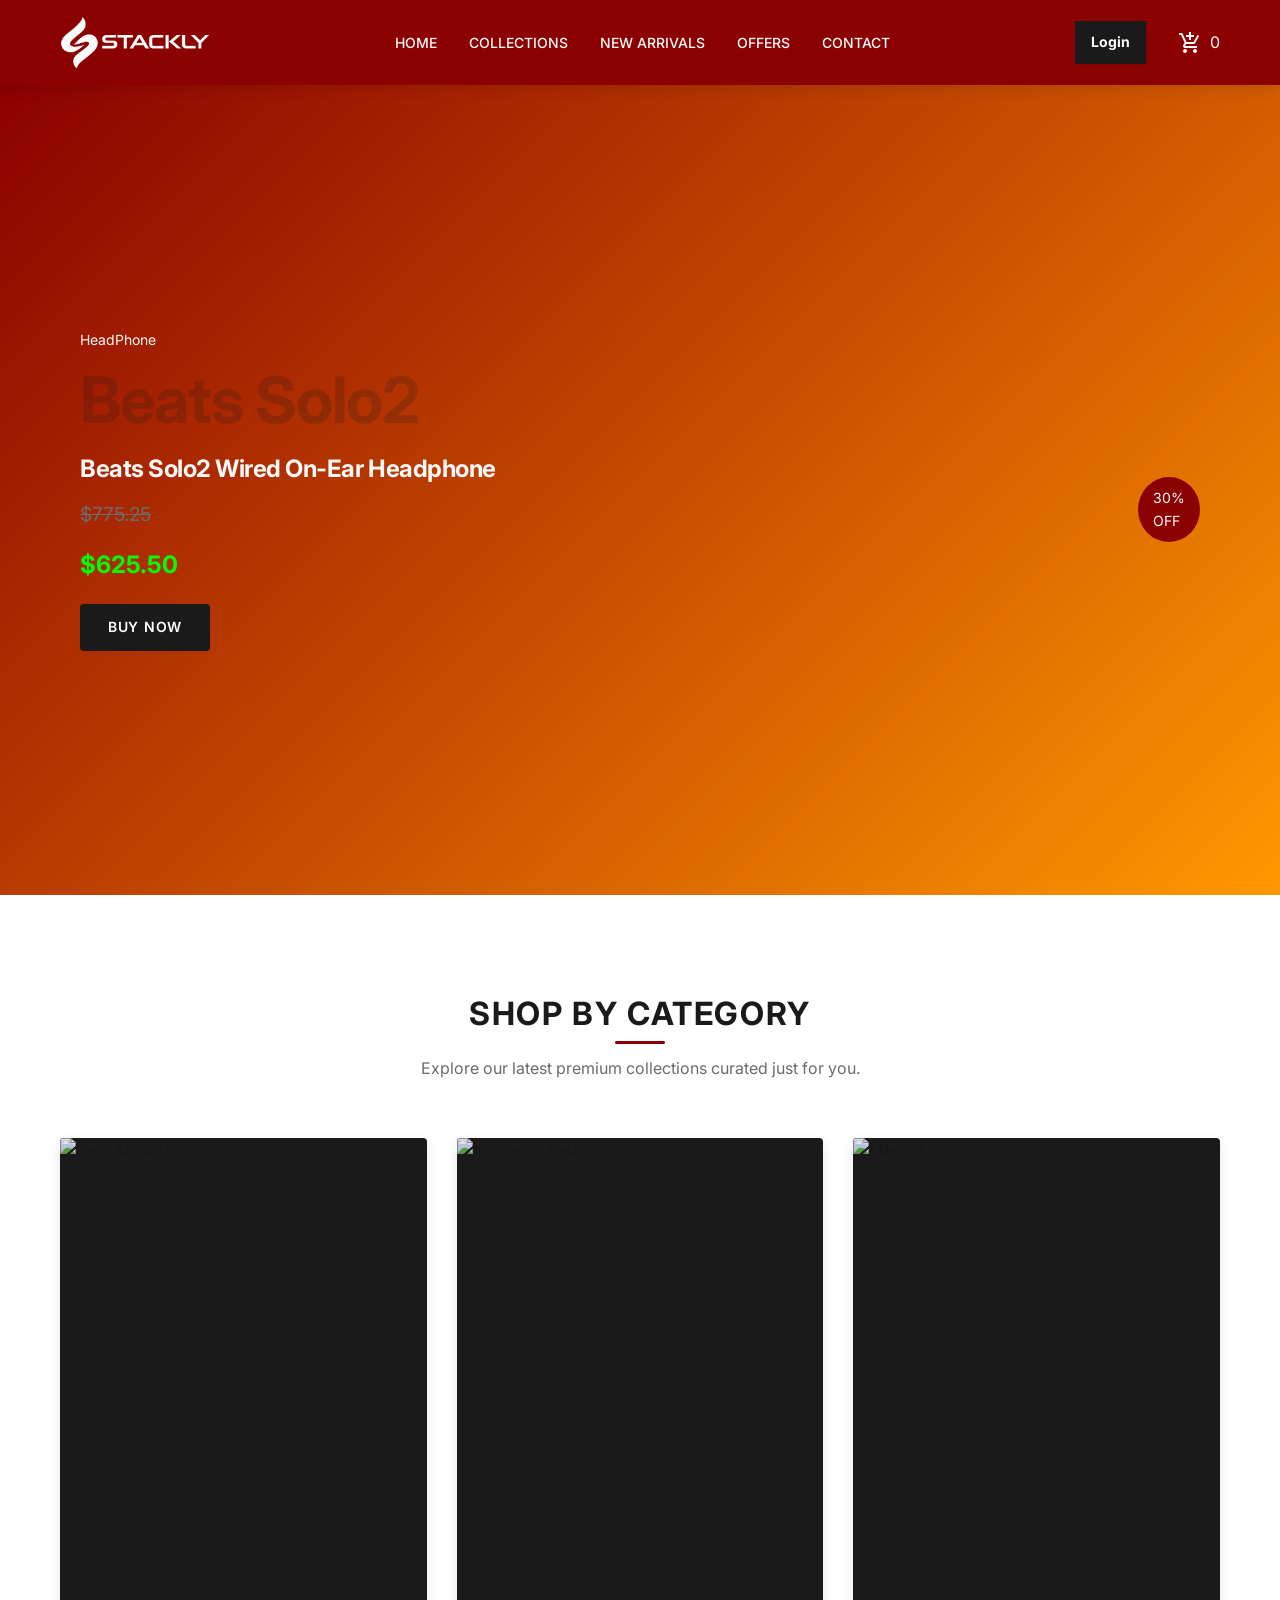
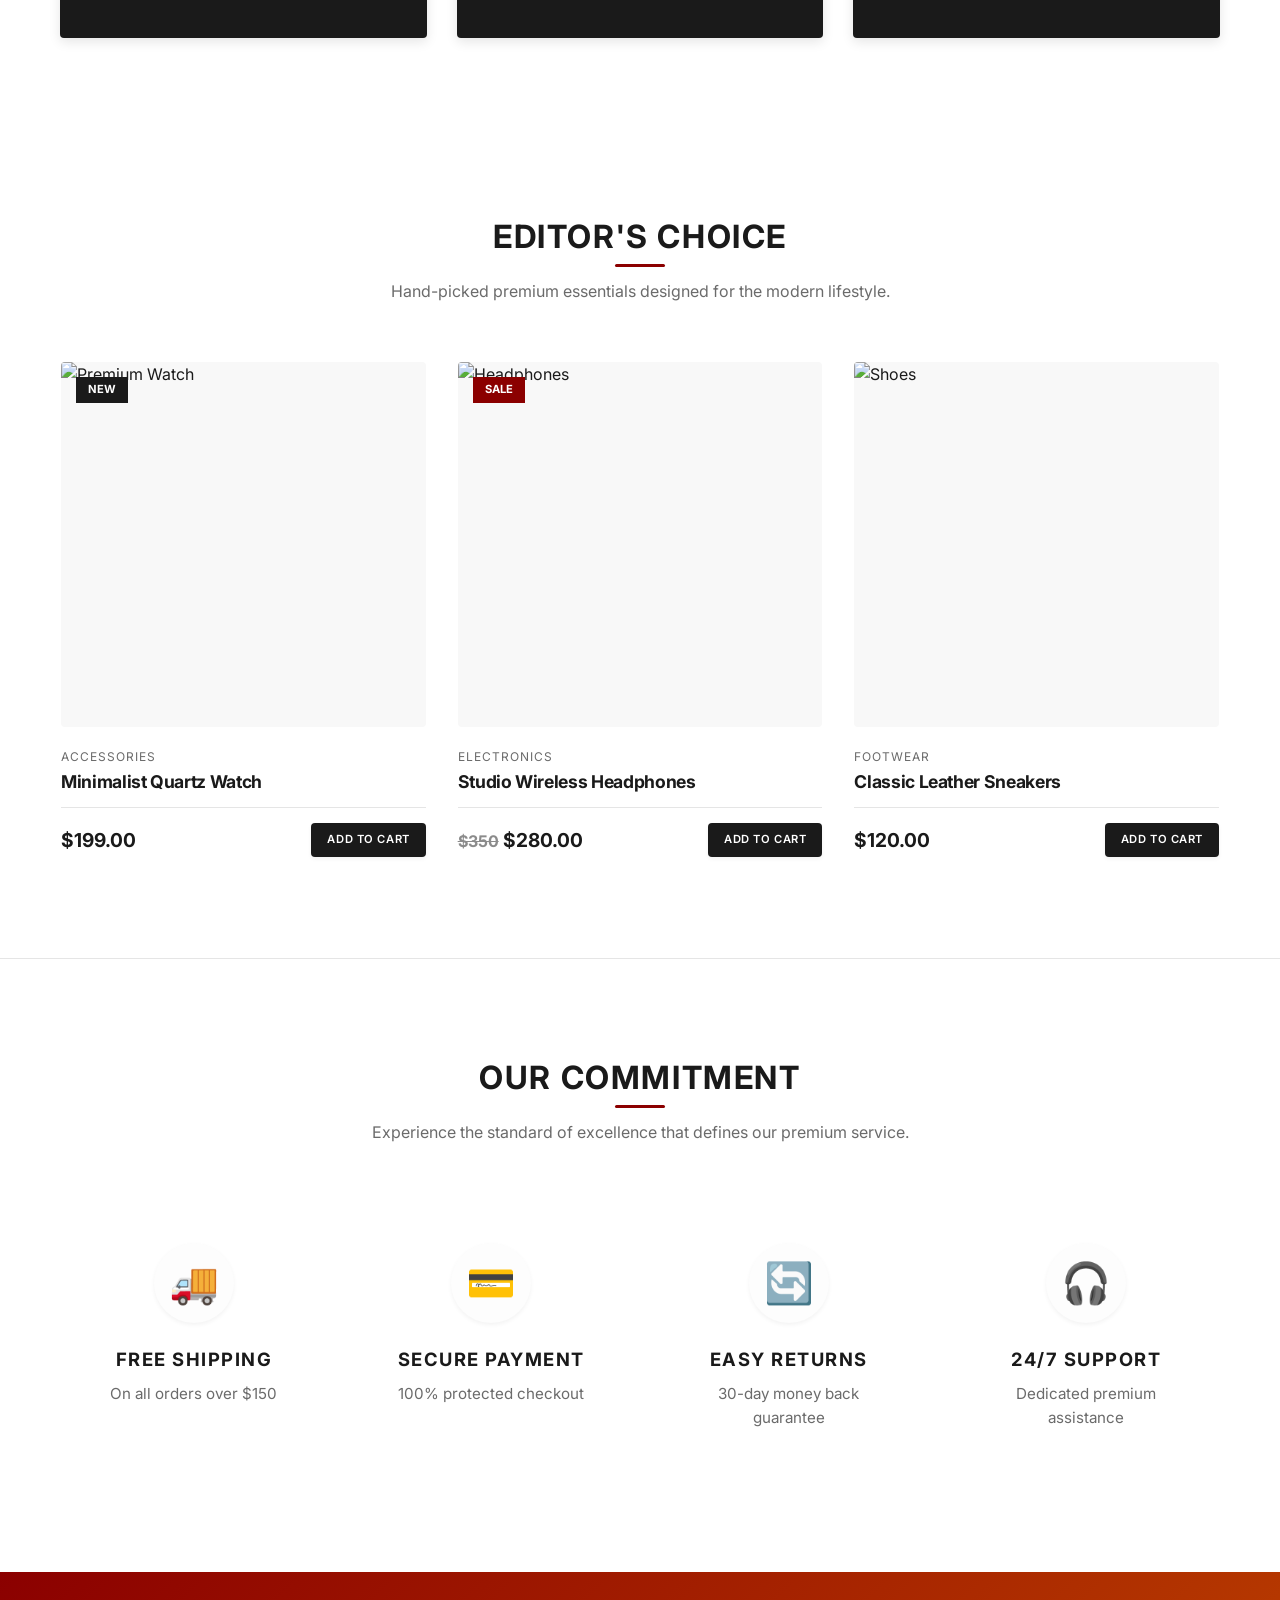
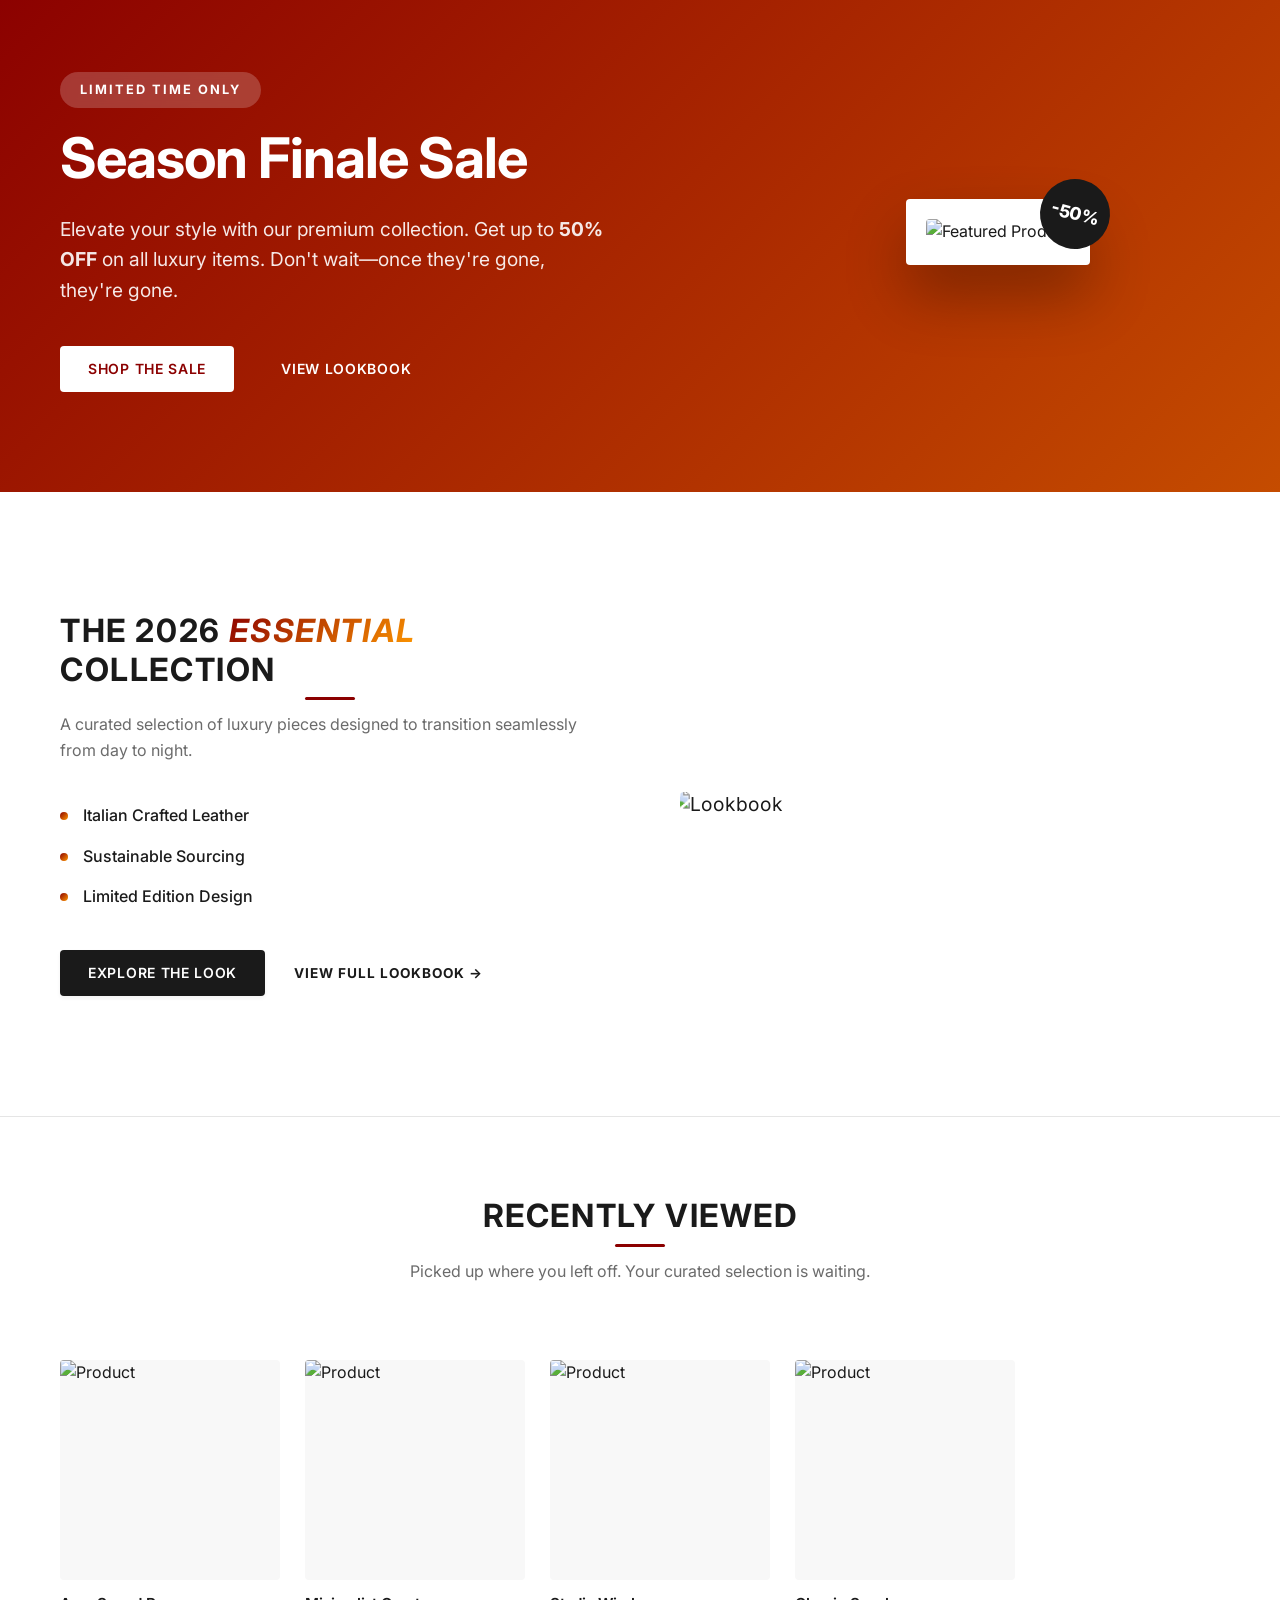
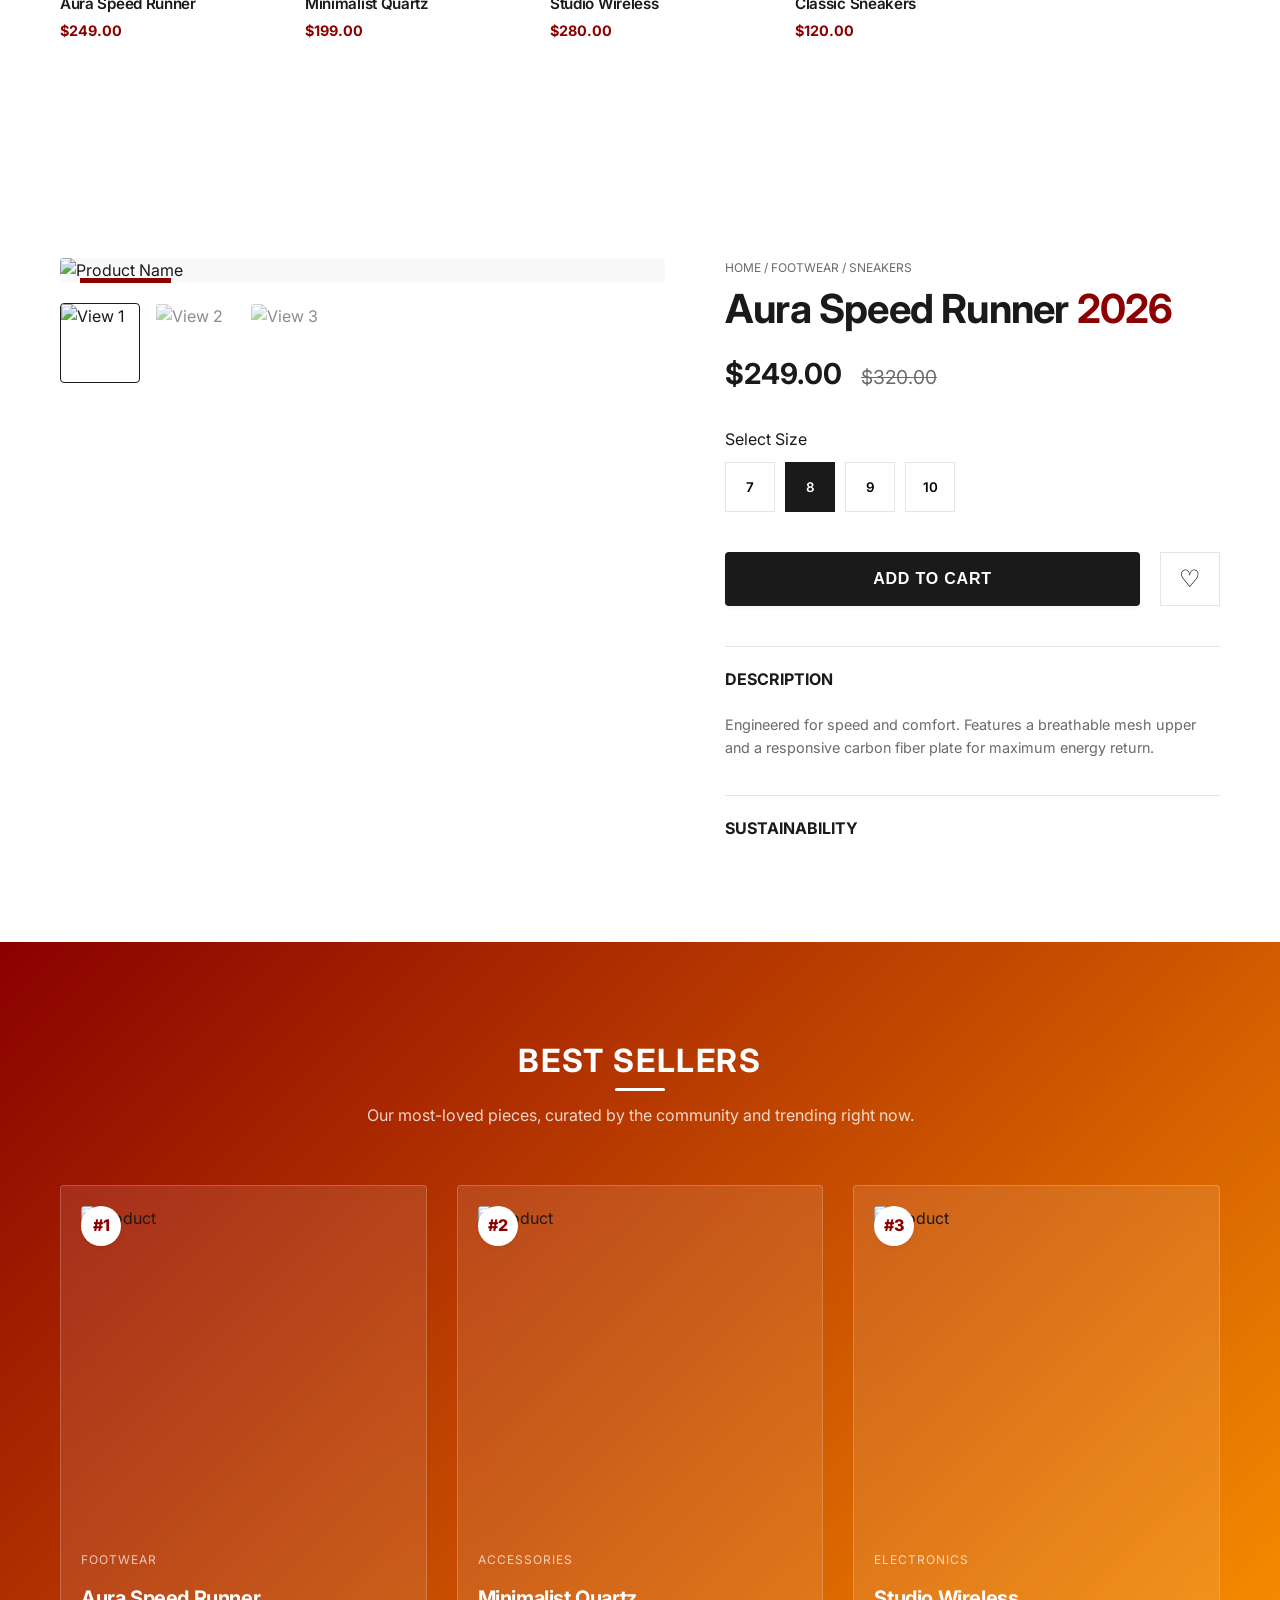
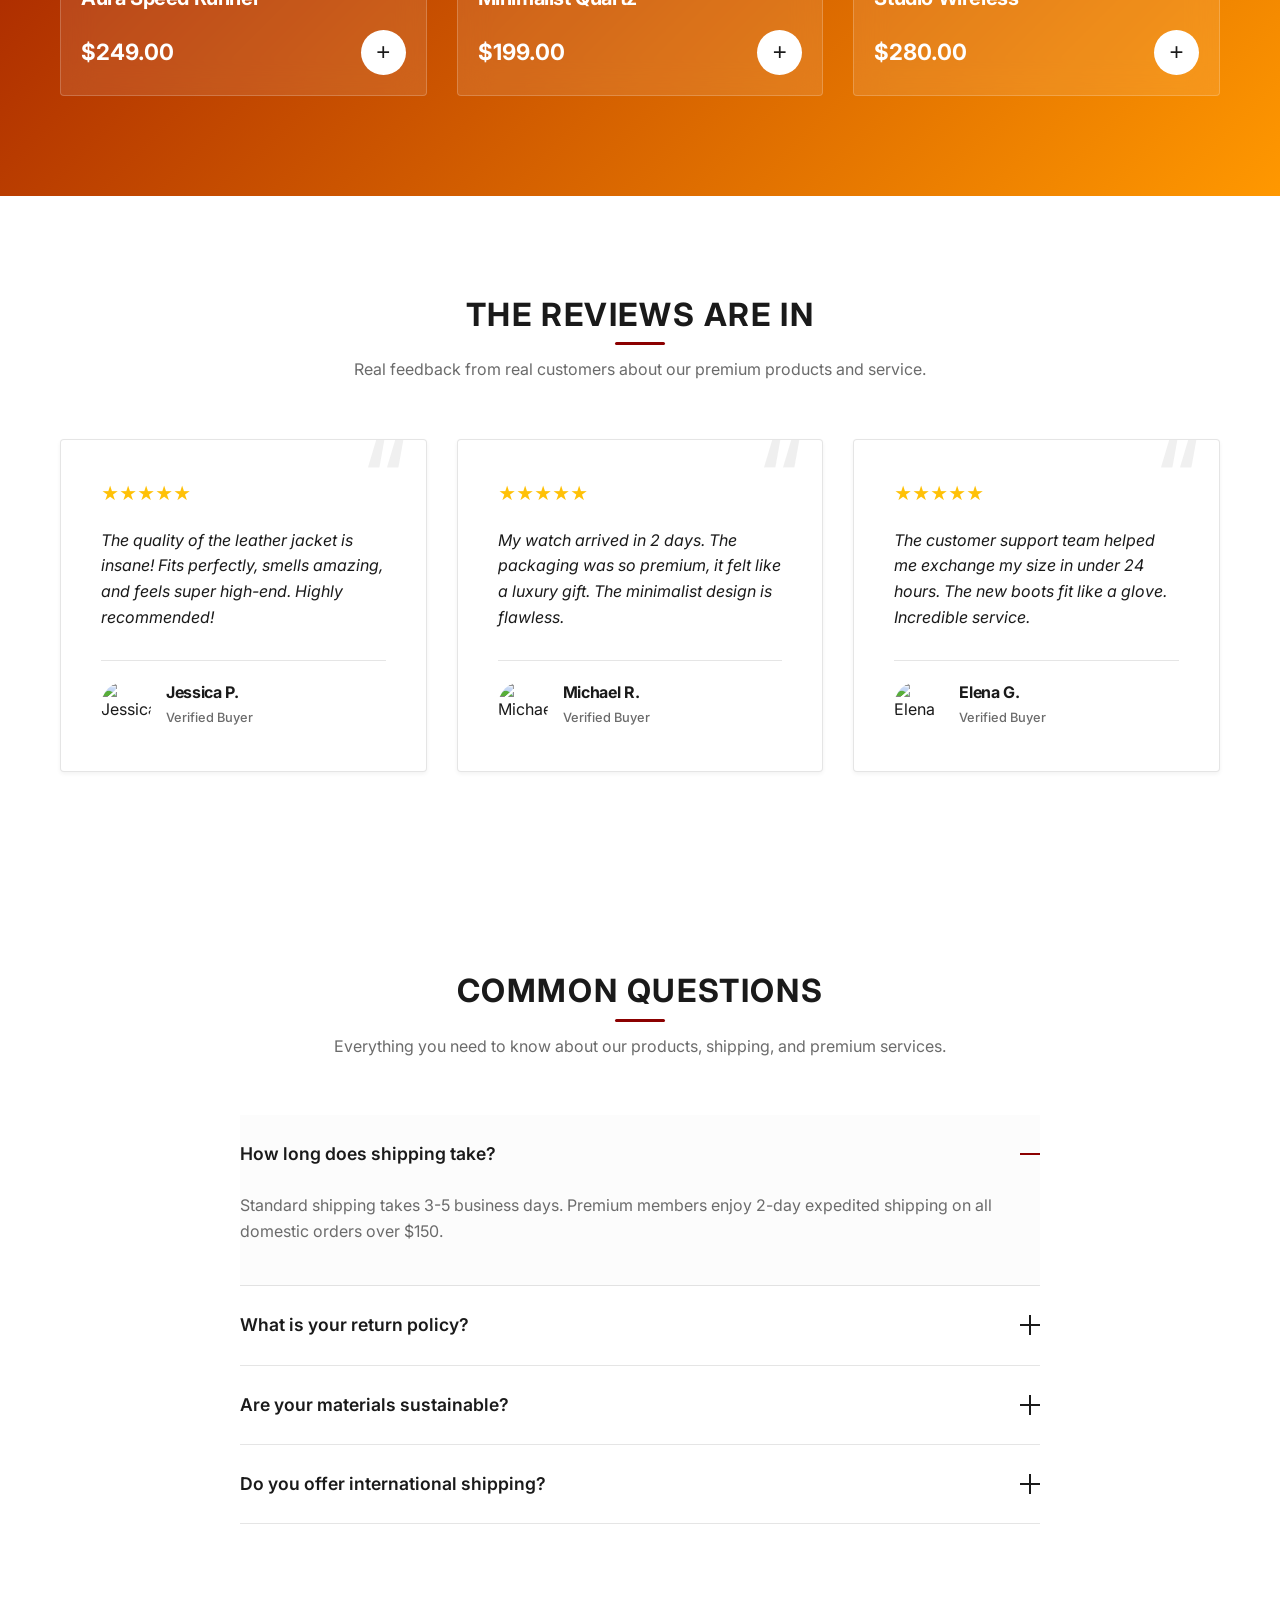
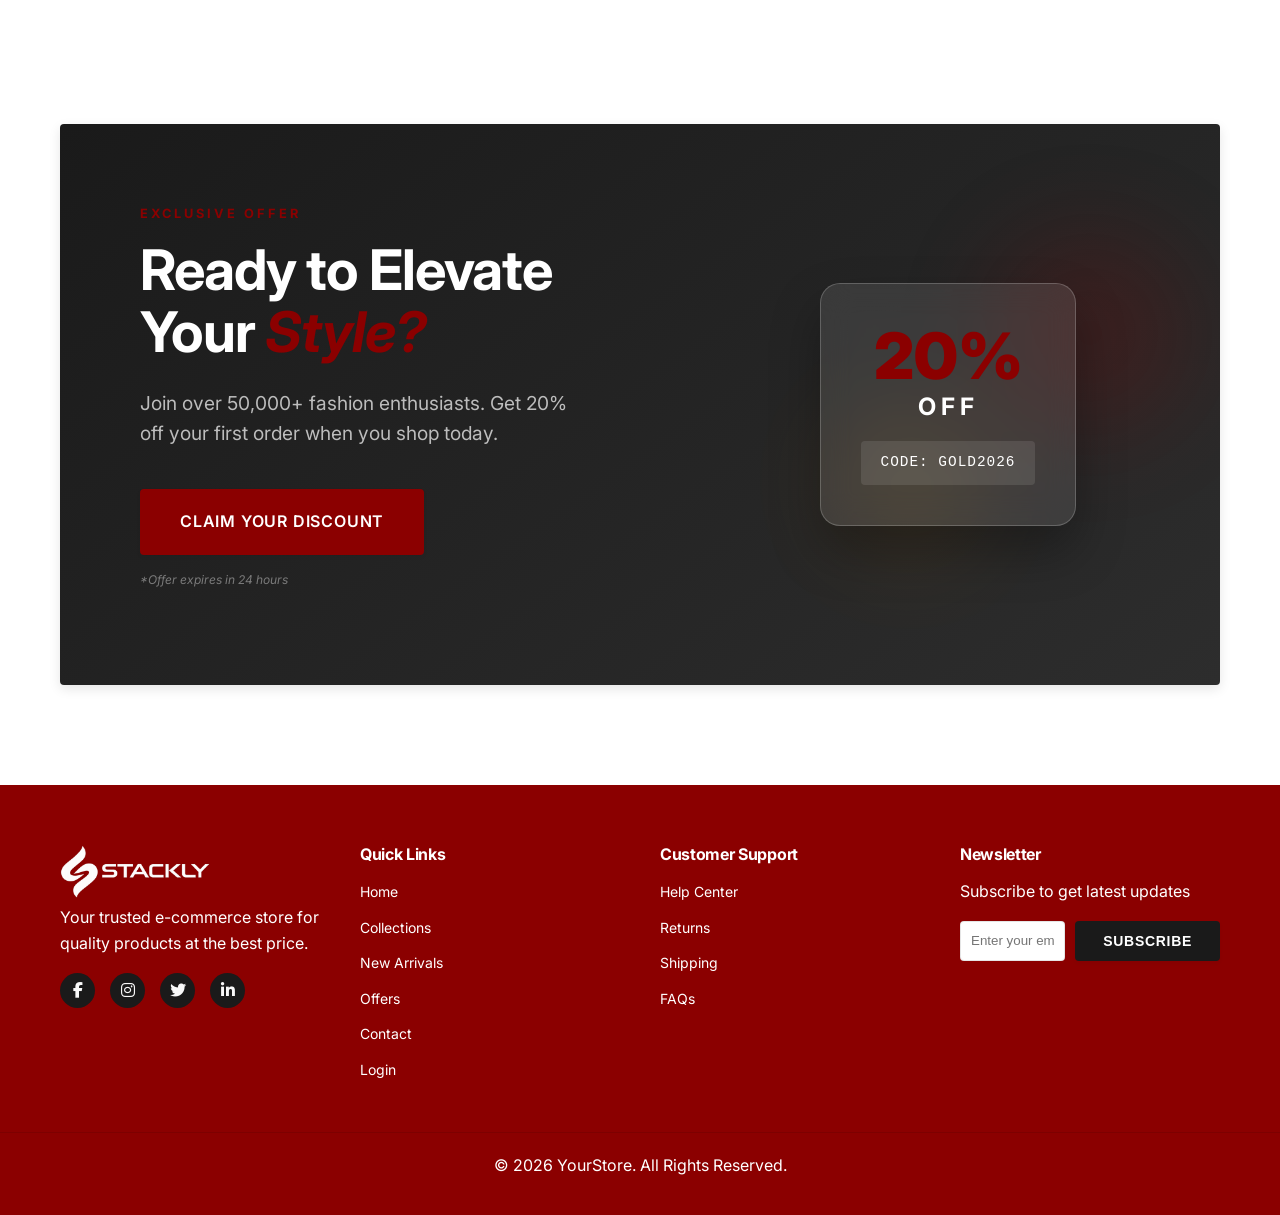
==== index.html @ 7a7b68a9 "Add files via upload" ====
<!DOCTYPE html>
<html lang="en">

<head>
    <meta charset="UTF-8">
    <meta name="viewport" content="width=device-width, initial-scale=1.0">
    <title>E Commerce</title>
    <link rel="icon" href="./assets/bg remove.webp">

    <link rel="stylesheet" href="style.css">
    <link rel="stylesheet" href="./root.css">

    <link href="https://fonts.googleapis.com/icon?family=Material+Icons" rel="stylesheet">
    <link rel="stylesheet" href="https://cdnjs.cloudflare.com/ajax/libs/font-awesome/6.5.1/css/all.min.css">

    <link href="https://unpkg.com/aos@2.3.4/dist/aos.css" rel="stylesheet">
</head>

<body>


    <header class="main-header">
        <div class="container header-container">
            <a href="index.html" class="logo">
                <img src="./assets/white.webp" alt="logo" width="150px">
            </a>

            <input type="checkbox" id="menu-toggle" class="menu-toggle">
            <label for="menu-toggle" class="hamburger">
                <span></span>
                <span></span>
                <span></span>
            </label>

            <nav class="nav-menu">
                <ul>
                    <li><a href="index.html">Home</a></li>
                    <li><a href="collection.html">Collections</a></li>
                    <li><a href="arrival.html">New Arrivals</a></li>
                    <li><a href="offer.html">Offers</a></li>
                    <li><a href="contact.html">Contact</a></li>
                </ul>
            </nav>

            <div class="header-actions">
                <a href="sign.html" class="btn-primary small-btn">Login</a>
                <a href="./404.html" class="cart-icon"><span class="material-icons">add_shopping_cart</span> <span
                        class="cart-count">0</span></a>
            </div>
        </div>
    </header>


    <main>

        <section class="hero">

            <div class="hero-slider">

                <!-- Slide 1 -->
                <div class="hero-slide active">
                    <div class="hero-content">
                        <p class="hero-tag">HeadPhone</p>
                        <h1 class="hero-title">Beats Solo2</h1>
                        <h3>Beats Solo2 Wired On-Ear Headphone</h3>
                        <p class="old-price">$775.25</p>
                        <p class="new-price">$625.50</p>
                        <a href="#" class="btn btn-primary">BUY NOW</a>
                    </div>
                    <div class="hero-image">
                        <img src="images/headphone.png" alt="">
                        <span class="badge">30% OFF</span>
                    </div>
                </div>

                <!-- Slide 2 -->
                <div class="hero-slide">
                    <div class="hero-content">
                        <p class="hero-tag">Smart Watch</p>
                        <h1 class="hero-title">Apple Watch</h1>
                        <h3>Series 9 Smart Watch</h3>
                        <p class="old-price">$599.00</p>
                        <p class="new-price">$499.00</p>
                        <a href="#" class="btn btn-primary">BUY NOW</a>
                    </div>
                    <div class="hero-image">
                        <img src="images/watch.png" alt="">
                        <span class="badge">20% OFF</span>
                    </div>
                </div>

                <!-- Slide 3 -->
                <div class="hero-slide">
                    <div class="hero-content">
                        <p class="hero-tag">Laptop</p>
                        <h1 class="hero-title">MacBook</h1>
                        <h3>MacBook Air M2</h3>
                        <p class="old-price">$1299</p>
                        <p class="new-price">$1099</p>
                        <a href="#" class="btn btn-primary">BUY NOW</a>
                    </div>
                    <div class="hero-image">
                        <img src="images/laptop.png" alt="">
                        <span class="badge">15% OFF</span>
                    </div>
                </div>

                <!-- Slide 4 -->
                <div class="hero-slide">
                    <div class="hero-content">
                        <p class="hero-tag">Shoes</p>
                        <h1 class="hero-title">Nike Air</h1>
                        <h3>Running Shoes</h3>
                        <p class="old-price">$199</p>
                        <p class="new-price">$149</p>
                        <a href="#" class="btn btn-primary">BUY NOW</a>
                    </div>
                    <div class="hero-image">
                        <img src="images/shoes.png" alt="">
                        <span class="badge">25% OFF</span>
                    </div>
                </div>

            </div>

        </section>







        <section class="categories-section">
            <div class="container">
                <div class="section-header">
                    <h2 class="section-title">Shop by Category</h2>
                    <p class="section-subtitle">Explore our latest premium collections curated just for you.</p>
                </div>

                <div class="category-grid">
                    <div class="category-card">
                        <div class="category-image">
                            <img src="https://images.unsplash.com/photo-1490481651871-ab68de25d43d?q=80&w=500"
                                alt="New Arrivals">
                            <div class="category-overlay">
                                <h3>New Arrivals</h3>
                                <a href="#" class="btn btn-secondary small-btn">Explore</a>
                            </div>
                        </div>
                    </div>

                    <div class="category-card">
                        <div class="category-image">
                            <img src="https://images.unsplash.com/photo-1483985988355-763728e1935b?q=80&w=500"
                                alt="Women's Fashion">
                            <div class="category-overlay">
                                <h3>Women's Collection</h3>
                                <a href="#" class="btn btn-secondary small-btn">Shop Now</a>
                            </div>
                        </div>
                    </div>

                    <div class="category-card">
                        <div class="category-image">
                            <img src="https://images.unsplash.com/photo-1492562080023-ab3db95bfbce?q=80&w=500"
                                alt="Men's Fashion">
                            <div class="category-overlay">
                                <h3>Men's Essentials</h3>
                                <a href="#" class="btn btn-secondary small-btn">View All</a>
                            </div>
                        </div>
                    </div>
                </div>
            </div>
        </section>





        <section class="product-showcase">
            <div class="container">
                <div class="section-header">
                    <h2 class="section-title">Editor's Choice</h2>
                    <p class="section-subtitle">Hand-picked premium essentials designed for the modern lifestyle.</p>
                </div>

                <div class="product-grid">
                    <div class="product-card">
                        <div class="product-badge">New</div>
                        <div class="product-image-wrapper">
                            <img src="https://images.unsplash.com/photo-1523275335684-37898b6baf30?q=80&w=500"
                                alt="Premium Watch" class="main-img">
                            <div class="product-actions">
                                <button class="action-btn">Quick View</button>
                                <button class="action-btn">Add to Wishlist</button>
                            </div>
                        </div>
                        <div class="product-info">
                            <p class="product-cat">Accessories</p>
                            <h3 class="product-name">Minimalist Quartz Watch</h3>
                            <div class="product-footer">
                                <span class="product-price">$199.00</span>
                                <a href="#" class="btn btn-primary cart-btn">Add to Cart</a>
                            </div>
                        </div>
                    </div>

                    <div class="product-card">
                        <div class="product-badge sale-badge">Sale</div>
                        <div class="product-image-wrapper">
                            <img src="https://images.unsplash.com/photo-1505740420928-5e560c06d30e?q=80&w=500"
                                alt="Headphones" class="main-img">
                            <div class="product-actions">
                                <button class="action-btn">Quick View</button>
                                <button class="action-btn">Add to Wishlist</button>
                            </div>
                        </div>
                        <div class="product-info">
                            <p class="product-cat">Electronics</p>
                            <h3 class="product-name">Studio Wireless Headphones</h3>
                            <div class="product-footer">
                                <span class="product-price"><small
                                        style="text-decoration: line-through; opacity: 0.5;">$350</small> $280.00</span>
                                <a href="#" class="btn btn-primary cart-btn">Add to Cart</a>
                            </div>
                        </div>
                    </div>

                    <div class="product-card">
                        <div class="product-image-wrapper">
                            <img src="https://images.unsplash.com/photo-1525966222134-fcfa99b8ae77?q=80&w=500"
                                alt="Shoes" class="main-img">
                            <div class="product-actions">
                                <button class="action-btn">Quick View</button>
                                <button class="action-btn">Add to Wishlist</button>
                            </div>
                        </div>
                        <div class="product-info">
                            <p class="product-cat">Footwear</p>
                            <h3 class="product-name">Classic Leather Sneakers</h3>
                            <div class="product-footer">
                                <span class="product-price">$120.00</span>
                                <a href="#" class="btn btn-primary cart-btn">Add to Cart</a>
                            </div>
                        </div>
                    </div>
                </div>
            </div>
        </section>






        <section class="features-section">
            <div class="container">
                <div class="section-header">
                    <h2 class="section-title">Our Commitment</h2>
                    <p class="section-subtitle">Experience the standard of excellence that defines our premium service.
                    </p>
                </div>

                <div class="feature-grid">
                    <div class="feature-item">
                        <div class="icon">🚚</div>
                        <h3>Free Shipping</h3>
                        <p>On all orders over $150</p>
                    </div>

                    <div class="feature-item">
                        <div class="icon">💳</div>
                        <h3>Secure Payment</h3>
                        <p>100% protected checkout</p>
                    </div>

                    <div class="feature-item">
                        <div class="icon">🔄</div>
                        <h3>Easy Returns</h3>
                        <p>30-day money back guarantee</p>
                    </div>

                    <div class="feature-item">
                        <div class="icon">🎧</div>
                        <h3>24/7 Support</h3>
                        <p>Dedicated premium assistance</p>
                    </div>
                </div>
            </div>
        </section>






        <section class="promo-banner">
            <div class="container promo-container">
                <div class="promo-content">
                    <span class="promo-badge">Limited Time Only</span>
                    <h2 class="promo-title">Season Finale Sale</h2>
                    <p class="promo-description">
                        Elevate your style with our premium collection. Get up to <strong>50% OFF</strong> on all luxury
                        items.
                        Don't wait—once they're gone, they're gone.
                    </p>

                    <div class="promo-actions">
                        <a href="#" class="btn btn-white">Shop The Sale</a>
                        <a href="#" class="btn btn-outline-white">View Lookbook</a>
                    </div>
                </div>

                <div class="promo-visual">
                    <div class="floating-card">
                        <span class="discount-tag">-50%</span>
                        <img src="https://images.unsplash.com/photo-1542291026-7eec264c27ff?q=80&w=500"
                            alt="Featured Product">
                    </div>
                </div>
            </div>
        </section>








        <section class="lookbook-section">
            <div class="container lookbook-grid">
                <div class="lookbook-content">
                    <h2 class="section-title">The 2026 <span>Essential</span> Collection</h2>
                    <p class="section-subtitle">A curated selection of luxury pieces designed to transition seamlessly
                        from day to night.</p>

                    <ul class="lookbook-features">
                        <li><span class="dot"></span> Italian Crafted Leather</li>
                        <li><span class="dot"></span> Sustainable Sourcing</li>
                        <li><span class="dot"></span> Limited Edition Design</li>
                    </ul>

                    <div class="lookbook-actions">
                        <a href="#" class="btn btn-primary">Explore The Look</a>
                        <a href="#" class="btn-text">View Full Lookbook →</a>
                    </div>
                </div>

                <div class="lookbook-visual">
                    <div class="image-reveal-container">
                        <img src="https://images.unsplash.com/photo-1490481651871-ab68de25d43d?q=80&w=800"
                            alt="Lookbook" class="reveal-img">
                        <div class="info-point" style="top: 30%; left: 40%;">
                            <div class="pulse"></div>
                            <div class="tooltip">Premium Blazer - $450</div>
                        </div>
                    </div>
                </div>
            </div>
        </section>








        <section class="recent-view-section">
            <div class="container">
                <div class="section-header">
                    <h2 class="section-title">Recently Viewed</h2>
                    <p class="section-subtitle">Picked up where you left off. Your curated selection is waiting.</p>
                </div>

                <div class="recent-grid-wrapper">
                    <div class="recent-grid">
                        <div class="recent-card">
                            <div class="recent-img-box">
                                <img src="https://images.unsplash.com/photo-1542291026-7eec264c27ff?q=80&w=300"
                                    alt="Product">
                                <button class="quick-add">+</button>
                            </div>
                            <div class="recent-info">
                                <h4>Aura Speed Runner</h4>
                                <p class="recent-price">$249.00</p>
                            </div>
                        </div>

                        <div class="recent-card">
                            <div class="recent-img-box">
                                <img src="https://images.unsplash.com/photo-1523275335684-37898b6baf30?q=80&w=300"
                                    alt="Product">
                                <button class="quick-add">+</button>
                            </div>
                            <div class="recent-info">
                                <h4>Minimalist Quartz</h4>
                                <p class="recent-price">$199.00</p>
                            </div>
                        </div>

                        <div class="recent-card">
                            <div class="recent-img-box">
                                <img src="https://images.unsplash.com/photo-1505740420928-5e560c06d30e?q=80&w=300"
                                    alt="Product">
                                <button class="quick-add">+</button>
                            </div>
                            <div class="recent-info">
                                <h4>Studio Wireless</h4>
                                <p class="recent-price">$280.00</p>
                            </div>
                        </div>

                        <div class="recent-card">
                            <div class="recent-img-box">
                                <img src="https://images.unsplash.com/photo-1525966222134-fcfa99b8ae77?q=80&w=300"
                                    alt="Product">
                                <button class="quick-add">+</button>
                            </div>
                            <div class="recent-info">
                                <h4>Classic Sneakers</h4>
                                <p class="recent-price">$120.00</p>
                            </div>
                        </div>
                    </div>
                </div>
            </div>
        </section>








        <section class="product-details">
            <div class="container product-container">
                <div class="product-gallery">
                    <div class="main-stage">
                        <span class="badge-tag">Exclusive</span>
                        <img src="https://images.unsplash.com/photo-1542291026-7eec264c27ff?q=80&w=800"
                            alt="Product Name" id="current-view">
                    </div>
                    <div class="thumb-strip">
                        <img src="https://images.unsplash.com/photo-1542291026-7eec264c27ff?q=80&w=150"
                            class="thumb active" alt="View 1">
                        <img src="https://images.unsplash.com/photo-1606107557195-0e29a4b5b4aa?q=80&w=150" class="thumb"
                            alt="View 2">
                        <img src="https://images.unsplash.com/photo-1549298916-b41d501d3772?q=80&w=150" class="thumb"
                            alt="View 3">
                    </div>
                </div>

                <div class="product-info-panel">
                    <p class="brand-path">Home / Footwear / Sneakers</p>
                    <h1 class="product-title">Aura Speed Runner <span>2026</span></h1>

                    <div class="price-box">
                        <span class="current-price">$249.00</span>
                        <span class="old-price">$320.00</span>
                    </div>

                    <div class="selection-group">
                        <label>Select Size</label>
                        <div class="size-options">
                            <button class="size-btn">7</button>
                            <button class="size-btn active">8</button>
                            <button class="size-btn">9</button>
                            <button class="size-btn">10</button>
                        </div>
                    </div>

                    <div class="purchase-actions">
                        <button class="btn btn-primary buy-now">Add to Cart</button>
                        <button class="wishlist-heart">♡</button>
                    </div>

                    <div class="product-accordion">
                        <details open>
                            <summary>Description</summary>
                            <p>Engineered for speed and comfort. Features a breathable mesh upper and a responsive
                                carbon fiber plate for maximum energy return.</p>
                        </details>
                        <details>
                            <summary>Sustainability</summary>
                            <p>Made from 40% recycled materials and 100% vegan leather. Packed in plastic-free recycled
                                cardboard.</p>
                        </details>
                    </div>
                </div>
            </div>
        </section>







        <section class="best-seller-section">
            <div class="container">
                <div class="section-header light-header">
                    <h2 class="section-title">Best Sellers</h2>
                    <p class="section-subtitle">Our most-loved pieces, curated by the community and trending right now.
                    </p>
                </div>

                <div class="best-seller-carousel">
                    <div class="best-card">
                        <div class="rank-tag">#1</div>
                        <div class="best-img-box">
                            <img src="https://images.unsplash.com/photo-1542291026-7eec264c27ff?q=80&w=400"
                                alt="Product">
                        </div>
                        <div class="best-details">
                            <p class="best-cat">Footwear</p>
                            <h4>Aura Speed Runner</h4>
                            <div class="best-footer">
                                <span class="best-price">$249.00</span>
                                <button class="add-btn-round">+</button>
                            </div>
                        </div>
                    </div>

                    <div class="best-card">
                        <div class="rank-tag">#2</div>
                        <div class="best-img-box">
                            <img src="https://images.unsplash.com/photo-1523275335684-37898b6baf30?q=80&w=400"
                                alt="Product">
                        </div>
                        <div class="best-details">
                            <p class="best-cat">Accessories</p>
                            <h4>Minimalist Quartz</h4>
                            <div class="best-footer">
                                <span class="best-price">$199.00</span>
                                <button class="add-btn-round">+</button>
                            </div>
                        </div>
                    </div>

                    <div class="best-card">
                        <div class="rank-tag">#3</div>
                        <div class="best-img-box">
                            <img src="https://images.unsplash.com/photo-1505740420928-5e560c06d30e?q=80&w=400"
                                alt="Product">
                        </div>
                        <div class="best-details">
                            <p class="best-cat">Electronics</p>
                            <h4>Studio Wireless</h4>
                            <div class="best-footer">
                                <span class="best-price">$280.00</span>
                                <button class="add-btn-round">+</button>
                            </div>
                        </div>
                    </div>
                </div>
            </div>
        </section>








        <section class="testimonials-section">
            <div class="container">
                <div class="section-header">
                    <h2 class="section-title">The Reviews Are In</h2>
                    <p class="section-subtitle">Real feedback from real customers about our premium products and
                        service.</p>
                </div>

                <div class="testimonial-grid">
                    <div class="quote-card">
                        <div class="quote-icon">“</div>
                        <div class="rating">★★★★★</div>
                        <p class="review-text">The quality of the leather jacket is insane! Fits perfectly, smells
                            amazing, and feels super high-end. Highly recommended!</p>
                        <div class="reviewer-info">
                            <img src="https://randomuser.me/api/portraits/women/31.jpg" alt="Jessica P.">
                            <div>
                                <h4>Jessica P.</h4>
                                <span>Verified Buyer</span>
                            </div>
                        </div>
                    </div>

                    <div class="quote-card">
                        <div class="quote-icon">“</div>
                        <div class="rating">★★★★★</div>
                        <p class="review-text">My watch arrived in 2 days. The packaging was so premium, it felt like a
                            luxury gift. The minimalist design is flawless.</p>
                        <div class="reviewer-info">
                            <img src="https://randomuser.me/api/portraits/men/45.jpg" alt="Michael R.">
                            <div>
                                <h4>Michael R.</h4>
                                <span>Verified Buyer</span>
                            </div>
                        </div>
                    </div>

                    <div class="quote-card">
                        <div class="quote-icon">“</div>
                        <div class="rating">★★★★★</div>
                        <p class="review-text">The customer support team helped me exchange my size in under 24 hours.
                            The new boots fit like a glove. Incredible service.</p>
                        <div class="reviewer-info">
                            <img src="https://randomuser.me/api/portraits/women/55.jpg" alt="Elena G.">
                            <div>
                                <h4>Elena G.</h4>
                                <span>Verified Buyer</span>
                            </div>
                        </div>
                    </div>
                </div>
            </div>
        </section>







        <section class="faq-section">
            <div class="container">
                <div class="section-header">
                    <h2 class="section-title">Common Questions</h2>
                    <p class="section-subtitle">Everything you need to know about our products, shipping, and premium
                        services.</p>
                </div>

                <div class="faq-wrapper">
                    <details class="faq-item" open>
                        <summary class="faq-question">
                            How long does shipping take?
                            <span class="faq-icon"></span>
                        </summary>
                        <div class="faq-answer">
                            <p>Standard shipping takes 3-5 business days. Premium members enjoy 2-day expedited shipping
                                on all domestic orders over $150.</p>
                        </div>
                    </details>

                    <details class="faq-item">
                        <summary class="faq-question">
                            What is your return policy?
                            <span class="faq-icon"></span>
                        </summary>
                        <div class="faq-answer">
                            <p>We offer a 30-day hassle-free return policy. Items must be in their original packaging
                                with all tags attached for a full refund.</p>
                        </div>
                    </details>

                    <details class="faq-item">
                        <summary class="faq-question">
                            Are your materials sustainable?
                            <span class="faq-icon"></span>
                        </summary>
                        <div class="faq-answer">
                            <p>Yes, 80% of our current collection is made from recycled or organic materials. We aim to
                                be 100% sustainable by the end of 2026.</p>
                        </div>
                    </details>

                    <details class="faq-item">
                        <summary class="faq-question">
                            Do you offer international shipping?
                            <span class="faq-icon"></span>
                        </summary>
                        <div class="faq-answer">
                            <p>Absolutely. We ship to over 50 countries worldwide. Custom duties and taxes are
                                calculated at checkout for your convenience.</p>
                        </div>
                    </details>
                </div>
            </div>
        </section>







        <section class="final-cta-section">
            <div class="container">
                <div class="cta-wrapper">
                    <div class="cta-content">
                        <span class="cta-label">Exclusive Offer</span>
                        <h2 class="cta-heading">Ready to Elevate <br>Your <span>Style?</span></h2>
                        <p class="cta-description">Join over 50,000+ fashion enthusiasts. Get 20% off your first order
                            when you shop today.</p>

                        <div class="cta-btns">
                            <a href="#" class="btn btn-primary cta-main-btn">Claim Your Discount</a>
                            <p class="cta-note">*Offer expires in 24 hours</p>
                        </div>
                    </div>

                    <div class="cta-visual">
                        <div class="glass-offer-card">
                            <div class="offer-percent">20%</div>
                            <div class="offer-text">OFF</div>
                            <div class="offer-code">CODE: GOLD2026</div>
                        </div>
                        <div class="cta-circle circle-1"></div>
                        <div class="cta-circle circle-2"></div>
                    </div>
                </div>
            </div>
        </section>
        

    </main>


    <footer class="footer">

        <div class="container footer-container">

            <!-- Column 1 -->
            <div class="footer-col">
                <a href="./index.html">
                    <img src="./assets/white.webp" alt="logo" width="150px">
                </a>
                <p>Your trusted e-commerce store for quality products at the best price.</p>
                <div class="social-icons">
                    <a href="./404.html"><i class="fab fa-facebook-f"></i></a>
                    <a href="./404.html"><i class="fab fa-instagram"></i></a>
                    <a href="./404.html"><i class="fab fa-twitter"></i></a>
                    <a href="./404.html"><i class="fab fa-linkedin-in"></i></a>
                </div>
            </div>

            <!-- Column 2 -->
            <div class="footer-col">
                <h4>Quick Links</h4>
                <ul>
                    <li><a href="index.html">Home</a></li>
                    <li><a href="collection.html">Collections</a></li>
                    <li><a href="arrival.html">New Arrivals</a></li>
                    <li><a href="offer.html">Offers</a></li>
                    <li><a href="contact.html">Contact</a></li>
                    <li><a href="sign.html">Login</a></li>

                </ul>
            </div>

            <!-- Column 3 -->
            <div class="footer-col">
                <h4>Customer Support</h4>
                <ul>
                    <li><a href="./404.html">Help Center</a></li>
                    <li><a href="./404.html">Returns</a></li>
                    <li><a href="./404.html">Shipping</a></li>
                    <li><a href="./404.html">FAQs</a></li>
                </ul>
            </div>

            <!-- Column 4 -->
            <div class="footer-col">
                <h4>Newsletter</h4>
                <p>Subscribe to get latest updates</p>
                <form class="newsletter" action="./404.html" method="GET">
                    <input type="email" placeholder="Enter your email" required>
                    <button class="btn btn-primary">Subscribe</button>
                </form>
            </div>

        </div>

        <!-- Bottom -->
        <div class="footer-bottom">
            <p>© 2026 YourStore. All Rights Reserved.</p>
        </div>

    </footer>



    <script src="script.js"></script>

    <script src="https://unpkg.com/aos@2.3.4/dist/aos.js"></script>

    <script>
        AOS.init({
            duration: 900,
            easing: 'ease-in-out',
            once: true,
        });

        // data-aos="fade-up"
        // fade-up, fade-down, fade-left, fade-right, zoom-in,	slide-up, flip-left	

    </script>



</body>

</html>
---- style.css ----
/* --- Section Header Styles --- */
.section-header {
    text-align: center;         /* Centers the text for a balanced landing page */
    max-width: 700px;           /* Prevents the subtitle from spanning the whole screen */
    margin: 0 auto 3.5rem auto; /* Centers the block and adds space before the grid */
    padding: 0 1rem;            /* Prevents text from touching edges on mobile */
}

.section-title {
    color: var(--text-main);    /* Your fixed #1a1a1a */
    font-size: var(--fs-h2);    /* Your fixed 2rem */
    font-weight: 700;
    text-transform: uppercase;  /* Standard for E-commerce headers */
    letter-spacing: 0.05em;     /* Adds a "premium" feel */
    margin-bottom: 0.75rem;     /* Space between title and subtitle */
    position: relative;
    display: inline-block;
}

/* Optional: Subtle decorative line under the title */
.section-title::after {
    content: '';
    display: block;
    width: 50px;
    height: 3px;
    background-color: var(--accent-callout); /* Your fixed #e53935 red */
    margin: 0.5rem auto 0;
    border-radius: 2px;
}

.section-subtitle {
    color: var(--text-muted);   /* Your fixed #6b6b6b */
    font-size: var(--fs-p);      /* Your fixed 1rem */
    line-height: var(--lh-body);
    font-weight: 400;
}

/* Mobile Adjustments */
@media (max-width: 768px) {
    .section-header {
        margin-bottom: 2.5rem;
    }
    
    .section-title {
        font-size: 1.75rem; /* Slightly smaller for mobile screens */
    }
}







.hero {
    width: 100%;
    height: 90vh;
    position: relative;
    overflow: hidden;
}

.hero-slider {
    width: 100%;
    height: 100%;
    position: relative;
}

.hero-slide {
    position: absolute;
    width: 100%;
    height: 100%;
    display: flex;
    align-items: center;
    justify-content: space-between;
    padding: 0 80px;
    opacity: 0;
    transition: var(--transition);
    background: linear-gradient(135deg, #8b0000, #ff9800);
}

.hero-slide.active {
    opacity: 1;
    z-index: 1;
}

.hero-content {
    max-width: 500px;
    color: var(--text-light);
}

.hero-tag {
    margin-bottom: 10px;
    font-size: var(--fs-p-sm);
}

.hero-title {
    font-size: 4rem;
    opacity: 0.2;
}

.hero-content h3 {
    color: var(--text-light);
}

.old-price {
    text-decoration: line-through;
    margin-top: 10px;
}

.new-price {
    color: #00ff00;
    font-size: 1.5rem;
    font-weight: 700;
    margin-bottom: 20px;
}

.hero-image {
    position: relative;
}

.hero-image img {
    width: 350px;
}

.badge {
    position: absolute;
    top: 0;
    right: 0;
    background: var(--accent-callout);
    color: var(--text-light);
    padding: 10px 15px;
    border-radius: 50%;
    font-size: 14px;
}

@media (max-width: 768px) {

    .hero {
        height: auto;
        padding: 40px 0;
    }

    .hero-slide {
        flex-direction: column;
        text-align: center;
        padding: 20px;
        justify-content: center;
    }

    .hero-content {
        max-width: 100%;
    }

    .hero-title {
        font-size: 2.5rem;
    }

    .hero-content h3 {
        font-size: 1rem;
    }

    .old-price {
        font-size: 0.9rem;
    }

    .new-price {
        font-size: 1.3rem;
    }

    .hero-image {
        margin-top: 30px;
    }

    .hero-image img {
        width: 220px;
    }

    .badge {
        top: -10px;
        right: 20px;
        font-size: 12px;
        padding: 8px 12px;
    }

    .btn {
        padding: 10px 20px;
        font-size: 0.75rem;
    }
}






/* --- Categories Section Styling --- */
.categories-section {
    padding: 100px 0;
    background-color: var(--bg-main);
}

.category-grid {
    display: grid;
    grid-template-columns: repeat(3, 1fr);
    gap: 30px;
}

/* --- The Premium Card --- */
.category-card {
    position: relative;
    border-radius: var(--border-radius);
    overflow: hidden;
    height: 500px; /* Fixed height for a high-fashion look */
    background-color: var(--bg-dark);
    cursor: pointer;
    box-shadow: var(--shadow-md);
}

.category-image {
    width: 100%;
    height: 100%;
    transition: transform 0.8s cubic-bezier(0.25, 1, 0.5, 1); /* Smooth slow-out zoom */
}

.category-image img {
    width: 100%;
    height: 100%;
    object-fit: cover;
    filter: brightness(0.9); /* Subtle dim for better text readability */
    transition: filter 0.5s ease;
}

/* --- Advanced Hover Effects --- */
.category-card:hover .category-image {
    transform: scale(1.1); /* Slow zoom in */
}

.category-card:hover img {
    filter: brightness(0.7); /* Deepens on hover */
}

/* --- Glassmorphism Overlay --- */
.category-overlay {
    position: absolute;
    bottom: 20px;
    left: 20px;
    right: 20px;
    padding: 30px;
    background: rgba(255, 255, 255, 0.1); /* Ultra-light white */
    backdrop-filter: blur(10px); /* The Glass Effect */
    -webkit-backdrop-filter: blur(10px);
    border: 1px solid rgba(255, 255, 255, 0.2);
    border-radius: var(--border-radius);
    display: flex;
    flex-direction: column;
    align-items: flex-start;
    transform: translateY(20px); /* Starts slightly lower */
    opacity: 0;
    transition: all 0.5s cubic-bezier(0.4, 0, 0.2, 1);
}

.category-card:hover .category-overlay {
    transform: translateY(0); /* Slides up into place */
    opacity: 1;
}

/* --- Typography & Elements --- */
.category-overlay h3 {
    color: #ffffff; /* Contrast against the image */
    font-size: var(--fs-h3);
    margin-bottom: 0.5rem;
    text-transform: uppercase;
    letter-spacing: 2px;
}

/* Animated Underline for Title */
.category-overlay h3::after {
    content: '';
    display: block;
    width: 0;
    height: 2px;
    background-color: var(--accent-callout); /* Your Red #e53935 */
    transition: width 0.4s ease 0.3s; /* Delay until overlay shows */
}

.category-card:hover h3::after {
    width: 40px;
}

/* Secondary Button Customization for Overlay */
.category-overlay .btn-secondary {
    background: transparent;
    color: #ffffff;
    border-color: #ffffff;
    padding: 10px 20px !important;
    font-size: 0.75rem !important;
    margin-top: 15px;
}

.category-overlay .btn-secondary:hover {
    background: #ffffff;
    color: var(--text-main);
}

/* --- Responsive Layout --- */
@media (max-width: 992px) {
    .category-grid { grid-template-columns: 1fr 1fr; }
    .category-card { height: 400px; }
}

@media (max-width: 600px) {
    .category-grid { grid-template-columns: 1fr; }
    .category-overlay { 
        opacity: 1; 
        transform: translateY(0); 
        background: rgba(0,0,0,0.4); /* Better visibility on mobile without hover */
    }
}








.product-showcase {
    padding: 80px 0;
    background-color: var(--bg-main);
}

.product-grid {
    display: grid;
    grid-template-columns: repeat(auto-fit, minmax(300px, 1fr));
    gap: 30px;
}

/* --- The Card --- */
.product-card {
    background: var(--bg-card);
    border-radius: var(--border-radius);
    position: relative;
    transition: transform 0.4s cubic-bezier(0.165, 0.84, 0.44, 1);
    border: 1px solid transparent;
}

.product-card:hover {
    transform: translateY(-10px);
    border-color: var(--border-thin);
    box-shadow: var(--shadow-md);
}

/* --- Image Wrapper & Reveal --- */
.product-image-wrapper {
    position: relative;
    aspect-ratio: 1 / 1;
    background-color: #f8f8f8;
    overflow: hidden;
    border-radius: var(--border-radius);
}

.main-img {
    width: 100%;
    height: 100%;
    object-fit: cover;
    transition: transform 0.6s ease;
}

.product-card:hover .main-img {
    transform: scale(1.05);
}

/* Glassmorphism Action Buttons */
.product-actions {
    position: absolute;
    bottom: -50px; /* Hidden below */
    left: 10px;
    right: 10px;
    display: flex;
    gap: 10px;
    transition: bottom 0.4s ease;
}

.product-card:hover .product-actions {
    bottom: 10px; /* Slides up on hover */
}

.action-btn {
    flex: 1;
    background: rgba(255, 255, 255, 0.8);
    backdrop-filter: blur(5px);
    border: none;
    padding: 10px;
    font-size: 0.75rem;
    font-weight: 600;
    text-transform: uppercase;
    cursor: pointer;
    border-radius: 2px;
    transition: var(--transition);
}

.action-btn:hover {
    background: var(--action-primary);
    color: var(--text-light);
}

/* --- Badges --- */
.product-badge {
    position: absolute;
    top: 15px;
    left: 15px;
    background: var(--action-primary);
    color: #fff;
    padding: 4px 12px;
    font-size: 0.7rem;
    font-weight: 700;
    z-index: 10;
    text-transform: uppercase;
}

.sale-badge {
    background: var(--accent-callout); /* Your Red #e53935 */
}

/* --- Product Info --- */
.product-info {
    padding: 20px 0;
}

.product-cat {
    font-size: 0.75rem;
    color: var(--text-muted);
    text-transform: uppercase;
    letter-spacing: 1px;
    margin-bottom: 5px;
}

.product-name {
    font-size: 1.1rem;
    margin-bottom: 15px;
    transition: color 0.3s ease;
}

.product-card:hover .product-name {
    color: var(--accent-callout);
}

/* --- Footer & Cart Button --- */
.product-footer {
    display: flex;
    justify-content: space-between;
    align-items: center;
    border-top: 1px solid var(--border-thin);
    padding-top: 15px;
}

.product-price {
    font-weight: 700;
    font-size: 1.2rem;
    color: var(--text-main);
}

.cart-btn {
    padding: 8px 16px !important;
    font-size: 0.7rem !important;
}







/* --- Features Section Styling --- */
.features-section {
    padding: 100px 0;
    background-color: var(--bg-main); /* Your #ffffff */
    border-top: 1px solid var(--border-thin);
}

.feature-grid {
    display: grid;
    grid-template-columns: repeat(auto-fit, minmax(250px, 1fr));
    gap: 30px;
    margin-top: 20px;
}

/* --- Individual Feature Item --- */
.feature-item {
    background: var(--bg-card);
    padding: 40px 30px;
    text-align: center;
    border-radius: var(--border-radius);
    transition: all 0.5s cubic-bezier(0.23, 1, 0.32, 1); /* Professional easing */
    position: relative;
    border: 1px solid transparent;
}

.feature-item:hover {
    transform: translateY(-12px);
    background-color: #fff;
    border-color: var(--border-thin);
    box-shadow: 0 20px 40px rgba(0, 0, 0, 0.05); /* Deep soft shadow */
}

/* --- Icon Floating Animation --- */
.feature-item .icon {
    font-size: 2.5rem;
    width: 80px;
    height: 80px;
    margin: 0 auto 25px;
    display: flex;
    align-items: center;
    justify-content: center;
    background: #fdfdfd;
    border-radius: 50%;
    box-shadow: var(--shadow-sm);
    transition: all 0.5s ease;
    position: relative;
}

/* Subtle glow behind icon on hover */
.feature-item:hover .icon {
    background-color: var(--bg-dark); /* Turns dark on hover */
    transform: rotateY(360deg); /* Modern spin */
    box-shadow: 0 10px 20px rgba(229, 57, 53, 0.2); /* Red glow from your accent */
}

/* Changing emoji color/feel on hover is hard, so we use a filter */
.feature-item:hover .icon {
    filter: brightness(1.2);
}

/* --- Typography --- */
.feature-item h3 {
    font-size: 1.15rem;
    font-weight: 700;
    color: var(--text-main);
    text-transform: uppercase;
    letter-spacing: 1.5px;
    margin-bottom: 12px;
    transition: color 0.3s ease;
}

.feature-item:hover h3 {
    color: var(--accent-callout); /* Turns red on hover */
}

.feature-item p {
    color: var(--text-muted);
    font-size: 0.95rem;
    line-height: 1.6;
    margin-bottom: 0;
    transition: color 0.3s ease;
}

/* Decorative background element */
.feature-item::before {
    content: '';
    position: absolute;
    bottom: 0;
    left: 50%;
    width: 0;
    height: 3px;
    background-color: var(--accent-callout); /* Your Red */
    transition: all 0.5s ease;
    transform: translateX(-50%);
}

.feature-item:hover::before {
    width: 100%; /* Line expands across the bottom on hover */
}

/* --- Responsive Adjustments --- */
@media (max-width: 768px) {
    .features-section {
        padding: 60px 0;
    }
    .feature-item {
        padding: 30px 20px;
    }
}







/* --- Promo Banner Styling --- */
.promo-banner {
    padding: 100px 0;
    /* Your requested gradient */
    background: linear-gradient(135deg, #8b0000, #ff9800);
    background-size: 200% 200%;
    animation: gradientMove 8s ease infinite; /* Subtle moving background */
    overflow: hidden;
    position: relative;
}

@keyframes gradientMove {
    0% { background-position: 0% 50%; }
    50% { background-position: 100% 50%; }
    100% { background-position: 0% 50%; }
}

.promo-container {
    display: grid;
    grid-template-columns: 1.2fr 0.8fr;
    align-items: center;
    gap: 50px;
}

/* --- Content Styling --- */
.promo-badge {
    background: rgba(255, 255, 255, 0.2);
    backdrop-filter: blur(5px);
    color: #fff;
    padding: 8px 20px;
    border-radius: 50px;
    font-size: 0.8rem;
    font-weight: 700;
    text-transform: uppercase;
    letter-spacing: 2px;
    display: inline-block;
    margin-bottom: 20px;
}

.promo-title {
    color: #ffffff !important; /* Overriding root for contrast */
    font-size: 3.5rem;
    line-height: 1.1;
    margin-bottom: 1.5rem;
}

.promo-description {
    color: rgba(255, 255, 255, 0.9);
    font-size: 1.2rem;
    margin-bottom: 2.5rem;
    max-width: 550px;
}

/* --- Button Overrides for Gradient BG --- */
.btn-white {
    background-color: #ffffff;
    color: #8b0000;
    padding: 15px 35px;
    font-weight: 700;
    border-radius: var(--border-radius);
    transition: var(--transition);
}

.btn-white:hover {
    transform: translateY(-3px);
    box-shadow: 0 10px 20px rgba(0,0,0,0.2);
}

.btn-outline-white {
    border: 2px solid #ffffff;
    color: #ffffff;
    padding: 13px 33px;
    font-weight: 600;
    margin-left: 15px;
    border-radius: var(--border-radius);
}

/* --- 3D Floating Visual --- */
.promo-visual {
    position: relative;
    display: flex;
    justify-content: center;
}

.floating-card {
    background: #ffffff;
    padding: 20px;
    border-radius: var(--border-radius);
    box-shadow: 0 30px 60px rgba(0,0,0,0.3);
    position: relative;
    animation: floatVertical 4s ease-in-out infinite;
}

.floating-card img {
    width: 100%;
    max-width: 300px;
    border-radius: 4px;
}

.discount-tag {
    position: absolute;
    top: -20px;
    right: -20px;
    background: var(--text-main); /* #1a1a1a */
    color: #fff;
    width: 70px;
    height: 70px;
    display: flex;
    align-items: center;
    justify-content: center;
    border-radius: 50%;
    font-weight: 800;
    font-size: 1.1rem;
    transform: rotate(15deg);
}

@keyframes floatVertical {
    0%, 100% { transform: translateY(0); }
    50% { transform: translateY(-20px); }
}

/* --- Mobile Responsiveness --- */
@media (max-width: 992px) {
    .promo-container {
        grid-template-columns: 1fr;
        text-align: center;
    }
    .promo-description { margin: 0 auto 2.5rem auto; }
    .promo-visual { margin-top: 50px; }
    .btn-outline-white { margin-left: 0; margin-top: 15px; }
    .promo-actions { display: flex; flex-direction: column; }
    .promo-title { font-size: 2.5rem; }
}







.lookbook-section {
    padding: 120px 0;
    background-color: var(--bg-main);
    overflow: hidden;
}

.lookbook-grid {
    display: grid;
    grid-template-columns: 1fr 1fr;
    align-items: center;
    gap: 80px;
}

/* --- Content Side --- */
.lookbook-content .section-title span {
    background: linear-gradient(135deg, #8b0000, #ff9800);
    -webkit-background-clip: text;
    -webkit-text-fill-color: transparent;
    font-style: italic;
}

.lookbook-features {
    margin: 2.5rem 0;
}

.lookbook-features li {
    display: flex;
    align-items: center;
    gap: 15px;
    margin-bottom: 15px;
    font-weight: 500;
    color: var(--text-main);
}

.lookbook-features .dot {
    width: 8px;
    height: 8px;
    background: linear-gradient(135deg, #8b0000, #ff9800);
    border-radius: 50%;
}

.btn-text {
    margin-left: 25px;
    font-weight: 700;
    text-transform: uppercase;
    font-size: 0.85rem;
    letter-spacing: 1px;
    transition: var(--transition);
}

.btn-text:hover {
    color: var(--accent-callout);
    transform: translateX(5px);
}

/* --- Image Reveal Animation --- */
.image-reveal-container {
    position: relative;
    border-radius: var(--border-radius);
    overflow: hidden;
    clip-path: inset(0 0 100% 0); /* Hidden at start */
    animation: revealIn 1.5s cubic-bezier(0.77, 0, 0.175, 1) forwards;
}

@keyframes revealIn {
    to { clip-path: inset(0 0 0 0); }
}

.reveal-img {
    width: 100%;
    height: 600px;
    object-fit: cover;
    transform: scale(1.2);
    transition: transform 1.5s cubic-bezier(0.77, 0, 0.175, 1);
}

.image-reveal-container:hover .reveal-img {
    transform: scale(1); /* Smooth "zoom-out" to fit */
}

/* --- Hotspot Pulse Animation --- */
.info-point {
    position: absolute;
    cursor: pointer;
}

.pulse {
    width: 20px;
    height: 20px;
    background: rgba(255, 255, 255, 0.8);
    border-radius: 50%;
    box-shadow: 0 0 0 rgba(255, 255, 255, 0.4);
    animation: pulseGlow 2s infinite;
}

@keyframes pulseGlow {
    0% { box-shadow: 0 0 0 0 rgba(255, 255, 255, 0.7); }
    70% { box-shadow: 0 0 0 20px rgba(255, 255, 255, 0); }
    100% { box-shadow: 0 0 0 0 rgba(255, 255, 255, 0); }
}

.tooltip {
    position: absolute;
    top: -40px;
    left: 50%;
    transform: translateX(-50%) translateY(10px);
    background: var(--bg-dark);
    color: white;
    padding: 8px 15px;
    border-radius: 4px;
    font-size: 0.75rem;
    white-space: nowrap;
    opacity: 0;
    pointer-events: none;
    transition: all 0.3s ease;
}

.info-point:hover .tooltip {
    opacity: 1;
    transform: translateX(-50%) translateY(0);
}

/* --- Responsive Layout --- */
@media (max-width: 992px) {
    .lookbook-grid {
        grid-template-columns: 1fr;
        gap: 50px;
        text-align: center;
    }
    .lookbook-features { display: inline-block; text-align: left; }
    .btn-text { display: block; margin: 20px 0 0 0; }
}







.recent-view-section {
    padding: 80px 0;
    background-color: var(--bg-main);
    border-top: 1px solid var(--border-thin);
}

/* --- Horizontal Scroll Container --- */
.recent-grid-wrapper {
    overflow-x: auto;
    padding: 20px 0 40px 0;
    /* Hide scrollbar for Chrome/Safari */
    scrollbar-width: none; 
}

.recent-grid-wrapper::-webkit-scrollbar {
    display: none;
}

.recent-grid {
    display: flex;
    gap: 25px;
    width: max-content;
}

/* --- The Compact Card --- */
.recent-card {
    width: 220px;
    background: var(--bg-card);
    transition: transform 0.4s cubic-bezier(0.175, 0.885, 0.32, 1.275);
    cursor: pointer;
}

.recent-card:hover {
    transform: translateY(-8px);
}

.recent-img-box {
    position: relative;
    width: 100%;
    aspect-ratio: 1/1;
    background: #f8f8f8;
    border-radius: var(--border-radius);
    overflow: hidden;
    margin-bottom: 15px;
}

.recent-img-box img {
    width: 100%;
    height: 100%;
    object-fit: cover;
    transition: var(--transition);
}

/* --- Floating Quick Add Button --- */
.quick-add {
    position: absolute;
    bottom: 10px;
    right: 10px;
    width: 35px;
    height: 35px;
    background: var(--action-primary); /* #1a1a1a */
    color: #fff;
    border: none;
    border-radius: 50%;
    font-size: 1.2rem;
    font-weight: 300;
    cursor: pointer;
    display: flex;
    align-items: center;
    justify-content: center;
    opacity: 0;
    transform: scale(0.5);
    transition: all 0.3s cubic-bezier(0.4, 0, 0.2, 1);
}

.recent-card:hover .quick-add {
    opacity: 1;
    transform: scale(1);
}

.quick-add:hover {
    background: var(--accent-callout); /* Turns red #e53935 */
}

/* --- Info Text --- */
.recent-info h4 {
    font-size: 0.95rem;
    font-weight: 600;
    margin-bottom: 5px;
    white-space: nowrap;
    overflow: hidden;
    text-overflow: ellipsis;
}

.recent-price {
    font-size: 0.9rem;
    color: var(--accent-callout);
    font-weight: 700;
}

/* --- Mobile Responsiveness --- */
@media (max-width: 600px) {
    .recent-card { width: 180px; }
    .recent-view-section { padding: 40px 0; }
    .quick-add { opacity: 1; transform: scale(1); } /* Always show on mobile */
}







.product-details {
    padding: 80px 0;
    background-color: var(--bg-main);
}

.product-container {
    display: grid;
    grid-template-columns: 1.1fr 0.9fr;
    gap: 60px;
    align-items: start;
}

/* --- Gallery Styles --- */
.product-gallery {
    position: sticky;
    top: 100px;
}

.main-stage {
    position: relative;
    background: #f9f9f9;
    border-radius: var(--border-radius);
    overflow: hidden;
    margin-bottom: 20px;
}

.main-stage img {
    width: 100%;
    transition: transform 0.5s cubic-bezier(0.165, 0.84, 0.44, 1);
    cursor: zoom-in;
}

.main-stage:hover img {
    transform: scale(1.1); /* Subtle "Luxury" zoom */
}

.badge-tag {
    position: absolute;
    top: 20px;
    left: 20px;
    background: var(--accent-callout); /* Your Red #e53935 */
    color: #fff;
    padding: 5px 15px;
    font-size: 0.7rem;
    font-weight: 700;
    text-transform: uppercase;
    z-index: 2;
}

.thumb-strip {
    display: flex;
    gap: 15px;
}

.thumb {
    width: 80px;
    height: 80px;
    object-fit: cover;
    border-radius: 4px;
    cursor: pointer;
    opacity: 0.5;
    transition: var(--transition);
    border: 1px solid transparent;
}

.thumb.active, .thumb:hover {
    opacity: 1;
    border-color: var(--action-primary);
}

/* --- Info Panel Styles --- */
.brand-path {
    font-size: 0.75rem;
    color: var(--text-muted);
    text-transform: uppercase;
    margin-bottom: 10px;
}

.product-title {
    font-size: 2.5rem;
    line-height: 1.1;
    margin-bottom: 20px;
}

.product-title span {
    color: var(--accent-callout);
}

.price-box {
    margin-bottom: 30px;
}

.current-price {
    font-size: 1.8rem;
    font-weight: 700;
    margin-right: 15px;
}

.old-price {
    color: var(--text-muted);
    text-decoration: line-through;
    font-size: 1.2rem;
}

/* --- Selection Controls --- */
.size-options {
    display: flex;
    gap: 10px;
    margin-top: 10px;
}

.size-btn {
    width: 50px;
    height: 50px;
    border: 1px solid var(--border-thin);
    background: transparent;
    font-family: inherit;
    font-weight: 600;
    cursor: pointer;
    transition: var(--transition);
}

.size-btn.active, .size-btn:hover {
    background: var(--action-primary);
    color: #fff;
    border-color: var(--action-primary);
}

.purchase-actions {
    display: flex;
    gap: 20px;
    margin: 40px 0;
}

.buy-now {
    flex: 1;
    padding: 18px !important;
    font-size: 1rem !important;
}

.wishlist-heart {
    width: 60px;
    background: transparent;
    border: 1px solid var(--border-thin);
    font-size: 1.5rem;
    cursor: pointer;
    transition: var(--transition);
}

.wishlist-heart:hover {
    color: var(--accent-callout);
    border-color: var(--accent-callout);
}

/* --- Accordion --- */
.product-accordion summary {
    padding: 20px 0;
    border-top: 1px solid var(--border-thin);
    font-weight: 700;
    text-transform: uppercase;
    cursor: pointer;
    list-style: none;
}

.product-accordion p {
    padding-bottom: 20px;
    color: var(--text-muted);
    font-size: 0.9rem;
}

/* --- Mobile --- */
@media (max-width: 992px) {
    .product-container { grid-template-columns: 1fr; }
    .product-gallery { position: relative; top: 0; }
}






/* --- Best Seller Background --- */
.best-seller-section {
    padding: 100px 0;
    background: linear-gradient(135deg, #8b0000, #ff9800);
    overflow: hidden;
}

/* --- Header Overrides for Dark Background --- */
.light-header .section-title {
    color: #ffffff !important;
}

.light-header .section-title::after {
    background-color: #ffffff; /* White line instead of red */
}

.light-header .section-subtitle {
    color: rgba(255, 255, 255, 0.8);
}

/* --- Carousel Grid --- */
.best-seller-carousel {
    display: grid;
    grid-template-columns: repeat(auto-fit, minmax(300px, 1fr));
    gap: 30px;
    margin-top: 50px;
}

/* --- Glassmorphism Card --- */
.best-card {
    background: rgba(255, 255, 255, 0.1);
    backdrop-filter: blur(15px);
    -webkit-backdrop-filter: blur(15px);
    border: 1px solid rgba(255, 255, 255, 0.2);
    border-radius: var(--border-radius);
    padding: 20px;
    position: relative;
    transition: all 0.5s cubic-bezier(0.25, 1, 0.5, 1);
    overflow: hidden;
}

.best-card:hover {
    transform: translateY(-15px) scale(1.02);
    background: rgba(255, 255, 255, 0.15);
    box-shadow: 0 25px 50px rgba(0, 0, 0, 0.2);
}

/* --- Rank Tag --- */
.rank-tag {
    position: absolute;
    top: 20px;
    left: 20px;
    background: #fff;
    color: #8b0000;
    width: 40px;
    height: 40px;
    display: flex;
    align-items: center;
    justify-content: center;
    border-radius: 50%;
    font-weight: 800;
    z-index: 5;
    box-shadow: var(--shadow-sm);
}

/* --- Image Box --- */
.best-img-box {
    width: 100%;
    aspect-ratio: 1/1;
    border-radius: 4px;
    overflow: hidden;
    margin-bottom: 20px;
}

.best-img-box img {
    width: 100%;
    height: 100%;
    object-fit: cover;
    transition: transform 0.8s ease;
}

.best-card:hover img {
    transform: scale(1.1);
}

/* --- Details --- */
.best-cat {
    color: rgba(255, 255, 255, 0.7);
    font-size: 0.75rem;
    text-transform: uppercase;
    letter-spacing: 1px;
}

.best-card h4 {
    color: #fff;
    font-size: 1.25rem;
    margin: 5px 0 20px 0;
}

.best-footer {
    display: flex;
    justify-content: space-between;
    align-items: center;
}

.best-price {
    color: #fff;
    font-weight: 700;
    font-size: 1.4rem;
}

.add-btn-round {
    width: 45px;
    height: 45px;
    border-radius: 50%;
    border: none;
    background: #fff;
    color: #1a1a1a;
    font-size: 1.5rem;
    cursor: pointer;
    transition: var(--transition);
}

.add-btn-round:hover {
    transform: rotate(90deg);
    background: var(--bg-dark);
    color: #fff;
}

/* --- Responsive Layout --- */
@media (max-width: 768px) {
    .best-seller-carousel {
        grid-template-columns: 1fr;
    }
}







.testimonials-section {
    padding: 100px 0;
    background-color: var(--bg-main); /* #ffffff */
}

.testimonial-grid {
    display: grid;
    grid-template-columns: repeat(auto-fit, minmax(320px, 1fr));
    gap: 30px;
    /* This establishes the 3D space for the cards to rotate in */
    perspective: 1000px;
}

/* --- The Quote Card --- */
.quote-card {
    background: #fff;
    padding: 40px;
    border-radius: var(--border-radius);
    border: 1px solid var(--border-thin);
    position: relative;
    box-shadow: var(--shadow-sm);
    /* Professional slow-out easing */
    transition: transform 0.6s cubic-bezier(0.165, 0.84, 0.44, 1), 
                box-shadow 0.6s ease;
    overflow: hidden;
    cursor: pointer;
}

/* Advanced Tilt & Lift Hover Animation */
.quote-card:hover {
    transform: translateY(-10px) rotate3d(1, 1, 0, 5deg); /* Complex rotation */
    box-shadow: 0 30px 60px rgba(0, 0, 0, 0.08); /* Deep soft shadow */
}

/* --- Animated Quote Icon Reveal --- */
.quote-icon {
    position: absolute;
    top: -20px;
    right: 20px;
    font-size: 8rem;
    font-family: 'Inter', sans-serif;
    line-height: 1;
    color: var(--text-muted); /* #6b6b6b */
    opacity: 0.1;
    transition: all 0.5s ease;
}

.quote-card:hover .quote-icon {
    color: var(--accent-callout); /* Turns to Red #e53935 on hover */
    opacity: 0.3;
    top: -10px; /* Slides down a bit */
}

/* --- Content Styles --- */
.rating {
    color: #ffc107; /* Standard Gold Rating color */
    font-size: 1.1rem;
    margin-bottom: 20px;
}

.review-text {
    color: var(--text-main); /* #1a1a1a */
    font-style: italic;
    font-size: var(--fs-p);
    margin-bottom: 30px;
}

/* --- Reviewer Info --- */
.reviewer-info {
    display: flex;
    align-items: center;
    gap: 15px;
    border-top: 1px solid var(--border-thin);
    padding-top: 20px;
}

.reviewer-info img {
    width: 50px;
    height: 50px;
    border-radius: 50%;
    object-fit: cover;
}

.reviewer-info h4 {
    font-size: 1rem;
    margin-bottom: 2px;
}

.reviewer-info span {
    color: var(--text-muted);
    font-size: 0.8rem;
    font-weight: 500;
}

/* --- Mobile Responsiveness --- */
@media (max-width: 768px) {
    .testimonial-grid { gap: 20px; }
    .quote-card:hover { transform: translateY(-5px); } /* Lighter lift for touch screens */
}








.faq-section {
    padding: 100px 0;
    background-color: var(--bg-main);
}

.faq-wrapper {
    max-width: 800px;
    margin: 0 auto;
}

/* --- The Accordion Item --- */
.faq-item {
    background-color: #fff;
    border-bottom: 1px solid var(--border-thin);
    transition: var(--transition);
}

.faq-item[open] {
    background-color: #fcfcfc; /* Subtle tint when open */
}

/* --- The Question (Summary) --- */
.faq-question {
    list-style: none; /* Hide default arrow */
    padding: 25px 0;
    font-size: 1.1rem;
    font-weight: 600;
    color: var(--text-main);
    cursor: pointer;
    display: flex;
    justify-content: space-between;
    align-items: center;
    transition: color 0.3s ease;
}

.faq-question::-webkit-details-marker {
    display: none; /* Hide default arrow for Safari */
}

.faq-question:hover {
    color: var(--accent-callout); /* Turns red on hover */
}

/* --- Animated Plus/Minus Icon --- */
.faq-icon {
    position: relative;
    width: 20px;
    height: 20px;
}

.faq-icon::before,
.faq-icon::after {
    content: '';
    position: absolute;
    background-color: var(--text-main);
    transition: transform 0.4s cubic-bezier(0.4, 0, 0.2, 1), background-color 0.3s;
}

/* Horizontal line */
.faq-icon::before {
    width: 100%;
    height: 2px;
    top: 50%;
    left: 0;
    transform: translateY(-50%);
}

/* Vertical line */
.faq-icon::after {
    width: 2px;
    height: 100%;
    top: 0;
    left: 50%;
    transform: translateX(-50%);
}

/* Icon Animation when Open */
.faq-item[open] .faq-icon::after {
    transform: translateX(-50%) rotate(90deg);
    opacity: 0; /* Hides vertical line to make it a minus (-) */
}

.faq-item[open] .faq-icon::before {
    background-color: var(--accent-callout);
}

/* --- The Answer Content --- */
.faq-answer {
    padding-bottom: 25px;
    color: var(--text-muted);
    line-height: var(--lh-body);
    font-size: var(--fs-p);
    /* Simple fade-in animation */
    animation: fadeIn 0.5s ease;
}

@keyframes fadeIn {
    from { opacity: 0; transform: translateY(-10px); }
    to { opacity: 1; transform: translateY(0); }
}

/* --- Mobile Adjustments --- */
@media (max-width: 600px) {
    .faq-question { font-size: 1rem; }
    .faq-section { padding: 60px 0; }
}
---- root.css ----
@import url('https://fonts.googleapis.com/css2?family=Inter:wght@300;400;500;600;700&display=swap');

:root {
    /* Backgrounds */
    --bg-main: #ffffff;
    --bg-card: #ffffff;
    --bg-dark: #1a1a1a;

    /* Text Colors */
    --text-main: #1a1a1a;
    /* FIXED (was red) */
    --text-light: #f9f9f9;
    --text-muted: #6b6b6b;



    /* Brand / Action Colors */
    --action-primary: #1a1a1a;
    --action-hover: #333333;
    /* --accent-callout: #e53935;  */

    /* --accent-callout: #8b0000; */



    /* Buttons - Primary */
    --btn-primary-bg: #1a1a1a;
    --btn-primary-text: #ffffff;
    --btn-primary-hover: #333333;

    /* Buttons - Secondary */
    --btn-sec-bg: #ffffff;
    --btn-sec-text: #1a1a1a;
    --btn-secondary-border: #1a1a1a;
    --btn-sec-hover: #f4f4f4;

    /* Accents */
    --accent-callout: #8b0000;

    /* --- Typography --- */
    --fs-h1: 2.5rem;
    --fs-h2: 2rem;
    --fs-h3: 1.5rem;
    --fs-h4: 1.25rem;
    --fs-h5: 1.125rem;
    --fs-h6: 1rem;

    --fs-p: 1rem;
    --fs-p-sm: 0.875rem;

    --lh-heading: 1.2;
    --lh-body: 1.6;

    /* --- UI Elements --- */
    --border-thin: rgba(0, 0, 0, 0.1);
    --border-radius: 4px;
    /* Professional, sharp E-commerce edges */

    /* Effects */
    --transition: all 0.3s ease;
    --shadow-sm: 0 2px 4px rgba(0, 0, 0, 0.05);
    --shadow-md: 0 4px 12px rgba(0, 0, 0, 0.1);
    --glow-primary: 0 0 8px rgba(255, 255, 255, 0.3);
}

/* --- Global Reset & Base Styles --- */
* {
    margin: 0;
    padding: 0;
    box-sizing: border-box;
}

html {
    scroll-behavior: smooth;
}

body {
    background-color: var(--bg-main);
    color: var(--text-main);
    font-family: 'Inter', sans-serif;
    line-height: var(--lh-body);
    overflow-x: hidden;
}

/* --- Typography Styles --- */
h1,
h2,
h3,
h4,
h5,
h6 {
    color: var(--action-primary);
    font-weight: 700;
    line-height: var(--lh-heading);
    letter-spacing: -0.02em;
    margin-bottom: 1rem;
}

h1 {
    font-size: var(--fs-h1);
}

h2 {
    font-size: var(--fs-h2);
}

h3 {
    font-size: var(--fs-h3);
}

p {
    font-size: var(--fs-p);
    margin-bottom: 1rem;
}

a {
    text-decoration: none;
    color: inherit;
    transition: var(--transition);
}

a:hover {
    color: var(--action-hover);
    text-decoration: underline;
    text-shadow: none;
}

ul {
    list-style: none;
}


/* --- Button Component Styles --- */
.btn {
    display: inline-flex;
    align-items: center;
    justify-content: center;
    padding: 12px 28px;
    font-size: var(--fs-p-sm);
    font-weight: 600;
    text-transform: uppercase;
    letter-spacing: 0.05em;
    border-radius: var(--border-radius);
    cursor: pointer;
    transition: var(--transition);
    border: none;
    text-decoration: none;
}

/* Primary Styling */
.btn-primary {
    background-color: var(--btn-primary-bg);
    color: var(--btn-primary-text);
    box-shadow: var(--shadow-sm);
}

.btn-primary:hover {
    background-color: var(--accent-callout);
    transform: translateY(-1px);
    color: var(--bg-main);
    border-radius: 100px;
    text-decoration: none;

}

/* Secondary Styling */
.btn-secondary {
    background-color: var(--btn-secondary-bg);
    color: var(--btn-secondary-text);
    border: 1px solid var(--btn-secondary-border);
}

.btn-secondary:hover {
    background-color: var(--btn-secondary-hover);
    transform: translateY(-1px);
    border: 1px solid var(--accent-callout);
    color: var(--accent-callout);
    border-radius: 100px;
}


/* --- Helper Classes for E-commerce --- */
.container {
    max-width: 1200px;
    margin: 0 auto;
    padding: 0 20px;
}

.card {
    background: var(--bg-card);
    border-radius: var(--border-radius);
    padding: 20px;
    box-shadow: var(--shadow-sm);
}











/* Header Specific Styles */
.main-header {
    background-color: var(--accent-callout);
    color: var(--text-light);
    padding: 1rem 0;
    position: sticky;
    top: 0;
    z-index: 1000;
    box-shadow: var(--shadow-md);
}

.header-container {
    display: flex;
    justify-content: space-between;
    align-items: center;
    align-items: center;
}

.logo {
    font-size: 1.5rem;
    font-weight: 700;
    letter-spacing: 1px;
    color: var(--text-light) !important;
}

.logo img {
    display: flex;
    flex-direction: row;
    justify-content: center;
    align-items: center;
}

.nav-menu ul {
    display: flex;
    gap: 2rem;
}

.nav-menu a {
    font-size: var(--fs-p-sm);
    font-weight: 500;
    text-transform: uppercase;
    color: var(--text-light);
}

.nav-menu a:hover {
    color: var(--bg-main);
}

.header-actions {
    display: flex;
    align-items: center;
    gap:2rem;
}

.header-actions .small-btn {
    font-weight: bold;
}

.header-actions .small-btn:hover {
    background-color: var(--text-light);
    color: var(--accent-callout);
}

.header-actions a {
    display: flex;
    flex-direction: row;
    justify-content: center;
    align-items: center;
    gap: 8px;
}

.header-actions .cart-icon:hover {
    color: var(--bg-main);
    text-decoration: none;
    transform: scale(1.3);

}

.small-btn {
    padding: 10px 16px !important;
    font-size: var(--fs-p-sm) !important;
}

.menu-toggle {
    display: none;
}

.hamburger {
    display: none;
    cursor: pointer;
    flex-direction: column;
    gap: 5px;
}

.hamburger span {
    display: block;
    width: 25px;
    height: 2px;
    background-color: var(--text-light);
    transition: var(--transition);
}



@media (max-width: 768px) {
    .hamburger {
        display: flex;
        order: 1;
    }

    .nav-menu {
        position: absolute;
        top: 100%;
        left: 0;
        width: 100%;
        background-color: var(--accent-callout);
        max-height: 0;
        overflow: hidden;
        transition: max-height 0.4s ease-in-out;
    }

    .nav-menu ul {
        flex-direction: column;
        padding: 2rem;
        gap: 1.5rem;
        text-align: center;
    }

    .menu-toggle:checked~.nav-menu {
        max-height: 400px;
        border-bottom: 1px solid var(--border-thin);
    }

    .menu-toggle:checked~.hamburger span:nth-child(1) {
        transform: translateY(7px) rotate(45deg);
    }

    .menu-toggle:checked~.hamburger span:nth-child(2) {
        opacity: 0;
    }

    .menu-toggle:checked~.hamburger span:nth-child(3) {
        transform: translateY(-7px) rotate(-45deg);
    }

    .logo {
        order: 2;
    }

    .header-actions {
        order: 3;
    }
}











.final-cta-section {
    padding: 100px 0;
    background-color: var(--bg-main);
}

.cta-wrapper {
    background: linear-gradient(145deg, #1a1a1a 0%, #2d2d2d 100%);
    border-radius: var(--border-radius);
    padding: 80px;
    display: grid;
    grid-template-columns: 1.2fr 0.8fr;
    align-items: center;
    gap: 40px;
    position: relative;
    overflow: hidden;
    box-shadow: var(--shadow-md);
}

/* --- Content Styling --- */
.cta-label {
    color: var(--accent-callout); /* Your Red #e53935 */
    text-transform: uppercase;
    font-weight: 700;
    letter-spacing: 3px;
    font-size: 0.8rem;
    display: block;
    margin-bottom: 1rem;
}

.cta-heading {
    color: #ffffff !important;
    font-size: 3.5rem;
    line-height: 1.1;
    margin-bottom: 1.5rem;
}

.cta-heading span {
    color: var(--accent-callout);
    font-style: italic;
}

.cta-description {
    color: rgba(255, 255, 255, 0.7);
    font-size: 1.2rem;
    margin-bottom: 2.5rem;
    max-width: 450px;
}

.cta-main-btn {
    background-color: var(--accent-callout) !important;
    color: white !important;
    padding: 20px 40px !important;
    font-size: 1rem !important;
    border: none;
    transition: transform 0.3s cubic-bezier(0.175, 0.885, 0.32, 1.275) !important;
}

.cta-main-btn:hover {
    transform: scale(1.05) translateY(-5px);
    box-shadow: 0 15px 30px rgba(229, 57, 53, 0.4);
}

.cta-note {
    color: rgba(255, 255, 255, 0.4);
    font-size: 0.75rem;
    margin-top: 15px;
    font-style: italic;
}

/* --- Visual Side: Glassmorphism Card --- */
.cta-visual {
    display: flex;
    justify-content: center;
    align-items: center;
    position: relative;
}

.glass-offer-card {
    background: rgba(255, 255, 255, 0.1);
    backdrop-filter: blur(15px);
    border: 1px solid rgba(255, 255, 255, 0.2);
    padding: 40px;
    border-radius: 20px;
    text-align: center;
    color: white;
    z-index: 2;
    animation: floatCTA 4s ease-in-out infinite;
    box-shadow: 0 25px 50px rgba(0,0,0,0.3);
}

.offer-percent {
    font-size: 4rem;
    font-weight: 900;
    line-height: 1;
    color: var(--accent-callout);
}

.offer-text {
    font-size: 1.5rem;
    font-weight: 700;
    letter-spacing: 5px;
    margin-bottom: 15px;
}

.offer-code {
    background: rgba(255,255,255,0.1);
    padding: 10px 20px;
    border-radius: 4px;
    font-family: monospace;
    font-size: 0.9rem;
    letter-spacing: 1px;
}

/* --- Background Animations --- */
.cta-circle {
    position: absolute;
    border-radius: 50%;
    filter: blur(50px);
    z-index: 1;
}

.circle-1 {
    width: 200px;
    height: 200px;
    background: var(--accent-callout);
    top: -50px;
    right: -50px;
    opacity: 0.2;
}

.circle-2 {
    width: 150px;
    height: 150px;
    background: #ff9800; /* Warm orange to match your previous gradient style */
    bottom: -30px;
    left: 20%;
    opacity: 0.1;
}

@keyframes floatCTA {
    0%, 100% { transform: translateY(0) rotate(0deg); }
    50% { transform: translateY(-20px) rotate(2deg); }
}

/* --- Responsive Layout --- */
@media (max-width: 992px) {
    .cta-wrapper {
        grid-template-columns: 1fr;
        padding: 50px 30px;
        text-align: center;
    }
    .cta-description { margin: 0 auto 2.5rem auto; }
    .cta-visual { margin-top: 50px; }
}











.footer {
    background: var(--accent-callout);
    color: var(--bg-main);
    padding-top: 60px;
}

.footer-container {
    display: flex;
    justify-content: space-between;
    gap: 40px;
    flex-wrap: wrap;
}

.footer-col {
    flex: 1;
    min-width: 220px;
}

.footer-col h3,
.footer-col h4 {
    color: var(--bg-main);
    margin-bottom: 15px;
}

.footer-col p {
    color: var(--bg-main);
}

.footer-col ul li {
    margin-bottom: 10px;
}

.footer-col ul li a {
    color: var(--bg-main);
    font-size: var(--fs-p-sm);
}

.footer-col ul li a:hover {
    color: var(--bg-main);
}

.social-icons {
    margin-top: 15px;
    display: flex;
    gap: 15px;
}

.social-icons a {
    width: 35px;
    height: 35px;
    background: var(--action-primary);
    color: var(--text-light);
    display: flex;
    align-items: center;
    justify-content: center;
    border-radius: 50%;
    transition: var(--transition);
}

.social-icons a:hover {
    background: var(--text-light);
    transform: translateY(-3px);
    color: var(--accent-callout);
    text-decoration: none;
}

.newsletter {
    display: flex;
    gap: 10px;
    margin-top: 10px;
}

.newsletter input {
    padding: 10px;
    border: 1px solid var(--border-thin);
    outline: none;
    width: 100%;
    border-radius: var(--border-radius);
}

.footer-bottom {
    text-align: center;
    padding: 20px;
    margin-top: 40px;
    border-top: 1px solid var(--border-thin);
    font-size: var(--fs-p-sm);
}

@media (max-width: 768px) {

    .footer-container {
        flex-direction: column;
        gap: 30px;
    }

    .footer-col {
        text-align: center;
    }

    .newsletter {
        flex-direction: column;
    }

    .social-icons {
        justify-content: center;
    }

    .newsletter input {
        width: 100%;
    }

    .btn {
        width: 100%;
    }

    .footer-bottom {
        font-size: 0.8rem;
    }
}












/* --- Collection Hero Styling --- */
.collection-hero {
    position: relative;
    height: 80vh; /* Large height for impact */
    min-height: 600px;
    background-image: url('https://images.unsplash.com/photo-1441984904996-e0b6ba687e04?q=80&w=1500'); /* High-fashion background */
    background-size: cover;
    background-position: center;
    background-attachment: fixed; /* Parallax effect */
    display: flex;
    align-items: center;
    justify-content: center;
    text-align: center;
    color: #ffffff;
    overflow: hidden;
}

/* Dark Overlay to make text pop */
.hero-overlay {
    position: absolute;
    inset: 0;
    background: linear-gradient(to bottom, rgba(0,0,0,0.3) 0%, rgba(0,0,0,0.7) 100%);
    z-index: 1;
}

.hero-content {
    position: relative;
    z-index: 2;
}

/* --- Breadcrumb Styling --- */
.breadcrumb {
    display: inline-flex;
    align-items: center;
    gap: 10px;
    background: rgba(255, 255, 255, 0.1);
    backdrop-filter: blur(10px);
    padding: 8px 20px;
    border-radius: 50px;
    font-size: 0.75rem;
    text-transform: uppercase;
    letter-spacing: 1.5px;
    margin-bottom: 2.5rem;
    border: 1px solid rgba(255, 255, 255, 0.2);
}

.breadcrumb a {
    color: rgba(255, 255, 255, 0.7);
    transition: var(--transition);
}

.breadcrumb a:hover {
    color: #fff;
    text-decoration: none;
}

.breadcrumb .current {
    color: var(--accent-callout); /* Your fixed Red #e53935 */
    font-weight: 700;
}

/* --- Title Animation --- */
.collection-title {
    font-size: 5rem;
    line-height: 1;
    margin-bottom: 1.5rem;
    text-transform: uppercase;
    letter-spacing: -2px;
    color: #ffffff !important;
    animation: fadeInUp 1s cubic-bezier(0.23, 1, 0.32, 1);
}

.collection-title span {
    color: var(--accent-callout);
    font-style: italic;
}

.collection-subtitle {
    font-size: 1.2rem;
    max-width: 600px;
    margin: 0 auto;
    color: rgba(255, 255, 255, 0.8);
    font-weight: 300;
    animation: fadeInUp 1.2s cubic-bezier(0.23, 1, 0.32, 1);
}

/* --- Scroll Mouse Indicator --- */
.scroll-indicator {
    position: absolute;
    bottom: 40px;
    left: 50%;
    transform: translateX(-50%);
    opacity: 0.6;
}

.scroll-indicator p {
    font-size: 0.7rem;
    text-transform: uppercase;
    letter-spacing: 2px;
    margin-top: 10px;
}

.mouse {
    width: 25px;
    height: 40px;
    border: 2px solid #fff;
    border-radius: 20px;
    display: block;
    margin: 0 auto;
    position: relative;
}

.wheel {
    width: 4px;
    height: 8px;
    background: #fff;
    border-radius: 2px;
    position: absolute;
    top: 8px;
    left: 50%;
    transform: translateX(-50%);
    animation: scrollWheel 2s infinite;
}

@keyframes scrollWheel {
    0% { opacity: 1; transform: translateX(-50%) translateY(0); }
    100% { opacity: 0; transform: translateX(-50%) translateY(15px); }
}

@keyframes fadeInUp {
    from { opacity: 0; transform: translateY(30px); }
    to { opacity: 1; transform: translateY(0); }
}

/* --- Mobile Responsiveness --- */
@media (max-width: 768px) {
    .collection-hero { height: 60vh; }
    .collection-title { font-size: 3rem; }
    .collection-subtitle { font-size: 1rem; }
}
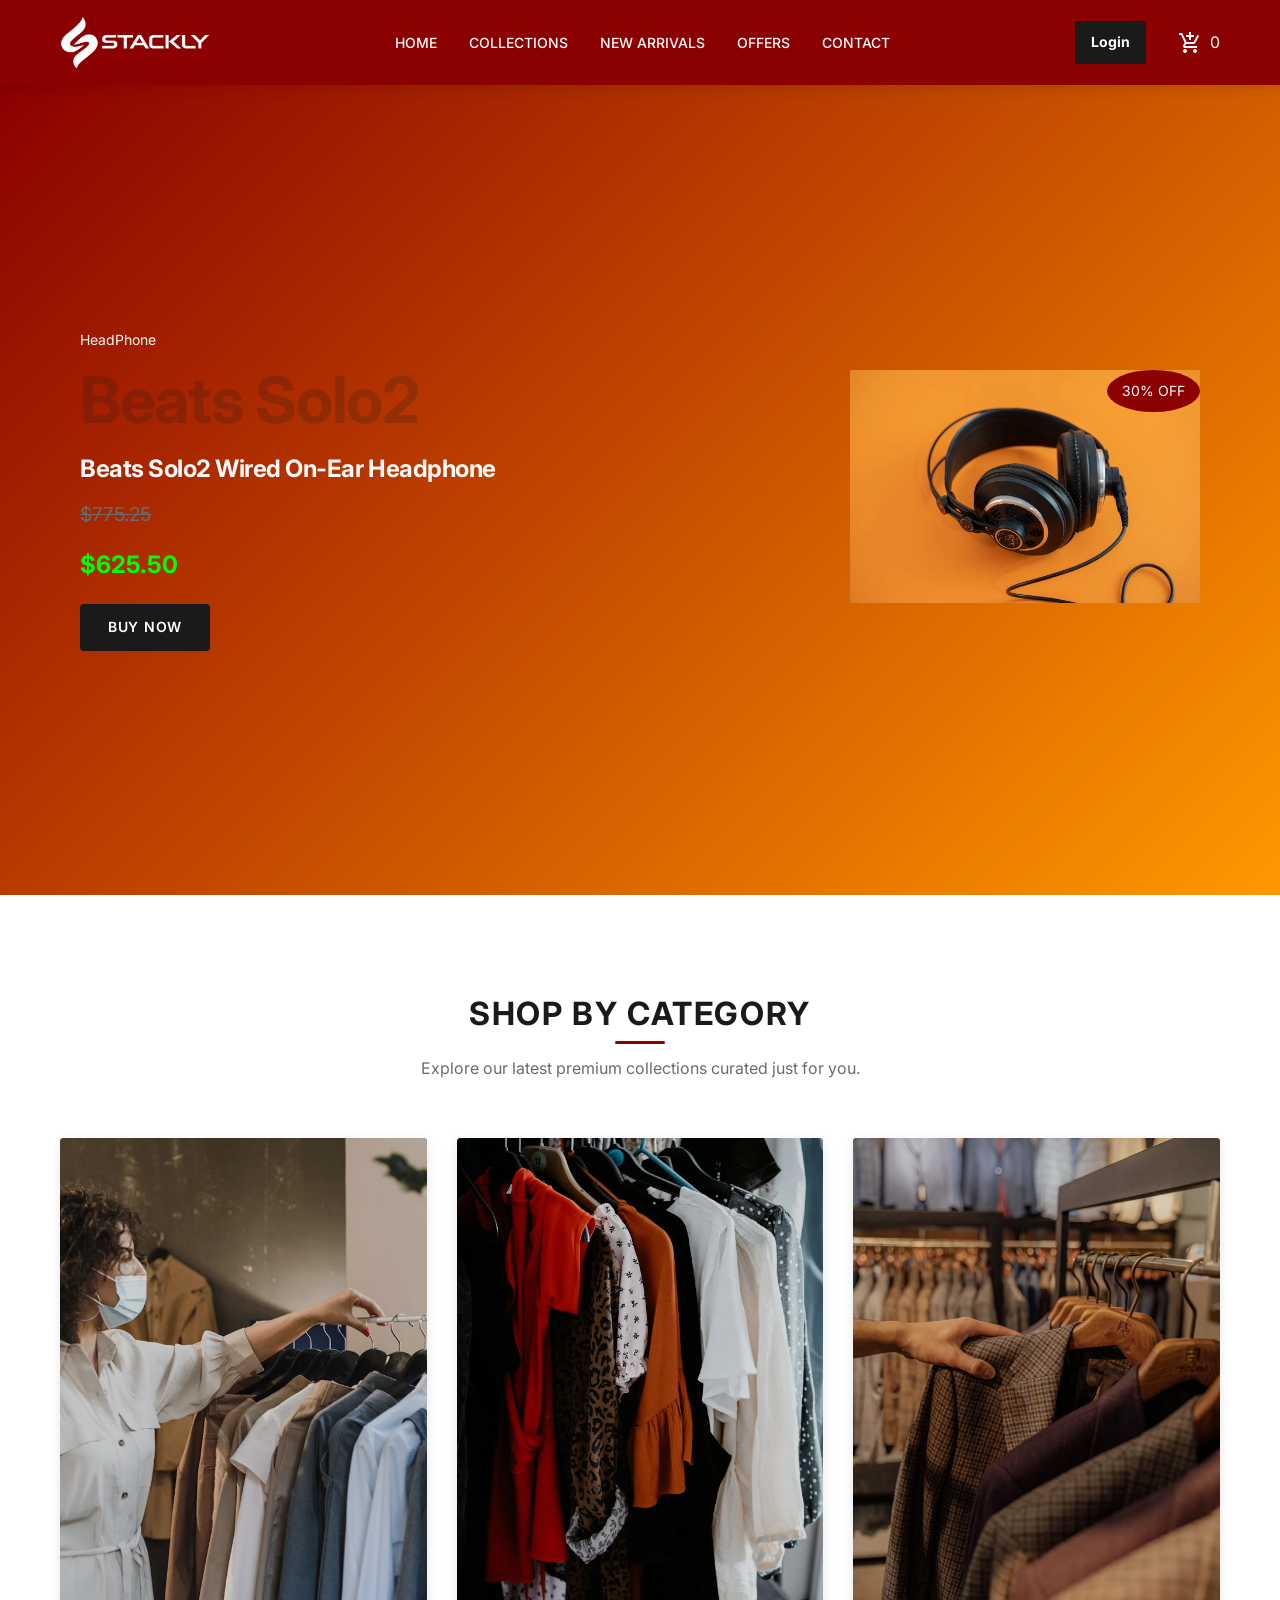
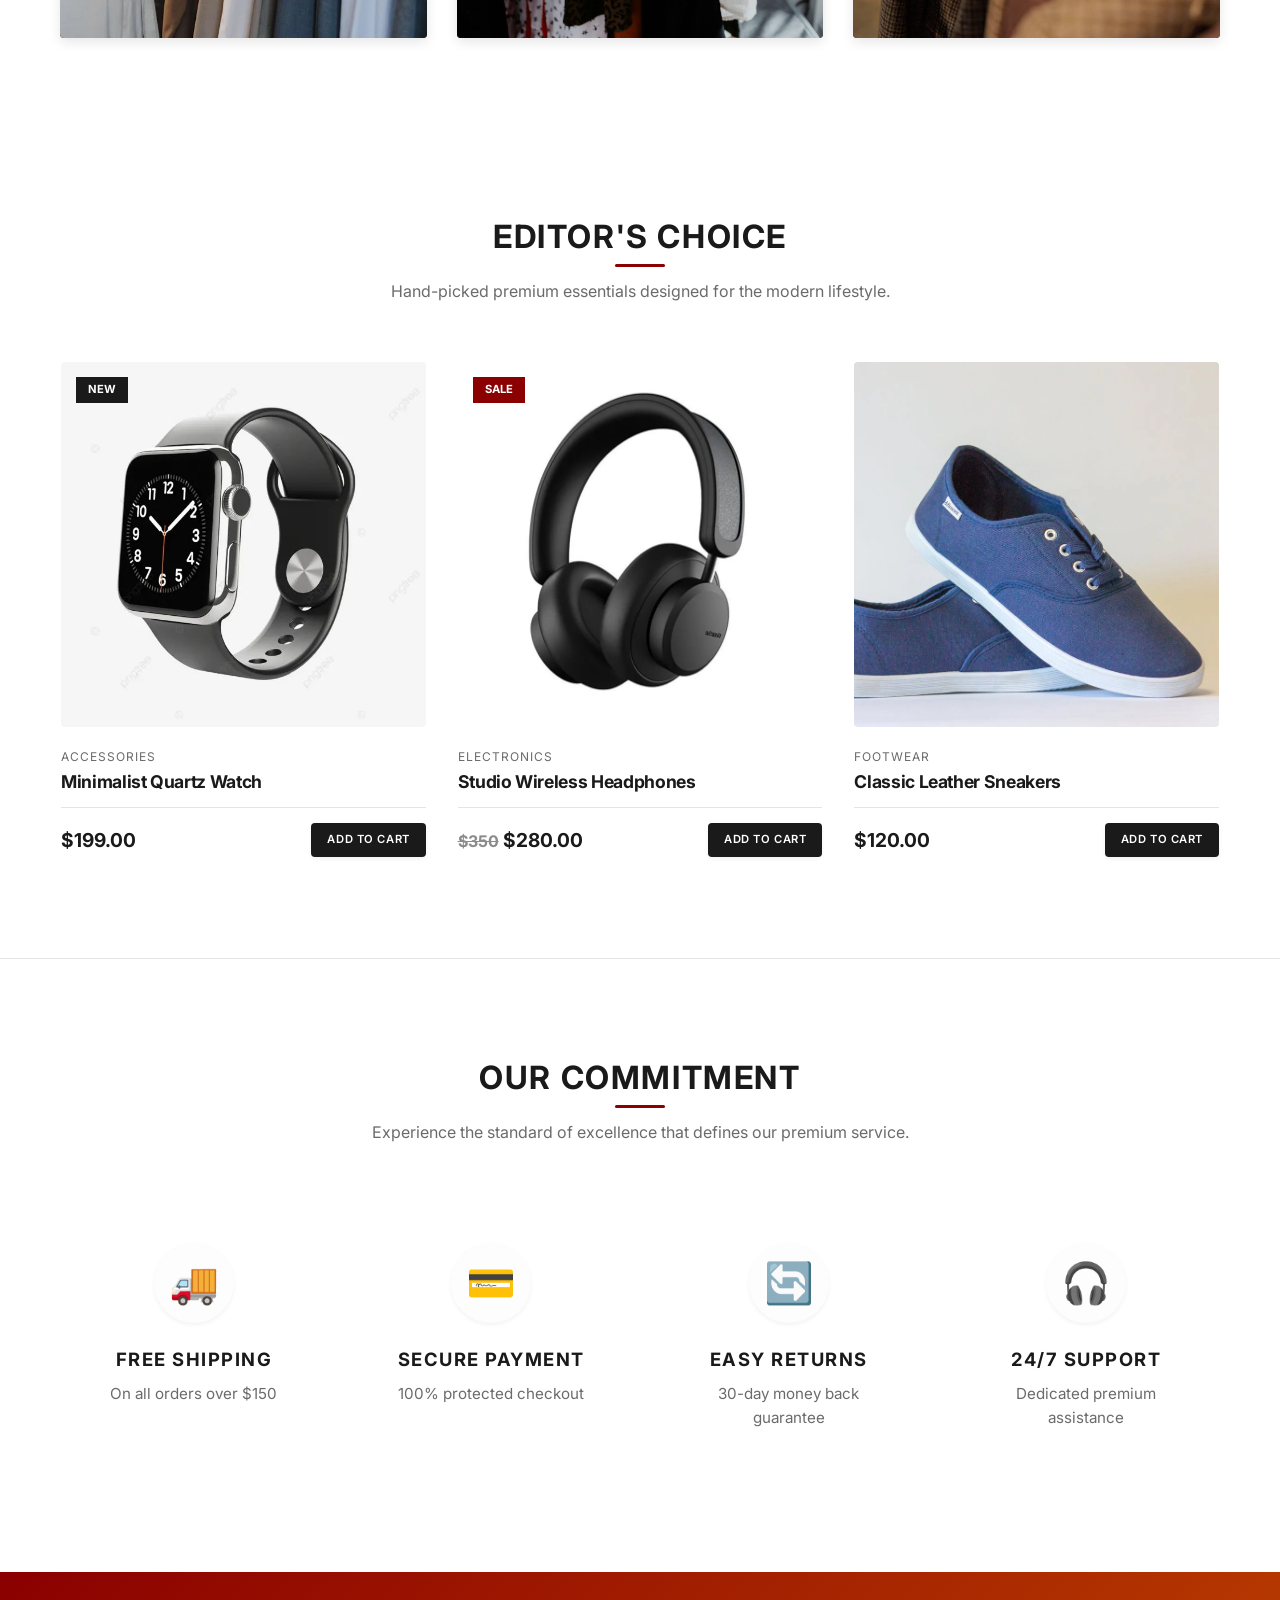
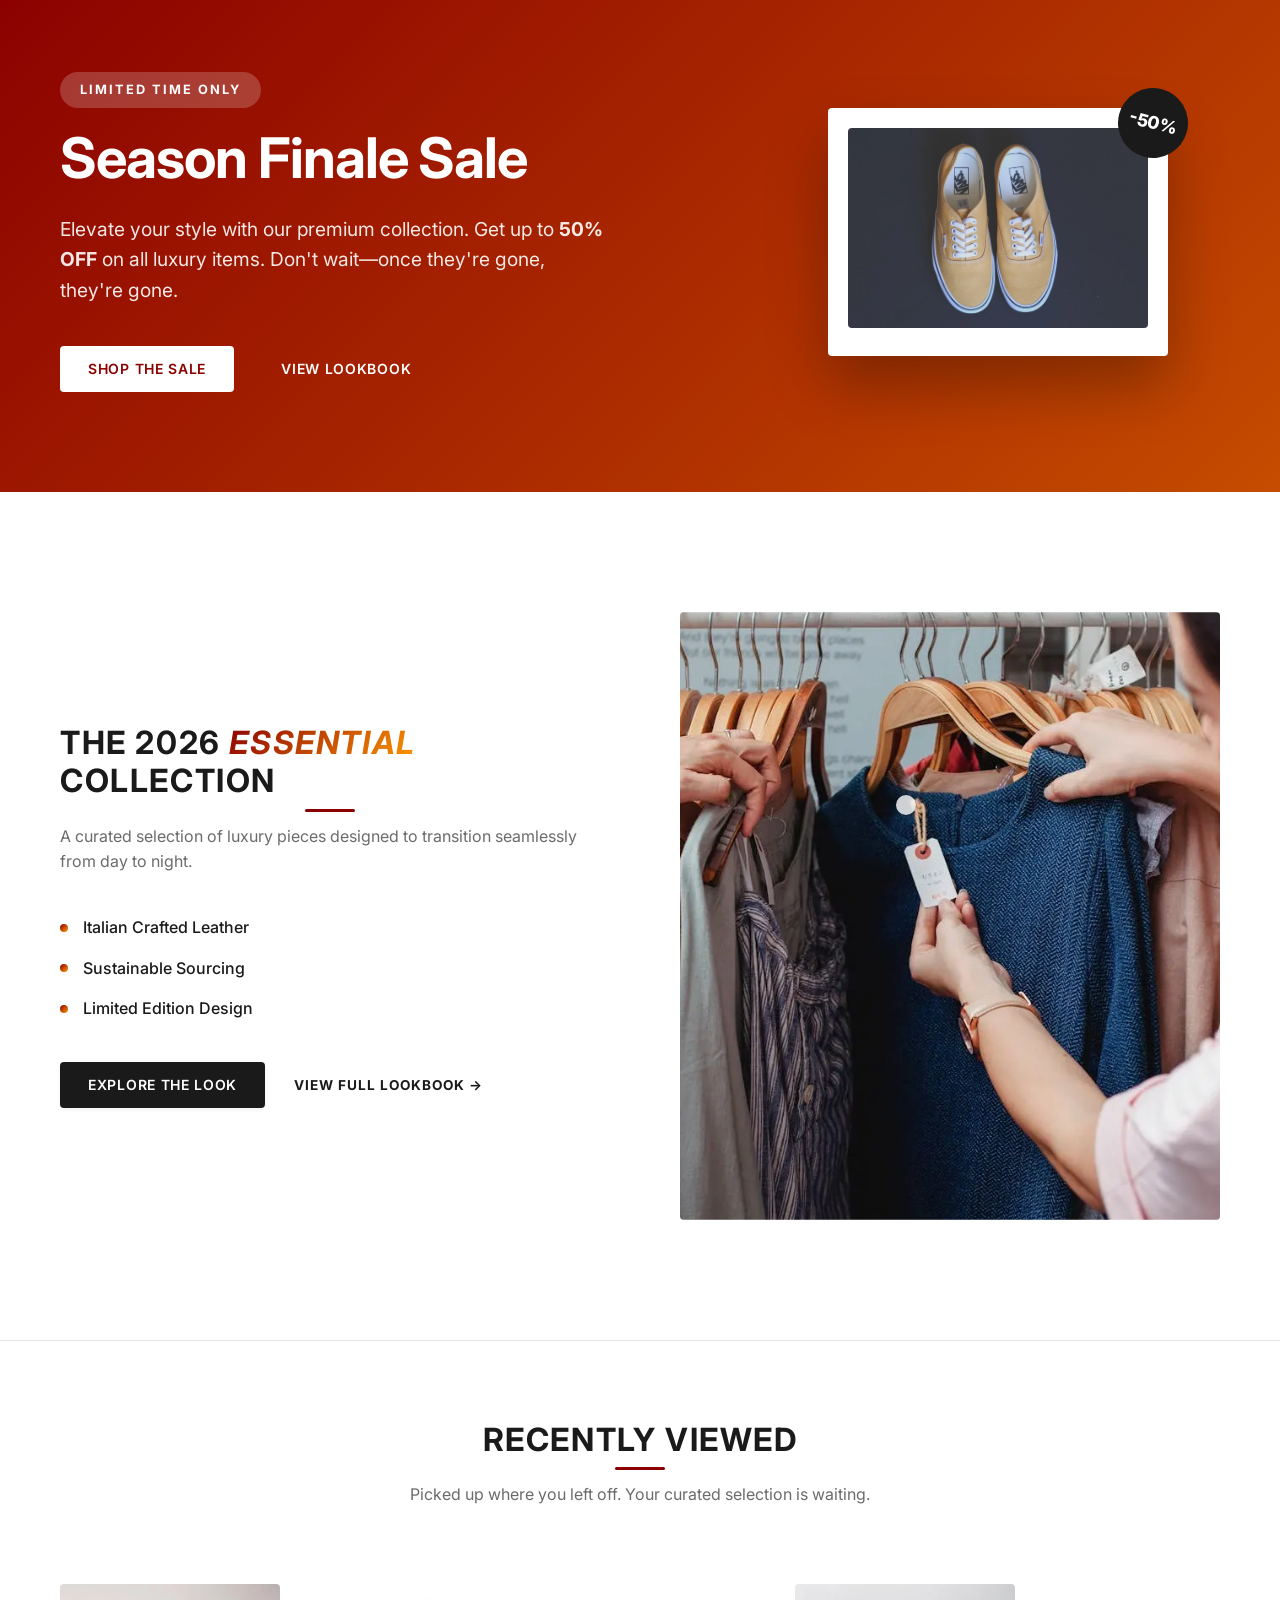
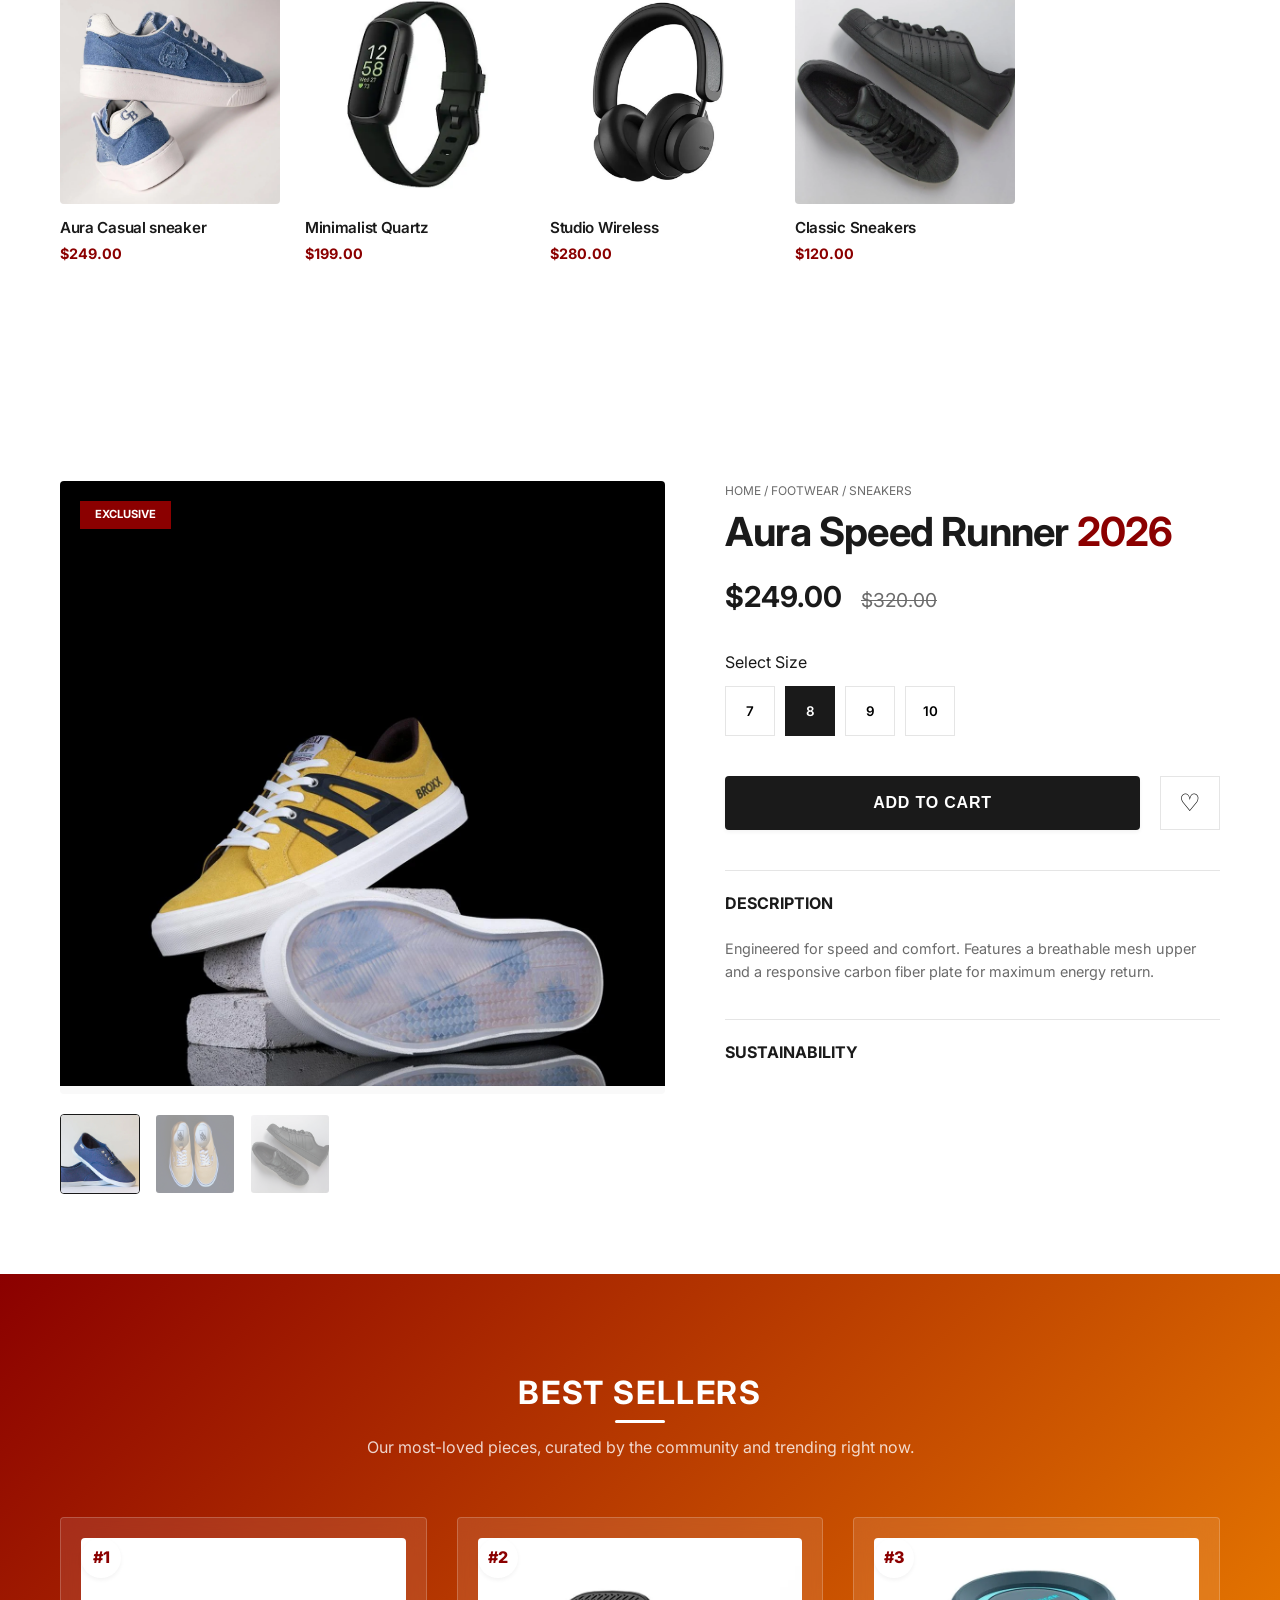
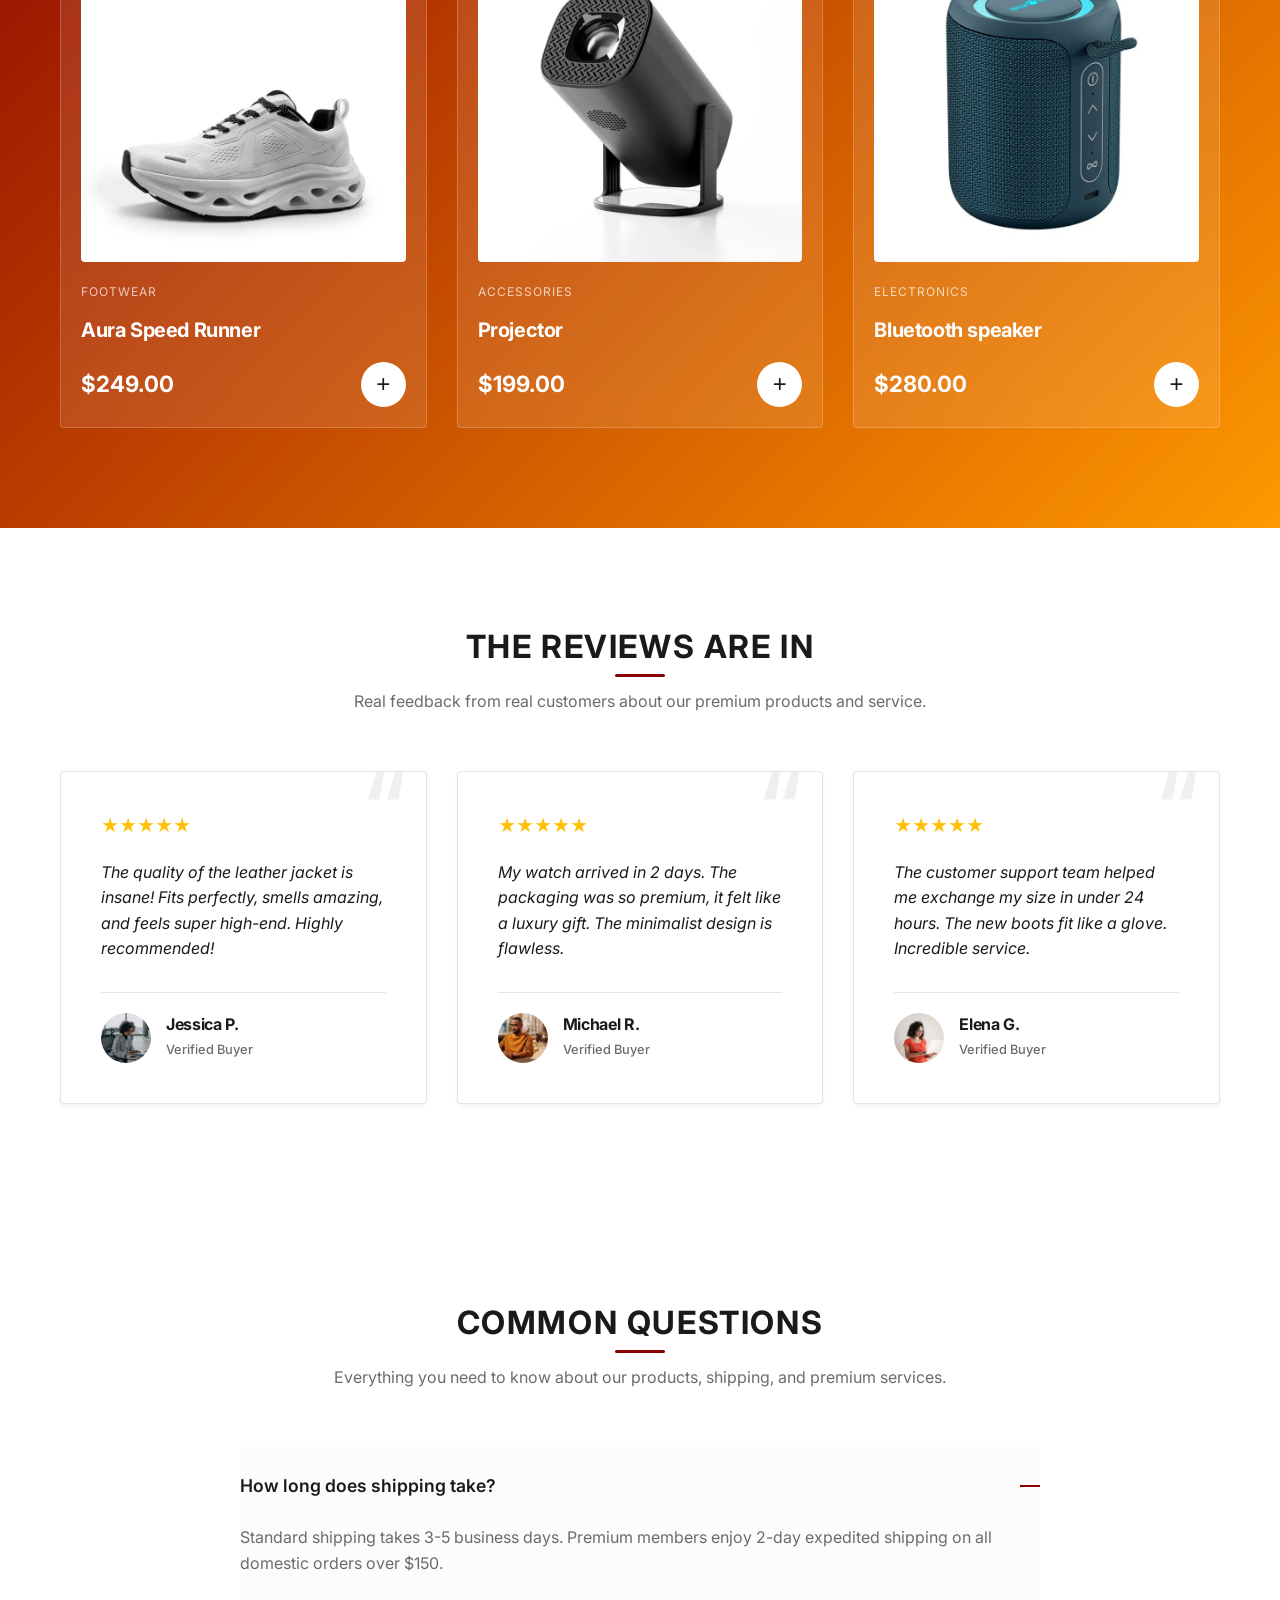
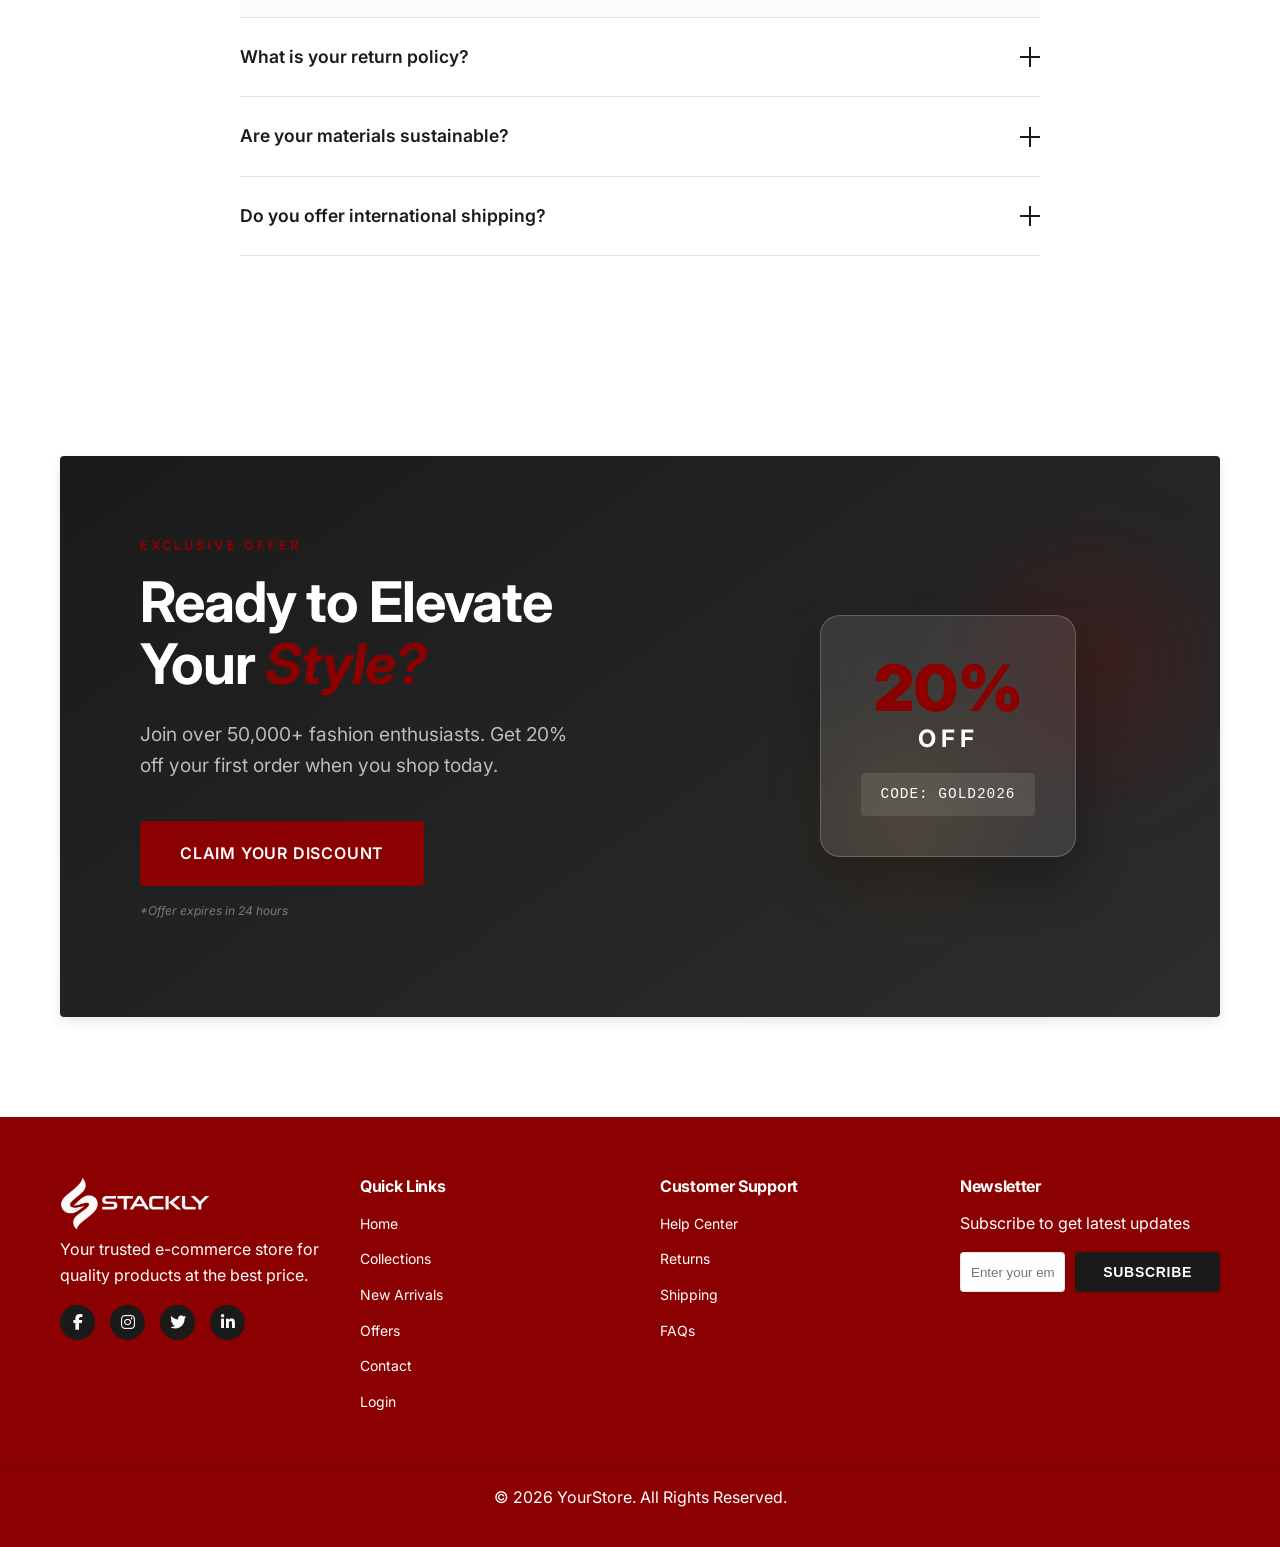
==== commit e76a710a: "Add files via upload" ====
--- a/index.html
+++ b/index.html
@@ -65,10 +65,10 @@
                         <h3>Beats Solo2 Wired On-Ear Headphone</h3>
                         <p class="old-price">$775.25</p>
                         <p class="new-price">$625.50</p>
-                        <a href="#" class="btn btn-primary">BUY NOW</a>
+                        <a href="./404.html" class="btn btn-primary">BUY NOW</a>
                     </div>
                     <div class="hero-image">
-                        <img src="images/headphone.png" alt="">
+                        <img src="./assets/wire.webp" alt="">
                         <span class="badge">30% OFF</span>
                     </div>
                 </div>
@@ -81,10 +81,10 @@
                         <h3>Series 9 Smart Watch</h3>
                         <p class="old-price">$599.00</p>
                         <p class="new-price">$499.00</p>
-                        <a href="#" class="btn btn-primary">BUY NOW</a>
+                        <a href="./404.html" class="btn btn-primary">BUY NOW</a>
                     </div>
                     <div class="hero-image">
-                        <img src="images/watch.png" alt="">
+                        <img src="./assets/wire.webp" alt="">
                         <span class="badge">20% OFF</span>
                     </div>
                 </div>
@@ -97,10 +97,10 @@
                         <h3>MacBook Air M2</h3>
                         <p class="old-price">$1299</p>
                         <p class="new-price">$1099</p>
-                        <a href="#" class="btn btn-primary">BUY NOW</a>
+                        <a href="./404.html" class="btn btn-primary">BUY NOW</a>
                     </div>
                     <div class="hero-image">
-                        <img src="images/laptop.png" alt="">
+                        <img src="./assets/wire.webp" alt="">
                         <span class="badge">15% OFF</span>
                     </div>
                 </div>
@@ -113,10 +113,10 @@
                         <h3>Running Shoes</h3>
                         <p class="old-price">$199</p>
                         <p class="new-price">$149</p>
-                        <a href="#" class="btn btn-primary">BUY NOW</a>
+                        <a href="./404.html" class="btn btn-primary">BUY NOW</a>
                     </div>
                     <div class="hero-image">
-                        <img src="images/shoes.png" alt="">
+                        <img src="./assets/wire.webp" alt="">
                         <span class="badge">25% OFF</span>
                     </div>
                 </div>
@@ -141,33 +141,33 @@
                 <div class="category-grid">
                     <div class="category-card">
                         <div class="category-image">
-                            <img src="https://images.unsplash.com/photo-1490481651871-ab68de25d43d?q=80&w=500"
+                            <img src="./assets/new.webp"
                                 alt="New Arrivals">
                             <div class="category-overlay">
                                 <h3>New Arrivals</h3>
-                                <a href="#" class="btn btn-secondary small-btn">Explore</a>
+                                <a href="./404.html" class="btn btn-secondary small-btn">Explore</a>
                             </div>
                         </div>
                     </div>
 
                     <div class="category-card">
                         <div class="category-image">
-                            <img src="https://images.unsplash.com/photo-1483985988355-763728e1935b?q=80&w=500"
+                            <img src="./assets/women.webp"
                                 alt="Women's Fashion">
                             <div class="category-overlay">
                                 <h3>Women's Collection</h3>
-                                <a href="#" class="btn btn-secondary small-btn">Shop Now</a>
+                                <a href="./404.html" class="btn btn-secondary small-btn">Shop Now</a>
                             </div>
                         </div>
                     </div>
 
                     <div class="category-card">
                         <div class="category-image">
-                            <img src="https://images.unsplash.com/photo-1492562080023-ab3db95bfbce?q=80&w=500"
+                            <img src="./assets/men.webp"
                                 alt="Men's Fashion">
                             <div class="category-overlay">
                                 <h3>Men's Essentials</h3>
-                                <a href="#" class="btn btn-secondary small-btn">View All</a>
+                                <a href="./404.html" class="btn btn-secondary small-btn">View All</a>
                             </div>
                         </div>
                     </div>
@@ -190,11 +190,11 @@
                     <div class="product-card">
                         <div class="product-badge">New</div>
                         <div class="product-image-wrapper">
-                            <img src="https://images.unsplash.com/photo-1523275335684-37898b6baf30?q=80&w=500"
+                            <img src="./assets/android.webp"
                                 alt="Premium Watch" class="main-img">
                             <div class="product-actions">
-                                <button class="action-btn">Quick View</button>
-                                <button class="action-btn">Add to Wishlist</button>
+                                <button class="action-btn" onclick="window.location.href='./404.html'">Quick View</button>
+                                <button class="action-btn" onclick="window.location.href='./404.html'">Add to Wishlist</button>
                             </div>
                         </div>
                         <div class="product-info">
@@ -202,7 +202,7 @@
                             <h3 class="product-name">Minimalist Quartz Watch</h3>
                             <div class="product-footer">
                                 <span class="product-price">$199.00</span>
-                                <a href="#" class="btn btn-primary cart-btn">Add to Cart</a>
+                                <a href="./404.html" class="btn btn-primary cart-btn">Add to Cart</a>
                             </div>
                         </div>
                     </div>
@@ -210,11 +210,11 @@
                     <div class="product-card">
                         <div class="product-badge sale-badge">Sale</div>
                         <div class="product-image-wrapper">
-                            <img src="https://images.unsplash.com/photo-1505740420928-5e560c06d30e?q=80&w=500"
+                            <img src="./assets/wireless.webp"
                                 alt="Headphones" class="main-img">
                             <div class="product-actions">
-                                <button class="action-btn">Quick View</button>
-                                <button class="action-btn">Add to Wishlist</button>
+                                <button class="action-btn" onclick="window.location.href='./404.html'">Quick View</button>
+                                <button class="action-btn" onclick="window.location.href='./404.html'">Add to Wishlist</button>
                             </div>
                         </div>
                         <div class="product-info">
@@ -223,18 +223,18 @@
                             <div class="product-footer">
                                 <span class="product-price"><small
                                         style="text-decoration: line-through; opacity: 0.5;">$350</small> $280.00</span>
-                                <a href="#" class="btn btn-primary cart-btn">Add to Cart</a>
+                                <a href="./404.html" class="btn btn-primary cart-btn">Add to Cart</a>
                             </div>
                         </div>
                     </div>
 
                     <div class="product-card">
                         <div class="product-image-wrapper">
-                            <img src="https://images.unsplash.com/photo-1525966222134-fcfa99b8ae77?q=80&w=500"
+                            <img src="./assets/sneakers.webp"
                                 alt="Shoes" class="main-img">
                             <div class="product-actions">
-                                <button class="action-btn">Quick View</button>
-                                <button class="action-btn">Add to Wishlist</button>
+                                <button class="action-btn" onclick="window.location.href='./404.html'">Quick View</button>
+                                <button class="action-btn" onclick="window.location.href='./404.html'">Add to Wishlist</button>
                             </div>
                         </div>
                         <div class="product-info">
@@ -242,7 +242,7 @@
                             <h3 class="product-name">Classic Leather Sneakers</h3>
                             <div class="product-footer">
                                 <span class="product-price">$120.00</span>
-                                <a href="#" class="btn btn-primary cart-btn">Add to Cart</a>
+                                <a href="./404.html" class="btn btn-primary cart-btn">Add to Cart</a>
                             </div>
                         </div>
                     </div>
@@ -308,15 +308,15 @@
                     </p>
 
                     <div class="promo-actions">
-                        <a href="#" class="btn btn-white">Shop The Sale</a>
-                        <a href="#" class="btn btn-outline-white">View Lookbook</a>
+                        <a href="./404.html" class="btn btn-white">Shop The Sale</a>
+                        <a href="./404.html" class="btn btn-outline-white">View Lookbook</a>
                     </div>
                 </div>
 
                 <div class="promo-visual">
                     <div class="floating-card">
                         <span class="discount-tag">-50%</span>
-                        <img src="https://images.unsplash.com/photo-1542291026-7eec264c27ff?q=80&w=500"
+                        <img src="./assets/sneaker 2.webp"
                             alt="Featured Product">
                     </div>
                 </div>
@@ -344,14 +344,14 @@
                     </ul>
 
                     <div class="lookbook-actions">
-                        <a href="#" class="btn btn-primary">Explore The Look</a>
-                        <a href="#" class="btn-text">View Full Lookbook →</a>
+                        <a href="./404.html" class="btn btn-primary">Explore The Look</a>
+                        <a href="./404.html" class="btn-text">View Full Lookbook →</a>
                     </div>
                 </div>
 
                 <div class="lookbook-visual">
                     <div class="image-reveal-container">
-                        <img src="https://images.unsplash.com/photo-1490481651871-ab68de25d43d?q=80&w=800"
+                        <img src="./assets/women 2.webp"
                             alt="Lookbook" class="reveal-img">
                         <div class="info-point" style="top: 30%; left: 40%;">
                             <div class="pulse"></div>
@@ -380,21 +380,21 @@
                     <div class="recent-grid">
                         <div class="recent-card">
                             <div class="recent-img-box">
-                                <img src="https://images.unsplash.com/photo-1542291026-7eec264c27ff?q=80&w=300"
+                                <img src="./assets/sneaker 3.webp"
                                     alt="Product">
-                                <button class="quick-add">+</button>
+                                <button class="quick-add" onclick="window.location.href='./404.html'">+</button>
                             </div>
                             <div class="recent-info">
-                                <h4>Aura Speed Runner</h4>
+                                <h4>Aura Casual sneaker</h4>
                                 <p class="recent-price">$249.00</p>
                             </div>
                         </div>
 
                         <div class="recent-card">
                             <div class="recent-img-box">
-                                <img src="https://images.unsplash.com/photo-1523275335684-37898b6baf30?q=80&w=300"
+                                <img src="./assets/android 2.webp"
                                     alt="Product">
-                                <button class="quick-add">+</button>
+                                <button class="quick-add" onclick="window.location.href='./404.html'">+</button>
                             </div>
                             <div class="recent-info">
                                 <h4>Minimalist Quartz</h4>
@@ -404,9 +404,9 @@
 
                         <div class="recent-card">
                             <div class="recent-img-box">
-                                <img src="https://images.unsplash.com/photo-1505740420928-5e560c06d30e?q=80&w=300"
+                                <img src="./assets/wireless.webp"
                                     alt="Product">
-                                <button class="quick-add">+</button>
+                                <button class="quick-add" onclick="window.location.href='./404.html'">+</button>
                             </div>
                             <div class="recent-info">
                                 <h4>Studio Wireless</h4>
@@ -416,9 +416,9 @@
 
                         <div class="recent-card">
                             <div class="recent-img-box">
-                                <img src="https://images.unsplash.com/photo-1525966222134-fcfa99b8ae77?q=80&w=300"
+                                <img src="./assets/sneaker 4.webp"
                                     alt="Product">
-                                <button class="quick-add">+</button>
+                                <button class="quick-add" onclick="window.location.href='./404.html'">+</button>
                             </div>
                             <div class="recent-info">
                                 <h4>Classic Sneakers</h4>
@@ -442,15 +442,15 @@
                 <div class="product-gallery">
                     <div class="main-stage">
                         <span class="badge-tag">Exclusive</span>
-                        <img src="https://images.unsplash.com/photo-1542291026-7eec264c27ff?q=80&w=800"
+                        <img src="./assets/sneaker 5.webp"
                             alt="Product Name" id="current-view">
                     </div>
                     <div class="thumb-strip">
-                        <img src="https://images.unsplash.com/photo-1542291026-7eec264c27ff?q=80&w=150"
+                        <img src="./assets/sneakers.webp"
                             class="thumb active" alt="View 1">
-                        <img src="https://images.unsplash.com/photo-1606107557195-0e29a4b5b4aa?q=80&w=150" class="thumb"
+                        <img src="./assets/sneaker 2.webp" class="thumb"
                             alt="View 2">
-                        <img src="https://images.unsplash.com/photo-1549298916-b41d501d3772?q=80&w=150" class="thumb"
+                        <img src="./assets/sneaker 4.webp" class="thumb"
                             alt="View 3">
                     </div>
                 </div>
@@ -467,16 +467,16 @@
                     <div class="selection-group">
                         <label>Select Size</label>
                         <div class="size-options">
-                            <button class="size-btn">7</button>
-                            <button class="size-btn active">8</button>
-                            <button class="size-btn">9</button>
-                            <button class="size-btn">10</button>
+                            <button class="size-btn" onclick="window.location.href='./404.html'">7</button>
+                            <button class="size-btn active" onclick="window.location.href='./404.html'">8</button>
+                            <button class="size-btn" onclick="window.location.href='./404.html'">9</button>
+                            <button class="size-btn" onclick="window.location.href='./404.html'">10</button>
                         </div>
                     </div>
 
                     <div class="purchase-actions">
-                        <button class="btn btn-primary buy-now">Add to Cart</button>
-                        <button class="wishlist-heart">♡</button>
+                        <button class="btn btn-primary buy-now" onclick="window.location.href='./404.html'">Add to Cart</button>
+                        <button class="wishlist-heart" onclick="window.location.href='./404.html'">♡</button>
                     </div>
 
                     <div class="product-accordion">
@@ -513,7 +513,7 @@
                     <div class="best-card">
                         <div class="rank-tag">#1</div>
                         <div class="best-img-box">
-                            <img src="https://images.unsplash.com/photo-1542291026-7eec264c27ff?q=80&w=400"
+                            <img src="./assets/sneaker 6.webp"
                                 alt="Product">
                         </div>
                         <div class="best-details">
@@ -521,7 +521,7 @@
                             <h4>Aura Speed Runner</h4>
                             <div class="best-footer">
                                 <span class="best-price">$249.00</span>
-                                <button class="add-btn-round">+</button>
+                                <button class="add-btn-round" onclick="window.location.href='./404.html'">+</button>
                             </div>
                         </div>
                     </div>
@@ -529,15 +529,15 @@
                     <div class="best-card">
                         <div class="rank-tag">#2</div>
                         <div class="best-img-box">
-                            <img src="https://images.unsplash.com/photo-1523275335684-37898b6baf30?q=80&w=400"
+                            <img src="./assets/projector.webp"
                                 alt="Product">
                         </div>
                         <div class="best-details">
                             <p class="best-cat">Accessories</p>
-                            <h4>Minimalist Quartz</h4>
+                            <h4>Projector</h4>
                             <div class="best-footer">
                                 <span class="best-price">$199.00</span>
-                                <button class="add-btn-round">+</button>
+                                <button class="add-btn-round" onclick="window.location.href='./404.html'">+</button>
                             </div>
                         </div>
                     </div>
@@ -545,15 +545,15 @@
                     <div class="best-card">
                         <div class="rank-tag">#3</div>
                         <div class="best-img-box">
-                            <img src="https://images.unsplash.com/photo-1505740420928-5e560c06d30e?q=80&w=400"
+                            <img src="./assets/speaker 1.webp"
                                 alt="Product">
                         </div>
                         <div class="best-details">
                             <p class="best-cat">Electronics</p>
-                            <h4>Studio Wireless</h4>
+                            <h4>Bluetooth speaker</h4>
                             <div class="best-footer">
                                 <span class="best-price">$280.00</span>
-                                <button class="add-btn-round">+</button>
+                                <button class="add-btn-round" onclick="window.location.href='./404.html'">+</button>
                             </div>
                         </div>
                     </div>
@@ -583,7 +583,7 @@
                         <p class="review-text">The quality of the leather jacket is insane! Fits perfectly, smells
                             amazing, and feels super high-end. Highly recommended!</p>
                         <div class="reviewer-info">
-                            <img src="https://randomuser.me/api/portraits/women/31.jpg" alt="Jessica P.">
+                            <img src="./assets/w6.webp" alt="Jessica P.">
                             <div>
                                 <h4>Jessica P.</h4>
                                 <span>Verified Buyer</span>
@@ -597,7 +597,7 @@
                         <p class="review-text">My watch arrived in 2 days. The packaging was so premium, it felt like a
                             luxury gift. The minimalist design is flawless.</p>
                         <div class="reviewer-info">
-                            <img src="https://randomuser.me/api/portraits/men/45.jpg" alt="Michael R.">
+                            <img src="./assets/m1.webp" alt="Michael R.">
                             <div>
                                 <h4>Michael R.</h4>
                                 <span>Verified Buyer</span>
@@ -611,7 +611,7 @@
                         <p class="review-text">The customer support team helped me exchange my size in under 24 hours.
                             The new boots fit like a glove. Incredible service.</p>
                         <div class="reviewer-info">
-                            <img src="https://randomuser.me/api/portraits/women/55.jpg" alt="Elena G.">
+                            <img src="./assets/w7.webp" alt="Elena G.">
                             <div>
                                 <h4>Elena G.</h4>
                                 <span>Verified Buyer</span>
@@ -700,7 +700,7 @@
                             when you shop today.</p>
 
                         <div class="cta-btns">
-                            <a href="#" class="btn btn-primary cta-main-btn">Claim Your Discount</a>
+                            <a href="./404.html" class="btn btn-primary cta-main-btn">Claim Your Discount</a>
                             <p class="cta-note">*Offer expires in 24 hours</p>
                         </div>
                     </div>
@@ -717,7 +717,7 @@
                 </div>
             </div>
         </section>
-        
+
 
     </main>
 
--- a/style.css
+++ b/style.css
@@ -1,1525 +1,1553 @@
-/* --- Section Header Styles --- */
-.section-header {
-    text-align: center;         /* Centers the text for a balanced landing page */
-    max-width: 700px;           /* Prevents the subtitle from spanning the whole screen */
-    margin: 0 auto 3.5rem auto; /* Centers the block and adds space before the grid */
-    padding: 0 1rem;            /* Prevents text from touching edges on mobile */
-}
-
-.section-title {
-    color: var(--text-main);    /* Your fixed #1a1a1a */
-    font-size: var(--fs-h2);    /* Your fixed 2rem */
-    font-weight: 700;
-    text-transform: uppercase;  /* Standard for E-commerce headers */
-    letter-spacing: 0.05em;     /* Adds a "premium" feel */
-    margin-bottom: 0.75rem;     /* Space between title and subtitle */
-    position: relative;
-    display: inline-block;
-}
-
-/* Optional: Subtle decorative line under the title */
-.section-title::after {
-    content: '';
-    display: block;
-    width: 50px;
-    height: 3px;
-    background-color: var(--accent-callout); /* Your fixed #e53935 red */
-    margin: 0.5rem auto 0;
-    border-radius: 2px;
-}
-
-.section-subtitle {
-    color: var(--text-muted);   /* Your fixed #6b6b6b */
-    font-size: var(--fs-p);      /* Your fixed 1rem */
-    line-height: var(--lh-body);
-    font-weight: 400;
-}
-
-/* Mobile Adjustments */
-@media (max-width: 768px) {
-    .section-header {
-        margin-bottom: 2.5rem;
+ .section-header {
+     text-align: center;
+     max-width: 700px;
+     margin: 0 auto 3.5rem auto;
+     padding: 0 1rem;
+ }
+
+ .section-title {
+     color: var(--text-main);
+     font-size: var(--fs-h2);
+     font-weight: 700;
+     text-transform: uppercase;
+     letter-spacing: 0.05em;
+     margin-bottom: 0.75rem;
+     position: relative;
+     display: inline-block;
+ }
+
+ .section-title::after {
+     content: '';
+     display: block;
+     width: 50px;
+     height: 3px;
+     background-color: var(--accent-callout);
+     margin: 0.5rem auto 0;
+     border-radius: 2px;
+ }
+
+ .section-subtitle {
+     color: var(--text-muted);
+     font-size: var(--fs-p);
+     line-height: var(--lh-body);
+     font-weight: 400;
+ }
+
+ @media (max-width: 768px) {
+     .section-header {
+         margin-bottom: 2.5rem;
+     }
+
+     .section-title {
+         font-size: 1.75rem;
+     }
+ }
+
+
+
+
+
+
+
+ .hero {
+     width: 100%;
+     height: 90vh;
+     position: relative;
+     overflow: hidden;
+ }
+
+ .hero-slider {
+     width: 100%;
+     height: 100%;
+     position: relative;
+ }
+
+ .hero-slide {
+     position: absolute;
+     width: 100%;
+     height: 100%;
+     display: flex;
+     align-items: center;
+     justify-content: space-between;
+     padding: 0 80px;
+     opacity: 0;
+     transition: var(--transition);
+     background: linear-gradient(135deg, #8b0000, #ff9800);
+     /* background-color: var(--text-main); */
+ }
+
+ .hero-slide.active {
+     opacity: 1;
+     z-index: 1;
+ }
+
+ .hero-content {
+     max-width: 500px;
+     color: var(--text-light);
+ }
+
+ .hero-tag {
+     margin-bottom: 10px;
+     font-size: var(--fs-p-sm);
+ }
+
+ .hero-title {
+     font-size: 4rem;
+     opacity: 0.2;
+ }
+
+ .hero-content h3 {
+     color: var(--text-light);
+ }
+
+ .old-price {
+     text-decoration: line-through;
+     margin-top: 10px;
+ }
+
+ .new-price {
+     color: #00ff00;
+     font-size: 1.5rem;
+     font-weight: 700;
+     margin-bottom: 20px;
+ }
+
+ .hero-image {
+     position: relative;
+ }
+
+ .hero-image img {
+     width: 350px;
+ }
+
+ .badge {
+     position: absolute;
+     top: 0;
+     right: 0;
+     background: var(--accent-callout);
+     color: var(--text-light);
+     padding: 10px 15px;
+     border-radius: 50%;
+     font-size: 14px;
+ }
+
+ @media (max-width: 768px) {
+
+     .hero {
+         height: auto;
+         padding: 40px 0;
+     }
+
+     .hero-slide {
+         flex-direction: column;
+         text-align: center;
+         padding: 20px;
+         justify-content: center;
+         position: absolute;
+        opacity: 0;
+     }
+
+       .hero-slide.active {
+        position: relative;
+        opacity: 1;
     }
-    
-    .section-title {
-        font-size: 1.75rem; /* Slightly smaller for mobile screens */
-    }
-}
-
-
-
-
-
-
-
-.hero {
-    width: 100%;
-    height: 90vh;
-    position: relative;
-    overflow: hidden;
-}
-
-.hero-slider {
-    width: 100%;
-    height: 100%;
-    position: relative;
-}
-
-.hero-slide {
-    position: absolute;
-    width: 100%;
-    height: 100%;
-    display: flex;
-    align-items: center;
-    justify-content: space-between;
-    padding: 0 80px;
-    opacity: 0;
-    transition: var(--transition);
-    background: linear-gradient(135deg, #8b0000, #ff9800);
-}
-
-.hero-slide.active {
-    opacity: 1;
-    z-index: 1;
-}
-
-.hero-content {
-    max-width: 500px;
-    color: var(--text-light);
-}
-
-.hero-tag {
-    margin-bottom: 10px;
-    font-size: var(--fs-p-sm);
-}
-
-.hero-title {
-    font-size: 4rem;
-    opacity: 0.2;
-}
-
-.hero-content h3 {
-    color: var(--text-light);
-}
-
-.old-price {
-    text-decoration: line-through;
-    margin-top: 10px;
-}
-
-.new-price {
-    color: #00ff00;
-    font-size: 1.5rem;
-    font-weight: 700;
-    margin-bottom: 20px;
-}
-
-.hero-image {
-    position: relative;
-}
-
-.hero-image img {
-    width: 350px;
-}
-
-.badge {
-    position: absolute;
-    top: 0;
-    right: 0;
-    background: var(--accent-callout);
-    color: var(--text-light);
-    padding: 10px 15px;
-    border-radius: 50%;
-    font-size: 14px;
-}
-
-@media (max-width: 768px) {
 
     .hero {
         height: auto;
-        padding: 40px 0;
     }
 
-    .hero-slide {
-        flex-direction: column;
-        text-align: center;
-        padding: 20px;
-        justify-content: center;
-    }
-
-    .hero-content {
-        max-width: 100%;
-    }
-
-    .hero-title {
-        font-size: 2.5rem;
-    }
-
-    .hero-content h3 {
-        font-size: 1rem;
-    }
-
-    .old-price {
-        font-size: 0.9rem;
-    }
-
-    .new-price {
-        font-size: 1.3rem;
-    }
-
-    .hero-image {
-        margin-top: 30px;
-    }
-
-    .hero-image img {
-        width: 220px;
-    }
-
-    .badge {
-        top: -10px;
-        right: 20px;
-        font-size: 12px;
-        padding: 8px 12px;
-    }
-
-    .btn {
-        padding: 10px 20px;
-        font-size: 0.75rem;
-    }
-}
-
-
-
-
-
-
-/* --- Categories Section Styling --- */
-.categories-section {
-    padding: 100px 0;
-    background-color: var(--bg-main);
-}
-
-.category-grid {
-    display: grid;
-    grid-template-columns: repeat(3, 1fr);
-    gap: 30px;
-}
-
-/* --- The Premium Card --- */
-.category-card {
-    position: relative;
-    border-radius: var(--border-radius);
-    overflow: hidden;
-    height: 500px; /* Fixed height for a high-fashion look */
-    background-color: var(--bg-dark);
-    cursor: pointer;
-    box-shadow: var(--shadow-md);
-}
-
-.category-image {
-    width: 100%;
-    height: 100%;
-    transition: transform 0.8s cubic-bezier(0.25, 1, 0.5, 1); /* Smooth slow-out zoom */
-}
-
-.category-image img {
-    width: 100%;
-    height: 100%;
-    object-fit: cover;
-    filter: brightness(0.9); /* Subtle dim for better text readability */
-    transition: filter 0.5s ease;
-}
-
-/* --- Advanced Hover Effects --- */
-.category-card:hover .category-image {
-    transform: scale(1.1); /* Slow zoom in */
-}
-
-.category-card:hover img {
-    filter: brightness(0.7); /* Deepens on hover */
-}
-
-/* --- Glassmorphism Overlay --- */
-.category-overlay {
-    position: absolute;
-    bottom: 20px;
-    left: 20px;
-    right: 20px;
-    padding: 30px;
-    background: rgba(255, 255, 255, 0.1); /* Ultra-light white */
-    backdrop-filter: blur(10px); /* The Glass Effect */
-    -webkit-backdrop-filter: blur(10px);
-    border: 1px solid rgba(255, 255, 255, 0.2);
-    border-radius: var(--border-radius);
-    display: flex;
-    flex-direction: column;
-    align-items: flex-start;
-    transform: translateY(20px); /* Starts slightly lower */
-    opacity: 0;
-    transition: all 0.5s cubic-bezier(0.4, 0, 0.2, 1);
-}
-
-.category-card:hover .category-overlay {
-    transform: translateY(0); /* Slides up into place */
-    opacity: 1;
-}
-
-/* --- Typography & Elements --- */
-.category-overlay h3 {
-    color: #ffffff; /* Contrast against the image */
-    font-size: var(--fs-h3);
-    margin-bottom: 0.5rem;
-    text-transform: uppercase;
-    letter-spacing: 2px;
-}
-
-/* Animated Underline for Title */
-.category-overlay h3::after {
-    content: '';
-    display: block;
-    width: 0;
-    height: 2px;
-    background-color: var(--accent-callout); /* Your Red #e53935 */
-    transition: width 0.4s ease 0.3s; /* Delay until overlay shows */
-}
-
-.category-card:hover h3::after {
-    width: 40px;
-}
-
-/* Secondary Button Customization for Overlay */
-.category-overlay .btn-secondary {
-    background: transparent;
-    color: #ffffff;
-    border-color: #ffffff;
-    padding: 10px 20px !important;
-    font-size: 0.75rem !important;
-    margin-top: 15px;
-}
-
-.category-overlay .btn-secondary:hover {
-    background: #ffffff;
-    color: var(--text-main);
-}
-
-/* --- Responsive Layout --- */
-@media (max-width: 992px) {
-    .category-grid { grid-template-columns: 1fr 1fr; }
-    .category-card { height: 400px; }
-}
-
-@media (max-width: 600px) {
-    .category-grid { grid-template-columns: 1fr; }
-    .category-overlay { 
-        opacity: 1; 
-        transform: translateY(0); 
-        background: rgba(0,0,0,0.4); /* Better visibility on mobile without hover */
-    }
-}
-
-
-
-
-
-
-
-
-.product-showcase {
-    padding: 80px 0;
-    background-color: var(--bg-main);
-}
-
-.product-grid {
-    display: grid;
-    grid-template-columns: repeat(auto-fit, minmax(300px, 1fr));
-    gap: 30px;
-}
-
-/* --- The Card --- */
-.product-card {
-    background: var(--bg-card);
-    border-radius: var(--border-radius);
-    position: relative;
-    transition: transform 0.4s cubic-bezier(0.165, 0.84, 0.44, 1);
-    border: 1px solid transparent;
-}
-
-.product-card:hover {
-    transform: translateY(-10px);
-    border-color: var(--border-thin);
-    box-shadow: var(--shadow-md);
-}
-
-/* --- Image Wrapper & Reveal --- */
-.product-image-wrapper {
-    position: relative;
-    aspect-ratio: 1 / 1;
-    background-color: #f8f8f8;
-    overflow: hidden;
-    border-radius: var(--border-radius);
-}
-
-.main-img {
-    width: 100%;
-    height: 100%;
-    object-fit: cover;
-    transition: transform 0.6s ease;
-}
-
-.product-card:hover .main-img {
-    transform: scale(1.05);
-}
-
-/* Glassmorphism Action Buttons */
-.product-actions {
-    position: absolute;
-    bottom: -50px; /* Hidden below */
-    left: 10px;
-    right: 10px;
-    display: flex;
-    gap: 10px;
-    transition: bottom 0.4s ease;
-}
-
-.product-card:hover .product-actions {
-    bottom: 10px; /* Slides up on hover */
-}
-
-.action-btn {
-    flex: 1;
-    background: rgba(255, 255, 255, 0.8);
-    backdrop-filter: blur(5px);
-    border: none;
-    padding: 10px;
-    font-size: 0.75rem;
-    font-weight: 600;
-    text-transform: uppercase;
-    cursor: pointer;
-    border-radius: 2px;
-    transition: var(--transition);
-}
-
-.action-btn:hover {
-    background: var(--action-primary);
-    color: var(--text-light);
-}
-
-/* --- Badges --- */
-.product-badge {
-    position: absolute;
-    top: 15px;
-    left: 15px;
-    background: var(--action-primary);
-    color: #fff;
-    padding: 4px 12px;
-    font-size: 0.7rem;
-    font-weight: 700;
-    z-index: 10;
-    text-transform: uppercase;
-}
-
-.sale-badge {
-    background: var(--accent-callout); /* Your Red #e53935 */
-}
-
-/* --- Product Info --- */
-.product-info {
-    padding: 20px 0;
-}
-
-.product-cat {
-    font-size: 0.75rem;
-    color: var(--text-muted);
-    text-transform: uppercase;
-    letter-spacing: 1px;
-    margin-bottom: 5px;
-}
-
-.product-name {
-    font-size: 1.1rem;
-    margin-bottom: 15px;
-    transition: color 0.3s ease;
-}
-
-.product-card:hover .product-name {
-    color: var(--accent-callout);
-}
-
-/* --- Footer & Cart Button --- */
-.product-footer {
-    display: flex;
-    justify-content: space-between;
-    align-items: center;
-    border-top: 1px solid var(--border-thin);
-    padding-top: 15px;
-}
-
-.product-price {
-    font-weight: 700;
-    font-size: 1.2rem;
-    color: var(--text-main);
-}
-
-.cart-btn {
-    padding: 8px 16px !important;
-    font-size: 0.7rem !important;
-}
-
-
-
-
-
-
-
-/* --- Features Section Styling --- */
-.features-section {
-    padding: 100px 0;
-    background-color: var(--bg-main); /* Your #ffffff */
-    border-top: 1px solid var(--border-thin);
-}
-
-.feature-grid {
-    display: grid;
-    grid-template-columns: repeat(auto-fit, minmax(250px, 1fr));
-    gap: 30px;
-    margin-top: 20px;
-}
-
-/* --- Individual Feature Item --- */
-.feature-item {
-    background: var(--bg-card);
-    padding: 40px 30px;
-    text-align: center;
-    border-radius: var(--border-radius);
-    transition: all 0.5s cubic-bezier(0.23, 1, 0.32, 1); /* Professional easing */
-    position: relative;
-    border: 1px solid transparent;
-}
-
-.feature-item:hover {
-    transform: translateY(-12px);
-    background-color: #fff;
-    border-color: var(--border-thin);
-    box-shadow: 0 20px 40px rgba(0, 0, 0, 0.05); /* Deep soft shadow */
-}
-
-/* --- Icon Floating Animation --- */
-.feature-item .icon {
-    font-size: 2.5rem;
-    width: 80px;
-    height: 80px;
-    margin: 0 auto 25px;
-    display: flex;
-    align-items: center;
-    justify-content: center;
-    background: #fdfdfd;
-    border-radius: 50%;
-    box-shadow: var(--shadow-sm);
-    transition: all 0.5s ease;
-    position: relative;
-}
-
-/* Subtle glow behind icon on hover */
-.feature-item:hover .icon {
-    background-color: var(--bg-dark); /* Turns dark on hover */
-    transform: rotateY(360deg); /* Modern spin */
-    box-shadow: 0 10px 20px rgba(229, 57, 53, 0.2); /* Red glow from your accent */
-}
-
-/* Changing emoji color/feel on hover is hard, so we use a filter */
-.feature-item:hover .icon {
-    filter: brightness(1.2);
-}
-
-/* --- Typography --- */
-.feature-item h3 {
-    font-size: 1.15rem;
-    font-weight: 700;
-    color: var(--text-main);
-    text-transform: uppercase;
-    letter-spacing: 1.5px;
-    margin-bottom: 12px;
-    transition: color 0.3s ease;
-}
-
-.feature-item:hover h3 {
-    color: var(--accent-callout); /* Turns red on hover */
-}
-
-.feature-item p {
-    color: var(--text-muted);
-    font-size: 0.95rem;
-    line-height: 1.6;
-    margin-bottom: 0;
-    transition: color 0.3s ease;
-}
-
-/* Decorative background element */
-.feature-item::before {
-    content: '';
-    position: absolute;
-    bottom: 0;
-    left: 50%;
-    width: 0;
-    height: 3px;
-    background-color: var(--accent-callout); /* Your Red */
-    transition: all 0.5s ease;
-    transform: translateX(-50%);
-}
-
-.feature-item:hover::before {
-    width: 100%; /* Line expands across the bottom on hover */
-}
-
-/* --- Responsive Adjustments --- */
-@media (max-width: 768px) {
-    .features-section {
-        padding: 60px 0;
-    }
-    .feature-item {
-        padding: 30px 20px;
-    }
-}
-
-
-
-
-
-
-
-/* --- Promo Banner Styling --- */
-.promo-banner {
-    padding: 100px 0;
-    /* Your requested gradient */
-    background: linear-gradient(135deg, #8b0000, #ff9800);
-    background-size: 200% 200%;
-    animation: gradientMove 8s ease infinite; /* Subtle moving background */
-    overflow: hidden;
-    position: relative;
-}
-
-@keyframes gradientMove {
-    0% { background-position: 0% 50%; }
-    50% { background-position: 100% 50%; }
-    100% { background-position: 0% 50%; }
-}
-
-.promo-container {
-    display: grid;
-    grid-template-columns: 1.2fr 0.8fr;
-    align-items: center;
-    gap: 50px;
-}
-
-/* --- Content Styling --- */
-.promo-badge {
-    background: rgba(255, 255, 255, 0.2);
-    backdrop-filter: blur(5px);
-    color: #fff;
-    padding: 8px 20px;
-    border-radius: 50px;
-    font-size: 0.8rem;
-    font-weight: 700;
-    text-transform: uppercase;
-    letter-spacing: 2px;
-    display: inline-block;
-    margin-bottom: 20px;
-}
-
-.promo-title {
-    color: #ffffff !important; /* Overriding root for contrast */
-    font-size: 3.5rem;
-    line-height: 1.1;
-    margin-bottom: 1.5rem;
-}
-
-.promo-description {
-    color: rgba(255, 255, 255, 0.9);
-    font-size: 1.2rem;
-    margin-bottom: 2.5rem;
-    max-width: 550px;
-}
-
-/* --- Button Overrides for Gradient BG --- */
-.btn-white {
-    background-color: #ffffff;
-    color: #8b0000;
-    padding: 15px 35px;
-    font-weight: 700;
-    border-radius: var(--border-radius);
-    transition: var(--transition);
-}
-
-.btn-white:hover {
-    transform: translateY(-3px);
-    box-shadow: 0 10px 20px rgba(0,0,0,0.2);
-}
-
-.btn-outline-white {
-    border: 2px solid #ffffff;
-    color: #ffffff;
-    padding: 13px 33px;
-    font-weight: 600;
-    margin-left: 15px;
-    border-radius: var(--border-radius);
-}
-
-/* --- 3D Floating Visual --- */
-.promo-visual {
-    position: relative;
-    display: flex;
-    justify-content: center;
-}
-
-.floating-card {
-    background: #ffffff;
-    padding: 20px;
-    border-radius: var(--border-radius);
-    box-shadow: 0 30px 60px rgba(0,0,0,0.3);
-    position: relative;
-    animation: floatVertical 4s ease-in-out infinite;
-}
-
-.floating-card img {
-    width: 100%;
-    max-width: 300px;
-    border-radius: 4px;
-}
-
-.discount-tag {
-    position: absolute;
-    top: -20px;
-    right: -20px;
-    background: var(--text-main); /* #1a1a1a */
-    color: #fff;
-    width: 70px;
-    height: 70px;
-    display: flex;
-    align-items: center;
-    justify-content: center;
-    border-radius: 50%;
-    font-weight: 800;
-    font-size: 1.1rem;
-    transform: rotate(15deg);
-}
-
-@keyframes floatVertical {
-    0%, 100% { transform: translateY(0); }
-    50% { transform: translateY(-20px); }
-}
-
-/* --- Mobile Responsiveness --- */
-@media (max-width: 992px) {
-    .promo-container {
-        grid-template-columns: 1fr;
-        text-align: center;
-    }
-    .promo-description { margin: 0 auto 2.5rem auto; }
-    .promo-visual { margin-top: 50px; }
-    .btn-outline-white { margin-left: 0; margin-top: 15px; }
-    .promo-actions { display: flex; flex-direction: column; }
-    .promo-title { font-size: 2.5rem; }
-}
-
-
-
-
-
-
-
-.lookbook-section {
-    padding: 120px 0;
-    background-color: var(--bg-main);
-    overflow: hidden;
-}
-
-.lookbook-grid {
-    display: grid;
-    grid-template-columns: 1fr 1fr;
-    align-items: center;
-    gap: 80px;
-}
-
-/* --- Content Side --- */
-.lookbook-content .section-title span {
-    background: linear-gradient(135deg, #8b0000, #ff9800);
-    -webkit-background-clip: text;
-    -webkit-text-fill-color: transparent;
-    font-style: italic;
-}
-
-.lookbook-features {
-    margin: 2.5rem 0;
-}
-
-.lookbook-features li {
-    display: flex;
-    align-items: center;
-    gap: 15px;
-    margin-bottom: 15px;
-    font-weight: 500;
-    color: var(--text-main);
-}
-
-.lookbook-features .dot {
-    width: 8px;
-    height: 8px;
-    background: linear-gradient(135deg, #8b0000, #ff9800);
-    border-radius: 50%;
-}
-
-.btn-text {
-    margin-left: 25px;
-    font-weight: 700;
-    text-transform: uppercase;
-    font-size: 0.85rem;
-    letter-spacing: 1px;
-    transition: var(--transition);
-}
-
-.btn-text:hover {
-    color: var(--accent-callout);
-    transform: translateX(5px);
-}
-
-/* --- Image Reveal Animation --- */
-.image-reveal-container {
-    position: relative;
-    border-radius: var(--border-radius);
-    overflow: hidden;
-    clip-path: inset(0 0 100% 0); /* Hidden at start */
-    animation: revealIn 1.5s cubic-bezier(0.77, 0, 0.175, 1) forwards;
-}
-
-@keyframes revealIn {
-    to { clip-path: inset(0 0 0 0); }
-}
-
-.reveal-img {
-    width: 100%;
-    height: 600px;
-    object-fit: cover;
-    transform: scale(1.2);
-    transition: transform 1.5s cubic-bezier(0.77, 0, 0.175, 1);
-}
-
-.image-reveal-container:hover .reveal-img {
-    transform: scale(1); /* Smooth "zoom-out" to fit */
-}
-
-/* --- Hotspot Pulse Animation --- */
-.info-point {
-    position: absolute;
-    cursor: pointer;
-}
-
-.pulse {
-    width: 20px;
-    height: 20px;
-    background: rgba(255, 255, 255, 0.8);
-    border-radius: 50%;
-    box-shadow: 0 0 0 rgba(255, 255, 255, 0.4);
-    animation: pulseGlow 2s infinite;
-}
-
-@keyframes pulseGlow {
-    0% { box-shadow: 0 0 0 0 rgba(255, 255, 255, 0.7); }
-    70% { box-shadow: 0 0 0 20px rgba(255, 255, 255, 0); }
-    100% { box-shadow: 0 0 0 0 rgba(255, 255, 255, 0); }
-}
-
-.tooltip {
-    position: absolute;
-    top: -40px;
-    left: 50%;
-    transform: translateX(-50%) translateY(10px);
-    background: var(--bg-dark);
-    color: white;
-    padding: 8px 15px;
-    border-radius: 4px;
-    font-size: 0.75rem;
-    white-space: nowrap;
-    opacity: 0;
-    pointer-events: none;
-    transition: all 0.3s ease;
-}
-
-.info-point:hover .tooltip {
-    opacity: 1;
-    transform: translateX(-50%) translateY(0);
-}
-
-/* --- Responsive Layout --- */
-@media (max-width: 992px) {
-    .lookbook-grid {
-        grid-template-columns: 1fr;
-        gap: 50px;
-        text-align: center;
-    }
-    .lookbook-features { display: inline-block; text-align: left; }
-    .btn-text { display: block; margin: 20px 0 0 0; }
-}
-
-
-
-
-
-
-
-.recent-view-section {
-    padding: 80px 0;
-    background-color: var(--bg-main);
-    border-top: 1px solid var(--border-thin);
-}
-
-/* --- Horizontal Scroll Container --- */
-.recent-grid-wrapper {
-    overflow-x: auto;
-    padding: 20px 0 40px 0;
-    /* Hide scrollbar for Chrome/Safari */
-    scrollbar-width: none; 
-}
-
-.recent-grid-wrapper::-webkit-scrollbar {
-    display: none;
-}
-
-.recent-grid {
-    display: flex;
-    gap: 25px;
-    width: max-content;
-}
-
-/* --- The Compact Card --- */
-.recent-card {
-    width: 220px;
-    background: var(--bg-card);
-    transition: transform 0.4s cubic-bezier(0.175, 0.885, 0.32, 1.275);
-    cursor: pointer;
-}
-
-.recent-card:hover {
-    transform: translateY(-8px);
-}
-
-.recent-img-box {
-    position: relative;
-    width: 100%;
-    aspect-ratio: 1/1;
-    background: #f8f8f8;
-    border-radius: var(--border-radius);
-    overflow: hidden;
-    margin-bottom: 15px;
-}
-
-.recent-img-box img {
-    width: 100%;
-    height: 100%;
-    object-fit: cover;
-    transition: var(--transition);
-}
-
-/* --- Floating Quick Add Button --- */
-.quick-add {
-    position: absolute;
-    bottom: 10px;
-    right: 10px;
-    width: 35px;
-    height: 35px;
-    background: var(--action-primary); /* #1a1a1a */
-    color: #fff;
-    border: none;
-    border-radius: 50%;
-    font-size: 1.2rem;
-    font-weight: 300;
-    cursor: pointer;
-    display: flex;
-    align-items: center;
-    justify-content: center;
-    opacity: 0;
-    transform: scale(0.5);
-    transition: all 0.3s cubic-bezier(0.4, 0, 0.2, 1);
-}
-
-.recent-card:hover .quick-add {
-    opacity: 1;
-    transform: scale(1);
-}
-
-.quick-add:hover {
-    background: var(--accent-callout); /* Turns red #e53935 */
-}
-
-/* --- Info Text --- */
-.recent-info h4 {
-    font-size: 0.95rem;
-    font-weight: 600;
-    margin-bottom: 5px;
-    white-space: nowrap;
-    overflow: hidden;
-    text-overflow: ellipsis;
-}
-
-.recent-price {
-    font-size: 0.9rem;
-    color: var(--accent-callout);
-    font-weight: 700;
-}
-
-/* --- Mobile Responsiveness --- */
-@media (max-width: 600px) {
-    .recent-card { width: 180px; }
-    .recent-view-section { padding: 40px 0; }
-    .quick-add { opacity: 1; transform: scale(1); } /* Always show on mobile */
-}
-
-
-
-
-
-
-
-.product-details {
-    padding: 80px 0;
-    background-color: var(--bg-main);
-}
-
-.product-container {
-    display: grid;
-    grid-template-columns: 1.1fr 0.9fr;
-    gap: 60px;
-    align-items: start;
-}
-
-/* --- Gallery Styles --- */
-.product-gallery {
-    position: sticky;
-    top: 100px;
-}
-
-.main-stage {
-    position: relative;
-    background: #f9f9f9;
-    border-radius: var(--border-radius);
-    overflow: hidden;
-    margin-bottom: 20px;
-}
-
-.main-stage img {
-    width: 100%;
-    transition: transform 0.5s cubic-bezier(0.165, 0.84, 0.44, 1);
-    cursor: zoom-in;
-}
-
-.main-stage:hover img {
-    transform: scale(1.1); /* Subtle "Luxury" zoom */
-}
-
-.badge-tag {
-    position: absolute;
-    top: 20px;
-    left: 20px;
-    background: var(--accent-callout); /* Your Red #e53935 */
-    color: #fff;
-    padding: 5px 15px;
-    font-size: 0.7rem;
-    font-weight: 700;
-    text-transform: uppercase;
-    z-index: 2;
-}
-
-.thumb-strip {
-    display: flex;
-    gap: 15px;
-}
-
-.thumb {
-    width: 80px;
-    height: 80px;
-    object-fit: cover;
-    border-radius: 4px;
-    cursor: pointer;
-    opacity: 0.5;
-    transition: var(--transition);
-    border: 1px solid transparent;
-}
-
-.thumb.active, .thumb:hover {
-    opacity: 1;
-    border-color: var(--action-primary);
-}
-
-/* --- Info Panel Styles --- */
-.brand-path {
-    font-size: 0.75rem;
-    color: var(--text-muted);
-    text-transform: uppercase;
-    margin-bottom: 10px;
-}
-
-.product-title {
-    font-size: 2.5rem;
-    line-height: 1.1;
-    margin-bottom: 20px;
-}
-
-.product-title span {
-    color: var(--accent-callout);
-}
-
-.price-box {
-    margin-bottom: 30px;
-}
-
-.current-price {
-    font-size: 1.8rem;
-    font-weight: 700;
-    margin-right: 15px;
-}
-
-.old-price {
-    color: var(--text-muted);
-    text-decoration: line-through;
-    font-size: 1.2rem;
-}
-
-/* --- Selection Controls --- */
-.size-options {
-    display: flex;
-    gap: 10px;
-    margin-top: 10px;
-}
-
-.size-btn {
-    width: 50px;
-    height: 50px;
-    border: 1px solid var(--border-thin);
-    background: transparent;
-    font-family: inherit;
-    font-weight: 600;
-    cursor: pointer;
-    transition: var(--transition);
-}
-
-.size-btn.active, .size-btn:hover {
-    background: var(--action-primary);
-    color: #fff;
-    border-color: var(--action-primary);
-}
-
-.purchase-actions {
-    display: flex;
-    gap: 20px;
-    margin: 40px 0;
-}
-
-.buy-now {
-    flex: 1;
-    padding: 18px !important;
-    font-size: 1rem !important;
-}
-
-.wishlist-heart {
-    width: 60px;
-    background: transparent;
-    border: 1px solid var(--border-thin);
-    font-size: 1.5rem;
-    cursor: pointer;
-    transition: var(--transition);
-}
-
-.wishlist-heart:hover {
-    color: var(--accent-callout);
-    border-color: var(--accent-callout);
-}
-
-/* --- Accordion --- */
-.product-accordion summary {
-    padding: 20px 0;
-    border-top: 1px solid var(--border-thin);
-    font-weight: 700;
-    text-transform: uppercase;
-    cursor: pointer;
-    list-style: none;
-}
-
-.product-accordion p {
-    padding-bottom: 20px;
-    color: var(--text-muted);
-    font-size: 0.9rem;
-}
-
-/* --- Mobile --- */
-@media (max-width: 992px) {
-    .product-container { grid-template-columns: 1fr; }
-    .product-gallery { position: relative; top: 0; }
-}
-
-
-
-
-
-
-/* --- Best Seller Background --- */
-.best-seller-section {
-    padding: 100px 0;
-    background: linear-gradient(135deg, #8b0000, #ff9800);
-    overflow: hidden;
-}
-
-/* --- Header Overrides for Dark Background --- */
-.light-header .section-title {
-    color: #ffffff !important;
-}
-
-.light-header .section-title::after {
-    background-color: #ffffff; /* White line instead of red */
-}
-
-.light-header .section-subtitle {
-    color: rgba(255, 255, 255, 0.8);
-}
-
-/* --- Carousel Grid --- */
-.best-seller-carousel {
-    display: grid;
-    grid-template-columns: repeat(auto-fit, minmax(300px, 1fr));
-    gap: 30px;
-    margin-top: 50px;
-}
-
-/* --- Glassmorphism Card --- */
-.best-card {
-    background: rgba(255, 255, 255, 0.1);
-    backdrop-filter: blur(15px);
-    -webkit-backdrop-filter: blur(15px);
-    border: 1px solid rgba(255, 255, 255, 0.2);
-    border-radius: var(--border-radius);
-    padding: 20px;
-    position: relative;
-    transition: all 0.5s cubic-bezier(0.25, 1, 0.5, 1);
-    overflow: hidden;
-}
-
-.best-card:hover {
-    transform: translateY(-15px) scale(1.02);
-    background: rgba(255, 255, 255, 0.15);
-    box-shadow: 0 25px 50px rgba(0, 0, 0, 0.2);
-}
-
-/* --- Rank Tag --- */
-.rank-tag {
-    position: absolute;
-    top: 20px;
-    left: 20px;
-    background: #fff;
-    color: #8b0000;
-    width: 40px;
-    height: 40px;
-    display: flex;
-    align-items: center;
-    justify-content: center;
-    border-radius: 50%;
-    font-weight: 800;
-    z-index: 5;
-    box-shadow: var(--shadow-sm);
-}
-
-/* --- Image Box --- */
-.best-img-box {
-    width: 100%;
-    aspect-ratio: 1/1;
-    border-radius: 4px;
-    overflow: hidden;
-    margin-bottom: 20px;
-}
-
-.best-img-box img {
-    width: 100%;
-    height: 100%;
-    object-fit: cover;
-    transition: transform 0.8s ease;
-}
-
-.best-card:hover img {
-    transform: scale(1.1);
-}
-
-/* --- Details --- */
-.best-cat {
-    color: rgba(255, 255, 255, 0.7);
-    font-size: 0.75rem;
-    text-transform: uppercase;
-    letter-spacing: 1px;
-}
-
-.best-card h4 {
-    color: #fff;
-    font-size: 1.25rem;
-    margin: 5px 0 20px 0;
-}
-
-.best-footer {
-    display: flex;
-    justify-content: space-between;
-    align-items: center;
-}
-
-.best-price {
-    color: #fff;
-    font-weight: 700;
-    font-size: 1.4rem;
-}
-
-.add-btn-round {
-    width: 45px;
-    height: 45px;
-    border-radius: 50%;
-    border: none;
-    background: #fff;
-    color: #1a1a1a;
-    font-size: 1.5rem;
-    cursor: pointer;
-    transition: var(--transition);
-}
-
-.add-btn-round:hover {
-    transform: rotate(90deg);
-    background: var(--bg-dark);
-    color: #fff;
-}
-
-/* --- Responsive Layout --- */
-@media (max-width: 768px) {
-    .best-seller-carousel {
-        grid-template-columns: 1fr;
-    }
-}
-
-
-
-
-
-
-
-.testimonials-section {
-    padding: 100px 0;
-    background-color: var(--bg-main); /* #ffffff */
-}
-
-.testimonial-grid {
-    display: grid;
-    grid-template-columns: repeat(auto-fit, minmax(320px, 1fr));
-    gap: 30px;
-    /* This establishes the 3D space for the cards to rotate in */
-    perspective: 1000px;
-}
-
-/* --- The Quote Card --- */
-.quote-card {
-    background: #fff;
-    padding: 40px;
-    border-radius: var(--border-radius);
-    border: 1px solid var(--border-thin);
-    position: relative;
-    box-shadow: var(--shadow-sm);
-    /* Professional slow-out easing */
-    transition: transform 0.6s cubic-bezier(0.165, 0.84, 0.44, 1), 
-                box-shadow 0.6s ease;
-    overflow: hidden;
-    cursor: pointer;
-}
-
-/* Advanced Tilt & Lift Hover Animation */
-.quote-card:hover {
-    transform: translateY(-10px) rotate3d(1, 1, 0, 5deg); /* Complex rotation */
-    box-shadow: 0 30px 60px rgba(0, 0, 0, 0.08); /* Deep soft shadow */
-}
-
-/* --- Animated Quote Icon Reveal --- */
-.quote-icon {
-    position: absolute;
-    top: -20px;
-    right: 20px;
-    font-size: 8rem;
-    font-family: 'Inter', sans-serif;
-    line-height: 1;
-    color: var(--text-muted); /* #6b6b6b */
-    opacity: 0.1;
-    transition: all 0.5s ease;
-}
-
-.quote-card:hover .quote-icon {
-    color: var(--accent-callout); /* Turns to Red #e53935 on hover */
-    opacity: 0.3;
-    top: -10px; /* Slides down a bit */
-}
-
-/* --- Content Styles --- */
-.rating {
-    color: #ffc107; /* Standard Gold Rating color */
-    font-size: 1.1rem;
-    margin-bottom: 20px;
-}
-
-.review-text {
-    color: var(--text-main); /* #1a1a1a */
-    font-style: italic;
-    font-size: var(--fs-p);
-    margin-bottom: 30px;
-}
-
-/* --- Reviewer Info --- */
-.reviewer-info {
-    display: flex;
-    align-items: center;
-    gap: 15px;
-    border-top: 1px solid var(--border-thin);
-    padding-top: 20px;
-}
-
-.reviewer-info img {
-    width: 50px;
-    height: 50px;
-    border-radius: 50%;
-    object-fit: cover;
-}
-
-.reviewer-info h4 {
-    font-size: 1rem;
-    margin-bottom: 2px;
-}
-
-.reviewer-info span {
-    color: var(--text-muted);
-    font-size: 0.8rem;
-    font-weight: 500;
-}
-
-/* --- Mobile Responsiveness --- */
-@media (max-width: 768px) {
-    .testimonial-grid { gap: 20px; }
-    .quote-card:hover { transform: translateY(-5px); } /* Lighter lift for touch screens */
-}
-
-
-
-
-
-
-
-
-.faq-section {
-    padding: 100px 0;
-    background-color: var(--bg-main);
-}
-
-.faq-wrapper {
-    max-width: 800px;
-    margin: 0 auto;
-}
-
-/* --- The Accordion Item --- */
-.faq-item {
-    background-color: #fff;
-    border-bottom: 1px solid var(--border-thin);
-    transition: var(--transition);
-}
-
-.faq-item[open] {
-    background-color: #fcfcfc; /* Subtle tint when open */
-}
-
-/* --- The Question (Summary) --- */
-.faq-question {
-    list-style: none; /* Hide default arrow */
-    padding: 25px 0;
-    font-size: 1.1rem;
-    font-weight: 600;
-    color: var(--text-main);
-    cursor: pointer;
-    display: flex;
-    justify-content: space-between;
-    align-items: center;
-    transition: color 0.3s ease;
-}
-
-.faq-question::-webkit-details-marker {
-    display: none; /* Hide default arrow for Safari */
-}
-
-.faq-question:hover {
-    color: var(--accent-callout); /* Turns red on hover */
-}
-
-/* --- Animated Plus/Minus Icon --- */
-.faq-icon {
-    position: relative;
-    width: 20px;
-    height: 20px;
-}
-
-.faq-icon::before,
-.faq-icon::after {
-    content: '';
-    position: absolute;
-    background-color: var(--text-main);
-    transition: transform 0.4s cubic-bezier(0.4, 0, 0.2, 1), background-color 0.3s;
-}
-
-/* Horizontal line */
-.faq-icon::before {
-    width: 100%;
-    height: 2px;
-    top: 50%;
-    left: 0;
-    transform: translateY(-50%);
-}
-
-/* Vertical line */
-.faq-icon::after {
-    width: 2px;
-    height: 100%;
-    top: 0;
-    left: 50%;
-    transform: translateX(-50%);
-}
-
-/* Icon Animation when Open */
-.faq-item[open] .faq-icon::after {
-    transform: translateX(-50%) rotate(90deg);
-    opacity: 0; /* Hides vertical line to make it a minus (-) */
-}
-
-.faq-item[open] .faq-icon::before {
-    background-color: var(--accent-callout);
-}
-
-/* --- The Answer Content --- */
-.faq-answer {
-    padding-bottom: 25px;
-    color: var(--text-muted);
-    line-height: var(--lh-body);
-    font-size: var(--fs-p);
-    /* Simple fade-in animation */
-    animation: fadeIn 0.5s ease;
-}
-
-@keyframes fadeIn {
-    from { opacity: 0; transform: translateY(-10px); }
-    to { opacity: 1; transform: translateY(0); }
-}
-
-/* --- Mobile Adjustments --- */
-@media (max-width: 600px) {
-    .faq-question { font-size: 1rem; }
-    .faq-section { padding: 60px 0; }
-}
-
-
-
-
-
-
-
-
+     .hero-content {
+         max-width: 100%;
+     }
+
+     .hero-title {
+         font-size: 2.5rem;
+     }
+
+     .hero-content h3 {
+         font-size: 1rem;
+     }
+
+     .old-price {
+         font-size: 0.9rem;
+     }
+
+     .new-price {
+         font-size: 1.3rem;
+     }
+
+     .hero-image {
+         margin-top: 30px;
+     }
+
+     .hero-image img {
+         width: 220px;
+     }
+
+     .badge {
+         top: -10px;
+         right: 20px;
+         font-size: 12px;
+         padding: 8px 12px;
+     }
+
+     .btn {
+         padding: 10px 20px;
+         font-size: 0.75rem;
+     }
+ }
+
+
+
+
+
+
+ .categories-section {
+     padding: 100px 0;
+     background-color: var(--bg-main);
+ }
+
+ .category-grid {
+     display: grid;
+     grid-template-columns: repeat(3, 1fr);
+     gap: 30px;
+ }
+
+ .category-card {
+     position: relative;
+     border-radius: var(--border-radius);
+     overflow: hidden;
+     height: 500px;
+     background-color: var(--bg-dark);
+     cursor: pointer;
+     box-shadow: var(--shadow-md);
+ }
+
+ .category-image {
+     width: 100%;
+     height: 100%;
+     transition: transform 0.8s cubic-bezier(0.25, 1, 0.5, 1);
+ }
+
+ .category-image img {
+     width: 100%;
+     height: 100%;
+     object-fit: cover;
+     filter: brightness(0.9);
+     transition: filter 0.5s ease;
+ }
+
+ .category-card:hover .category-image {
+     transform: scale(1.1);
+ }
+
+ .category-card:hover img {
+     filter: brightness(0.7);
+ }
+
+ .category-overlay {
+     position: absolute;
+     bottom: 20px;
+     left: 20px;
+     right: 20px;
+     padding: 30px;
+     background: rgba(255, 255, 255, 0.1);
+     backdrop-filter: blur(10px);
+     -webkit-backdrop-filter: blur(10px);
+     border: 1px solid rgba(255, 255, 255, 0.2);
+     border-radius: var(--border-radius);
+     display: flex;
+     flex-direction: column;
+     align-items: flex-start;
+     transform: translateY(20px);
+     opacity: 0;
+     transition: all 0.5s cubic-bezier(0.4, 0, 0.2, 1);
+ }
+
+ .category-card:hover .category-overlay {
+     transform: translateY(0);
+     opacity: 1;
+ }
+
+ .category-overlay h3 {
+     color: #ffffff;
+     font-size: var(--fs-h3);
+     margin-bottom: 0.5rem;
+     text-transform: uppercase;
+     letter-spacing: 2px;
+ }
+
+ .category-overlay h3::after {
+     content: '';
+     display: block;
+     width: 0;
+     height: 2px;
+     background-color: var(--accent-callout);
+     transition: width 0.4s ease 0.3s;
+ }
+
+ .category-card:hover h3::after {
+     width: 40px;
+ }
+
+ .category-overlay .btn-secondary {
+     background: transparent;
+     color: #ffffff;
+     border-color: #ffffff;
+     padding: 10px 20px !important;
+     font-size: 0.75rem !important;
+     margin-top: 15px;
+ }
+
+ .category-overlay .btn-secondary:hover {
+     background: #ffffff;
+     color: var(--text-main);
+ }
+
+ @media (max-width: 992px) {
+     .category-grid {
+         grid-template-columns: 1fr 1fr;
+     }
+
+     .category-card {
+         height: 400px;
+     }
+ }
+
+ @media (max-width: 600px) {
+     .category-grid {
+         grid-template-columns: 1fr;
+     }
+
+     .category-overlay {
+         opacity: 1;
+         transform: translateY(0);
+         background: rgba(0, 0, 0, 0.4);
+     }
+ }
+
+
+
+
+
+
+
+
+ .product-showcase {
+     padding: 80px 0;
+     background-color: var(--bg-main);
+ }
+
+ .product-grid {
+     display: grid;
+     grid-template-columns: repeat(auto-fit, minmax(300px, 1fr));
+     gap: 30px;
+ }
+
+ .product-card {
+     background: var(--bg-card);
+     border-radius: var(--border-radius);
+     position: relative;
+     transition: transform 0.4s cubic-bezier(0.165, 0.84, 0.44, 1);
+     border: 1px solid transparent;
+ }
+
+ .product-card:hover {
+     transform: translateY(-10px);
+     border-color: var(--border-thin);
+     box-shadow: var(--shadow-md);
+ }
+
+ .product-image-wrapper {
+     position: relative;
+     aspect-ratio: 1 / 1;
+     background-color: #f8f8f8;
+     overflow: hidden;
+     border-radius: var(--border-radius);
+ }
+
+ .main-img {
+     width: 100%;
+     height: 100%;
+     object-fit: cover;
+     transition: transform 0.6s ease;
+ }
+
+ .product-card:hover .main-img {
+     transform: scale(1.05);
+ }
+
+ .product-actions {
+     position: absolute;
+     bottom: -50px;
+     left: 10px;
+     right: 10px;
+     display: flex;
+     gap: 10px;
+     transition: bottom 0.4s ease;
+ }
+
+ .product-card:hover .product-actions {
+     bottom: 10px;
+ }
+
+ .action-btn {
+     flex: 1;
+     background: rgba(255, 255, 255, 0.8);
+     backdrop-filter: blur(5px);
+     border: none;
+     padding: 10px;
+     font-size: 0.75rem;
+     font-weight: 600;
+     text-transform: uppercase;
+     cursor: pointer;
+     border-radius: 2px;
+     transition: var(--transition);
+ }
+
+ .action-btn:hover {
+     background: var(--action-primary);
+     color: var(--text-light);
+ }
+
+ .product-badge {
+     position: absolute;
+     top: 15px;
+     left: 15px;
+     background: var(--action-primary);
+     color: #fff;
+     padding: 4px 12px;
+     font-size: 0.7rem;
+     font-weight: 700;
+     z-index: 10;
+     text-transform: uppercase;
+ }
+
+ .sale-badge {
+     background: var(--accent-callout);
+ }
+
+ .product-info {
+     padding: 20px 0;
+ }
+
+ .product-cat {
+     font-size: 0.75rem;
+     color: var(--text-muted);
+     text-transform: uppercase;
+     letter-spacing: 1px;
+     margin-bottom: 5px;
+ }
+
+ .product-name {
+     font-size: 1.1rem;
+     margin-bottom: 15px;
+     transition: color 0.3s ease;
+ }
+
+ .product-card:hover .product-name {
+     color: var(--accent-callout);
+ }
+
+ .product-footer {
+     display: flex;
+     justify-content: space-between;
+     align-items: center;
+     border-top: 1px solid var(--border-thin);
+     padding-top: 15px;
+ }
+
+ .product-price {
+     font-weight: 700;
+     font-size: 1.2rem;
+     color: var(--text-main);
+ }
+
+ .cart-btn {
+     padding: 8px 16px !important;
+     font-size: 0.7rem !important;
+ }
+
+
+
+
+
+
+
+ .features-section {
+     padding: 100px 0;
+     background-color: var(--bg-main);
+     border-top: 1px solid var(--border-thin);
+ }
+
+ .feature-grid {
+     display: grid;
+     grid-template-columns: repeat(auto-fit, minmax(250px, 1fr));
+     gap: 30px;
+     margin-top: 20px;
+ }
+
+ .feature-item {
+     background: var(--bg-card);
+     padding: 40px 30px;
+     text-align: center;
+     border-radius: var(--border-radius);
+     transition: all 0.5s cubic-bezier(0.23, 1, 0.32, 1);
+     position: relative;
+     border: 1px solid transparent;
+ }
+
+ .feature-item:hover {
+     transform: translateY(-12px);
+     background-color: #fff;
+     border-color: var(--border-thin);
+     box-shadow: 0 20px 40px rgba(0, 0, 0, 0.05);
+ }
+
+ .feature-item .icon {
+     font-size: 2.5rem;
+     width: 80px;
+     height: 80px;
+     margin: 0 auto 25px;
+     display: flex;
+     align-items: center;
+     justify-content: center;
+     background: #fdfdfd;
+     border-radius: 50%;
+     box-shadow: var(--shadow-sm);
+     transition: all 0.5s ease;
+     position: relative;
+ }
+
+ .feature-item:hover .icon {
+     background-color: var(--bg-dark);
+     transform: rotateY(360deg);
+     box-shadow: 0 10px 20px rgba(229, 57, 53, 0.2);
+ }
+
+ .feature-item:hover .icon {
+     filter: brightness(1.2);
+ }
+
+ .feature-item h3 {
+     font-size: 1.15rem;
+     font-weight: 700;
+     color: var(--text-main);
+     text-transform: uppercase;
+     letter-spacing: 1.5px;
+     margin-bottom: 12px;
+     transition: color 0.3s ease;
+ }
+
+ .feature-item:hover h3 {
+     color: var(--accent-callout);
+ }
+
+ .feature-item p {
+     color: var(--text-muted);
+     font-size: 0.95rem;
+     line-height: 1.6;
+     margin-bottom: 0;
+     transition: color 0.3s ease;
+ }
+
+ .feature-item::before {
+     content: '';
+     position: absolute;
+     bottom: 0;
+     left: 50%;
+     width: 0;
+     height: 3px;
+     background-color: var(--accent-callout);
+     transition: all 0.5s ease;
+     transform: translateX(-50%);
+ }
+
+ .feature-item:hover::before {
+     width: 100%;
+ }
+
+ @media (max-width: 768px) {
+     .features-section {
+         padding: 60px 0;
+     }
+
+     .feature-item {
+         padding: 30px 20px;
+     }
+ }
+
+
+
+
+
+
+
+ .promo-banner {
+     padding: 100px 0;
+     background: linear-gradient(135deg, #8b0000, #ff9800);
+     background-size: 200% 200%;
+     animation: gradientMove 8s ease infinite;
+     overflow: hidden;
+     position: relative;
+ }
+
+ @keyframes gradientMove {
+     0% {
+         background-position: 0% 50%;
+     }
+
+     50% {
+         background-position: 100% 50%;
+     }
+
+     100% {
+         background-position: 0% 50%;
+     }
+ }
+
+ .promo-container {
+     display: grid;
+     grid-template-columns: 1.2fr 0.8fr;
+     align-items: center;
+     gap: 50px;
+ }
+
+ .promo-badge {
+     background: rgba(255, 255, 255, 0.2);
+     backdrop-filter: blur(5px);
+     color: #fff;
+     padding: 8px 20px;
+     border-radius: 50px;
+     font-size: 0.8rem;
+     font-weight: 700;
+     text-transform: uppercase;
+     letter-spacing: 2px;
+     display: inline-block;
+     margin-bottom: 20px;
+ }
+
+ .promo-title {
+     color: #ffffff !important;
+     font-size: 3.5rem;
+     line-height: 1.1;
+     margin-bottom: 1.5rem;
+ }
+
+ .promo-description {
+     color: rgba(255, 255, 255, 0.9);
+     font-size: 1.2rem;
+     margin-bottom: 2.5rem;
+     max-width: 550px;
+ }
+
+ .btn-white {
+     background-color: #ffffff;
+     color: #8b0000;
+     padding: 15px 35px;
+     font-weight: 700;
+     border-radius: var(--border-radius);
+     transition: var(--transition);
+ }
+
+ .btn-white:hover {
+     transform: translateY(-3px);
+     box-shadow: 0 10px 20px rgba(0, 0, 0, 0.2);
+ }
+
+ .btn-outline-white {
+     border: 2px solid #ffffff;
+     color: #ffffff;
+     padding: 13px 33px;
+     font-weight: 600;
+     margin-left: 15px;
+     border-radius: var(--border-radius);
+ }
+
+ .promo-visual {
+     position: relative;
+     display: flex;
+     justify-content: center;
+ }
+
+ .floating-card {
+     background: #ffffff;
+     padding: 20px;
+     border-radius: var(--border-radius);
+     box-shadow: 0 30px 60px rgba(0, 0, 0, 0.3);
+     position: relative;
+     animation: floatVertical 4s ease-in-out infinite;
+ }
+
+ .floating-card img {
+     width: 100%;
+     max-width: 300px;
+     border-radius: 4px;
+ }
+
+ .discount-tag {
+     position: absolute;
+     top: -20px;
+     right: -20px;
+     background: var(--text-main);
+     color: #fff;
+     width: 70px;
+     height: 70px;
+     display: flex;
+     align-items: center;
+     justify-content: center;
+     border-radius: 50%;
+     font-weight: 800;
+     font-size: 1.1rem;
+     transform: rotate(15deg);
+ }
+
+ @keyframes floatVertical {
+
+     0%,
+     100% {
+         transform: translateY(0);
+     }
+
+     50% {
+         transform: translateY(-20px);
+     }
+ }
+
+ @media (max-width: 992px) {
+     .promo-container {
+         grid-template-columns: 1fr;
+         text-align: center;
+     }
+
+     .promo-description {
+         margin: 0 auto 2.5rem auto;
+     }
+
+     .promo-visual {
+         margin-top: 50px;
+     }
+
+     .btn-outline-white {
+         margin-left: 0;
+         margin-top: 15px;
+     }
+
+     .promo-actions {
+         display: flex;
+         flex-direction: column;
+     }
+
+     .promo-title {
+         font-size: 2.5rem;
+     }
+ }
+
+
+
+
+
+
+
+ .lookbook-section {
+     padding: 120px 0;
+     background-color: var(--bg-main);
+     overflow: hidden;
+ }
+
+ .lookbook-grid {
+     display: grid;
+     grid-template-columns: 1fr 1fr;
+     align-items: center;
+     gap: 80px;
+ }
+
+  .lookbook-content .section-title span {
+     background: linear-gradient(135deg, #8b0000, #ff9800);
+     -webkit-background-clip: text;
+     -webkit-text-fill-color: transparent;
+     font-style: italic;
+ }
+
+ .lookbook-features {
+     margin: 2.5rem 0;
+ }
+
+ .lookbook-features li {
+     display: flex;
+     align-items: center;
+     gap: 15px;
+     margin-bottom: 15px;
+     font-weight: 500;
+     color: var(--text-main);
+ }
+
+ .lookbook-features .dot {
+     width: 8px;
+     height: 8px;
+     background: linear-gradient(135deg, #8b0000, #ff9800);
+     border-radius: 50%;
+ }
+
+ .btn-text {
+     margin-left: 25px;
+     font-weight: 700;
+     text-transform: uppercase;
+     font-size: 0.85rem;
+     letter-spacing: 1px;
+     transition: var(--transition);
+ }
+
+ .btn-text:hover {
+     color: var(--accent-callout);
+     transform: translateX(5px);
+ }
+
+  .image-reveal-container {
+     position: relative;
+     border-radius: var(--border-radius);
+     overflow: hidden;
+     clip-path: inset(0 0 100% 0);
+      animation: revealIn 1.5s cubic-bezier(0.77, 0, 0.175, 1) forwards;
+ }
+
+ @keyframes revealIn {
+     to {
+         clip-path: inset(0 0 0 0);
+     }
+ }
+
+ .reveal-img {
+     width: 100%;
+     height: 600px;
+     object-fit: cover;
+     transform: scale(1.2);
+     transition: transform 1.5s cubic-bezier(0.77, 0, 0.175, 1);
+ }
+
+ .image-reveal-container:hover .reveal-img {
+     transform: scale(1);
+  }
+
+  .info-point {
+     position: absolute;
+     cursor: pointer;
+ }
+
+ .pulse {
+     width: 20px;
+     height: 20px;
+     background: rgba(255, 255, 255, 0.8);
+     border-radius: 50%;
+     box-shadow: 0 0 0 rgba(255, 255, 255, 0.4);
+     animation: pulseGlow 2s infinite;
+ }
+
+ @keyframes pulseGlow {
+     0% {
+         box-shadow: 0 0 0 0 rgba(255, 255, 255, 0.7);
+     }
+
+     70% {
+         box-shadow: 0 0 0 20px rgba(255, 255, 255, 0);
+     }
+
+     100% {
+         box-shadow: 0 0 0 0 rgba(255, 255, 255, 0);
+     }
+ }
+
+ .tooltip {
+     position: absolute;
+     top: -40px;
+     left: 50%;
+     transform: translateX(-50%) translateY(10px);
+     background: var(--bg-dark);
+     color: white;
+     padding: 8px 15px;
+     border-radius: 4px;
+     font-size: 0.75rem;
+     white-space: nowrap;
+     opacity: 0;
+     pointer-events: none;
+     transition: all 0.3s ease;
+ }
+
+ .info-point:hover .tooltip {
+     opacity: 1;
+     transform: translateX(-50%) translateY(0);
+ }
+
+  @media (max-width: 992px) {
+     .lookbook-grid {
+         grid-template-columns: 1fr;
+         gap: 50px;
+         text-align: center;
+     }
+
+     .lookbook-features {
+         display: inline-block;
+         text-align: left;
+     }
+
+     .btn-text {
+         display: block;
+         margin: 20px 0 0 0;
+     }
+ }
+
+
+
+
+
+
+
+ .recent-view-section {
+     padding: 80px 0;
+     background-color: var(--bg-main);
+     border-top: 1px solid var(--border-thin);
+ }
+
+  .recent-grid-wrapper {
+     overflow-x: auto;
+     padding: 20px 0 40px 0;
+      scrollbar-width: none;
+ }
+
+ .recent-grid-wrapper::-webkit-scrollbar {
+     display: none;
+ }
+
+ .recent-grid {
+     display: flex;
+     gap: 25px;
+     width: max-content;
+ }
+
+  .recent-card {
+     width: 220px;
+     background: var(--bg-card);
+     transition: transform 0.4s cubic-bezier(0.175, 0.885, 0.32, 1.275);
+     cursor: pointer;
+ }
+
+ .recent-card:hover {
+     transform: translateY(-8px);
+ }
+
+ .recent-img-box {
+     position: relative;
+     width: 100%;
+     aspect-ratio: 1/1;
+     background: #f8f8f8;
+     border-radius: var(--border-radius);
+     overflow: hidden;
+     margin-bottom: 15px;
+ }
+
+ .recent-img-box img {
+     width: 100%;
+     height: 100%;
+     object-fit: cover;
+     transition: var(--transition);
+ }
+
+  .quick-add {
+     position: absolute;
+     bottom: 10px;
+     right: 10px;
+     width: 35px;
+     height: 35px;
+     background: var(--action-primary);
+      color: #fff;
+     border: none;
+     border-radius: 50%;
+     font-size: 1.2rem;
+     font-weight: 300;
+     cursor: pointer;
+     display: flex;
+     align-items: center;
+     justify-content: center;
+     opacity: 0;
+     transform: scale(0.5);
+     transition: all 0.3s cubic-bezier(0.4, 0, 0.2, 1);
+ }
+
+ .recent-card:hover .quick-add {
+     opacity: 1;
+     transform: scale(1);
+ }
+
+ .quick-add:hover {
+     background: var(--accent-callout);
+  }
+
+  .recent-info h4 {
+     font-size: 0.95rem;
+     font-weight: 600;
+     margin-bottom: 5px;
+     white-space: nowrap;
+     overflow: hidden;
+     text-overflow: ellipsis;
+ }
+
+ .recent-price {
+     font-size: 0.9rem;
+     color: var(--accent-callout);
+     font-weight: 700;
+ }
+
+  @media (max-width: 600px) {
+     .recent-card {
+         width: 180px;
+     }
+
+     .recent-view-section {
+         padding: 40px 0;
+     }
+
+     .quick-add {
+         opacity: 1;
+         transform: scale(1);
+     }
+
+  }
+
+
+
+
+
+
+
+ .product-details {
+     padding: 80px 0;
+     background-color: var(--bg-main);
+ }
+
+ .product-container {
+     display: grid;
+     grid-template-columns: 1.1fr 0.9fr;
+     gap: 60px;
+     align-items: start;
+ }
+
+  .product-gallery {
+     position: sticky;
+     top: 100px;
+ }
+
+ .main-stage {
+     position: relative;
+     background: #f9f9f9;
+     border-radius: var(--border-radius);
+     overflow: hidden;
+     margin-bottom: 20px;
+ }
+
+ .main-stage img {
+     width: 100%;
+     transition: transform 0.5s cubic-bezier(0.165, 0.84, 0.44, 1);
+     cursor: zoom-in;
+ }
+
+ .main-stage:hover img {
+     transform: scale(1.1);
+  }
+
+ .badge-tag {
+     position: absolute;
+     top: 20px;
+     left: 20px;
+     background: var(--accent-callout);
+      color: #fff;
+     padding: 5px 15px;
+     font-size: 0.7rem;
+     font-weight: 700;
+     text-transform: uppercase;
+     z-index: 2;
+ }
+
+ .thumb-strip {
+     display: flex;
+     gap: 15px;
+ }
+
+ .thumb {
+     width: 80px;
+     height: 80px;
+     object-fit: cover;
+     border-radius: 4px;
+     cursor: pointer;
+     opacity: 0.5;
+     transition: var(--transition);
+     border: 1px solid transparent;
+ }
+
+ .thumb.active,
+ .thumb:hover {
+     opacity: 1;
+     border-color: var(--action-primary);
+ }
+
+  .brand-path {
+     font-size: 0.75rem;
+     color: var(--text-muted);
+     text-transform: uppercase;
+     margin-bottom: 10px;
+ }
+
+ .product-title {
+     font-size: 2.5rem;
+     line-height: 1.1;
+     margin-bottom: 20px;
+ }
+
+ .product-title span {
+     color: var(--accent-callout);
+ }
+
+ .price-box {
+     margin-bottom: 30px;
+ }
+
+ .current-price {
+     font-size: 1.8rem;
+     font-weight: 700;
+     margin-right: 15px;
+ }
+
+ .old-price {
+     color: var(--text-muted);
+     text-decoration: line-through;
+     font-size: 1.2rem;
+ }
+
+  .size-options {
+     display: flex;
+     gap: 10px;
+     margin-top: 10px;
+ }
+
+ .size-btn {
+     width: 50px;
+     height: 50px;
+     border: 1px solid var(--border-thin);
+     background: transparent;
+     font-family: inherit;
+     font-weight: 600;
+     cursor: pointer;
+     transition: var(--transition);
+ }
+
+ .size-btn.active,
+ .size-btn:hover {
+     background: var(--action-primary);
+     color: #fff;
+     border-color: var(--action-primary);
+ }
+
+ .purchase-actions {
+     display: flex;
+     gap: 20px;
+     margin: 40px 0;
+ }
+
+ .buy-now {
+     flex: 1;
+     padding: 18px !important;
+     font-size: 1rem !important;
+ }
+
+ .wishlist-heart {
+     width: 60px;
+     background: transparent;
+     border: 1px solid var(--border-thin);
+     font-size: 1.5rem;
+     cursor: pointer;
+     transition: var(--transition);
+ }
+
+ .wishlist-heart:hover {
+     color: var(--accent-callout);
+     border-color: var(--accent-callout);
+ }
+
+  .product-accordion summary {
+     padding: 20px 0;
+     border-top: 1px solid var(--border-thin);
+     font-weight: 700;
+     text-transform: uppercase;
+     cursor: pointer;
+     list-style: none;
+ }
+
+ .product-accordion p {
+     padding-bottom: 20px;
+     color: var(--text-muted);
+     font-size: 0.9rem;
+ }
+
+  @media (max-width: 992px) {
+     .product-container {
+         grid-template-columns: 1fr;
+     }
+
+     .product-gallery {
+         position: relative;
+         top: 0;
+     }
+ }
+
+
+
+
+
+
+  .best-seller-section {
+     padding: 100px 0;
+     background: linear-gradient(135deg, #8b0000, #ff9800);
+     overflow: hidden;
+ }
+
+  .light-header .section-title {
+     color: #ffffff !important;
+ }
+
+ .light-header .section-title::after {
+     background-color: #ffffff;
+  }
+
+ .light-header .section-subtitle {
+     color: rgba(255, 255, 255, 0.8);
+ }
+
+  .best-seller-carousel {
+     display: grid;
+     grid-template-columns: repeat(auto-fit, minmax(300px, 1fr));
+     gap: 30px;
+     margin-top: 50px;
+ }
+
+  .best-card {
+     background: rgba(255, 255, 255, 0.1);
+     backdrop-filter: blur(15px);
+     -webkit-backdrop-filter: blur(15px);
+     border: 1px solid rgba(255, 255, 255, 0.2);
+     border-radius: var(--border-radius);
+     padding: 20px;
+     position: relative;
+     transition: all 0.5s cubic-bezier(0.25, 1, 0.5, 1);
+     overflow: hidden;
+ }
+
+ .best-card:hover {
+     transform: translateY(-15px) scale(1.02);
+     background: rgba(255, 255, 255, 0.15);
+     box-shadow: 0 25px 50px rgba(0, 0, 0, 0.2);
+ }
+
+  .rank-tag {
+     position: absolute;
+     top: 20px;
+     left: 20px;
+     background: #fff;
+     color: #8b0000;
+     width: 40px;
+     height: 40px;
+     display: flex;
+     align-items: center;
+     justify-content: center;
+     border-radius: 50%;
+     font-weight: 800;
+     z-index: 5;
+     box-shadow: var(--shadow-sm);
+ }
+
+  .best-img-box {
+     width: 100%;
+     aspect-ratio: 1/1;
+     border-radius: 4px;
+     overflow: hidden;
+     margin-bottom: 20px;
+ }
+
+ .best-img-box img {
+     width: 100%;
+     height: 100%;
+     object-fit: cover;
+     transition: transform 0.8s ease;
+ }
+
+ .best-card:hover img {
+     transform: scale(1.1);
+ }
+
+  .best-cat {
+     color: rgba(255, 255, 255, 0.7);
+     font-size: 0.75rem;
+     text-transform: uppercase;
+     letter-spacing: 1px;
+ }
+
+ .best-card h4 {
+     color: #fff;
+     font-size: 1.25rem;
+     margin: 5px 0 20px 0;
+ }
+
+ .best-footer {
+     display: flex;
+     justify-content: space-between;
+     align-items: center;
+ }
+
+ .best-price {
+     color: #fff;
+     font-weight: 700;
+     font-size: 1.4rem;
+ }
+
+ .add-btn-round {
+     width: 45px;
+     height: 45px;
+     border-radius: 50%;
+     border: none;
+     background: #fff;
+     color: #1a1a1a;
+     font-size: 1.5rem;
+     cursor: pointer;
+     transition: var(--transition);
+ }
+
+ .add-btn-round:hover {
+     transform: rotate(90deg);
+     background: var(--bg-dark);
+     color: #fff;
+ }
+
+  @media (max-width: 768px) {
+     .best-seller-carousel {
+         grid-template-columns: 1fr;
+     }
+ }
+
+
+
+
+
+
+
+ .testimonials-section {
+     padding: 100px 0;
+     background-color: var(--bg-main);
+  }
+
+ .testimonial-grid {
+     display: grid;
+     grid-template-columns: repeat(auto-fit, minmax(320px, 1fr));
+     gap: 30px;
+      perspective: 1000px;
+ }
+
+  .quote-card {
+     background: #fff;
+     padding: 40px;
+     border-radius: var(--border-radius);
+     border: 1px solid var(--border-thin);
+     position: relative;
+     box-shadow: var(--shadow-sm);
+      transition: transform 0.6s cubic-bezier(0.165, 0.84, 0.44, 1),
+         box-shadow 0.6s ease;
+     overflow: hidden;
+     cursor: pointer;
+ }
+
+  .quote-card:hover {
+     transform: translateY(-10px) rotate3d(1, 1, 0, 5deg);
+      box-shadow: 0 30px 60px rgba(0, 0, 0, 0.08);
+  }
+
+  .quote-icon {
+     position: absolute;
+     top: -20px;
+     right: 20px;
+     font-size: 8rem;
+     font-family: 'Inter', sans-serif;
+     line-height: 1;
+     color: var(--text-muted);
+      opacity: 0.1;
+     transition: all 0.5s ease;
+ }
+
+ .quote-card:hover .quote-icon {
+     color: var(--accent-callout);
+      opacity: 0.3;
+     top: -10px;
+  }
+
+  .rating {
+     color: #ffc107;
+      font-size: 1.1rem;
+     margin-bottom: 20px;
+ }
+
+ .review-text {
+     color: var(--text-main);
+      font-style: italic;
+     font-size: var(--fs-p);
+     margin-bottom: 30px;
+ }
+
+  .reviewer-info {
+     display: flex;
+     align-items: center;
+     gap: 15px;
+     border-top: 1px solid var(--border-thin);
+     padding-top: 20px;
+ }
+
+ .reviewer-info img {
+     width: 50px;
+     height: 50px;
+     border-radius: 50%;
+     object-fit: cover;
+ }
+
+ .reviewer-info h4 {
+     font-size: 1rem;
+     margin-bottom: 2px;
+ }
+
+ .reviewer-info span {
+     color: var(--text-muted);
+     font-size: 0.8rem;
+     font-weight: 500;
+ }
+
+  @media (max-width: 768px) {
+     .testimonial-grid {
+         gap: 20px;
+     }
+
+     .quote-card:hover {
+         transform: translateY(-5px);
+     }
+
+  }
+
+
+
+
+
+
+
+
+ .faq-section {
+     padding: 100px 0;
+     background-color: var(--bg-main);
+ }
+
+ .faq-wrapper {
+     max-width: 800px;
+     margin: 0 auto;
+ }
+
+  .faq-item {
+     background-color: #fff;
+     border-bottom: 1px solid var(--border-thin);
+     transition: var(--transition);
+ }
+
+ .faq-item[open] {
+     background-color: #fcfcfc;
+  }
+
+  .faq-question {
+     list-style: none;
+      padding: 25px 0;
+     font-size: 1.1rem;
+     font-weight: 600;
+     color: var(--text-main);
+     cursor: pointer;
+     display: flex;
+     justify-content: space-between;
+     align-items: center;
+     transition: color 0.3s ease;
+ }
+
+ .faq-question::-webkit-details-marker {
+     display: none;
+  }
+
+ .faq-question:hover {
+     color: var(--accent-callout);
+  }
+
+  .faq-icon {
+     position: relative;
+     width: 20px;
+     height: 20px;
+ }
+
+ .faq-icon::before,
+ .faq-icon::after {
+     content: '';
+     position: absolute;
+     background-color: var(--text-main);
+     transition: transform 0.4s cubic-bezier(0.4, 0, 0.2, 1), background-color 0.3s;
+ }
+
+  .faq-icon::before {
+     width: 100%;
+     height: 2px;
+     top: 50%;
+     left: 0;
+     transform: translateY(-50%);
+ }
+
+  .faq-icon::after {
+     width: 2px;
+     height: 100%;
+     top: 0;
+     left: 50%;
+     transform: translateX(-50%);
+ }
+
+  .faq-item[open] .faq-icon::after {
+     transform: translateX(-50%) rotate(90deg);
+     opacity: 0;
+  }
+
+ .faq-item[open] .faq-icon::before {
+     background-color: var(--accent-callout);
+ }
+
+  .faq-answer {
+     padding-bottom: 25px;
+     color: var(--text-muted);
+     line-height: var(--lh-body);
+     font-size: var(--fs-p);
+      animation: fadeIn 0.5s ease;
+ }
+
+ @keyframes fadeIn {
+     from {
+         opacity: 0;
+         transform: translateY(-10px);
+     }
+
+     to {
+         opacity: 1;
+         transform: translateY(0);
+     }
+ }
+
+  @media (max-width: 600px) {
+     .faq-question {
+         font-size: 1rem;
+     }
+
+     .faq-section {
+         padding: 60px 0;
+     }
+ }
--- a/root.css
+++ b/root.css
@@ -668,7 +668,7 @@
     position: relative;
     height: 80vh; /* Large height for impact */
     min-height: 600px;
-    background-image: url('https://images.unsplash.com/photo-1441984904996-e0b6ba687e04?q=80&w=1500'); /* High-fashion background */
+    background-image: url('./assets/navigation.webp'); /* High-fashion background */
     background-size: cover;
     background-position: center;
     background-attachment: fixed; /* Parallax effect */
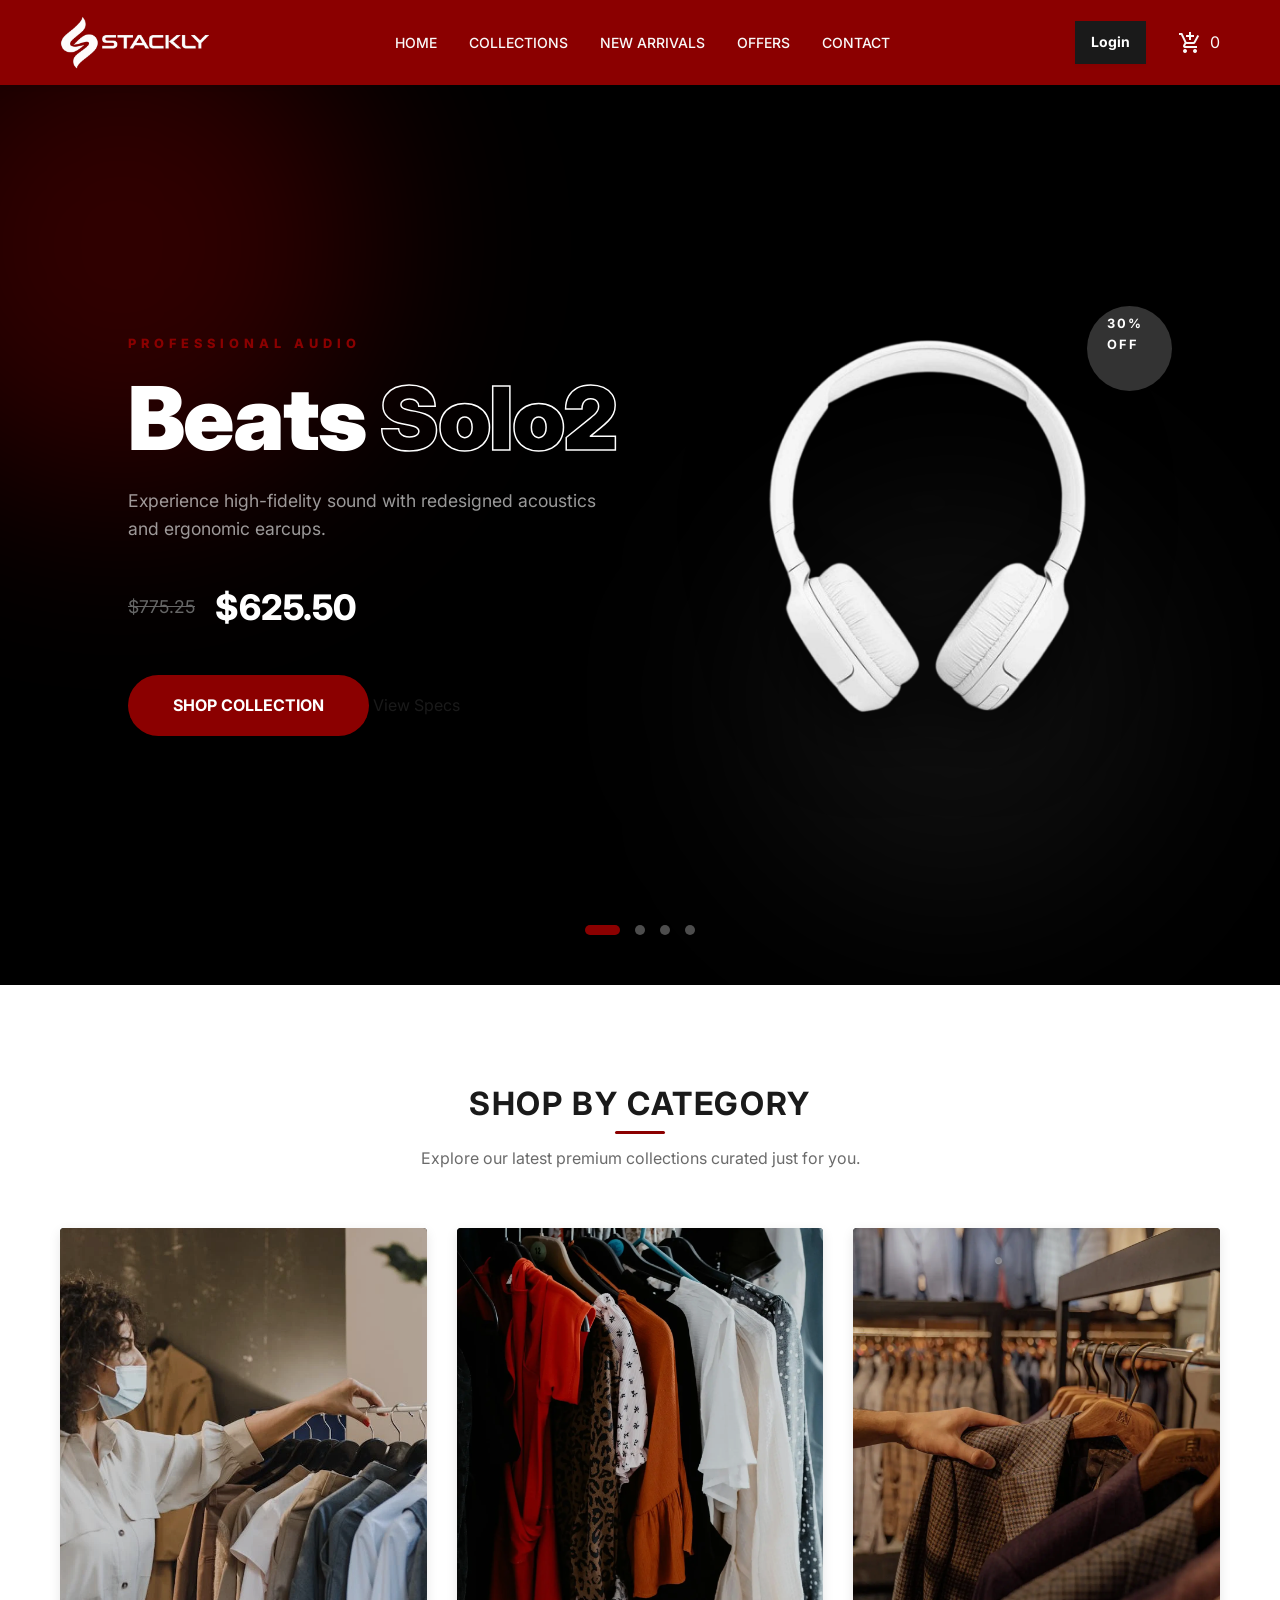
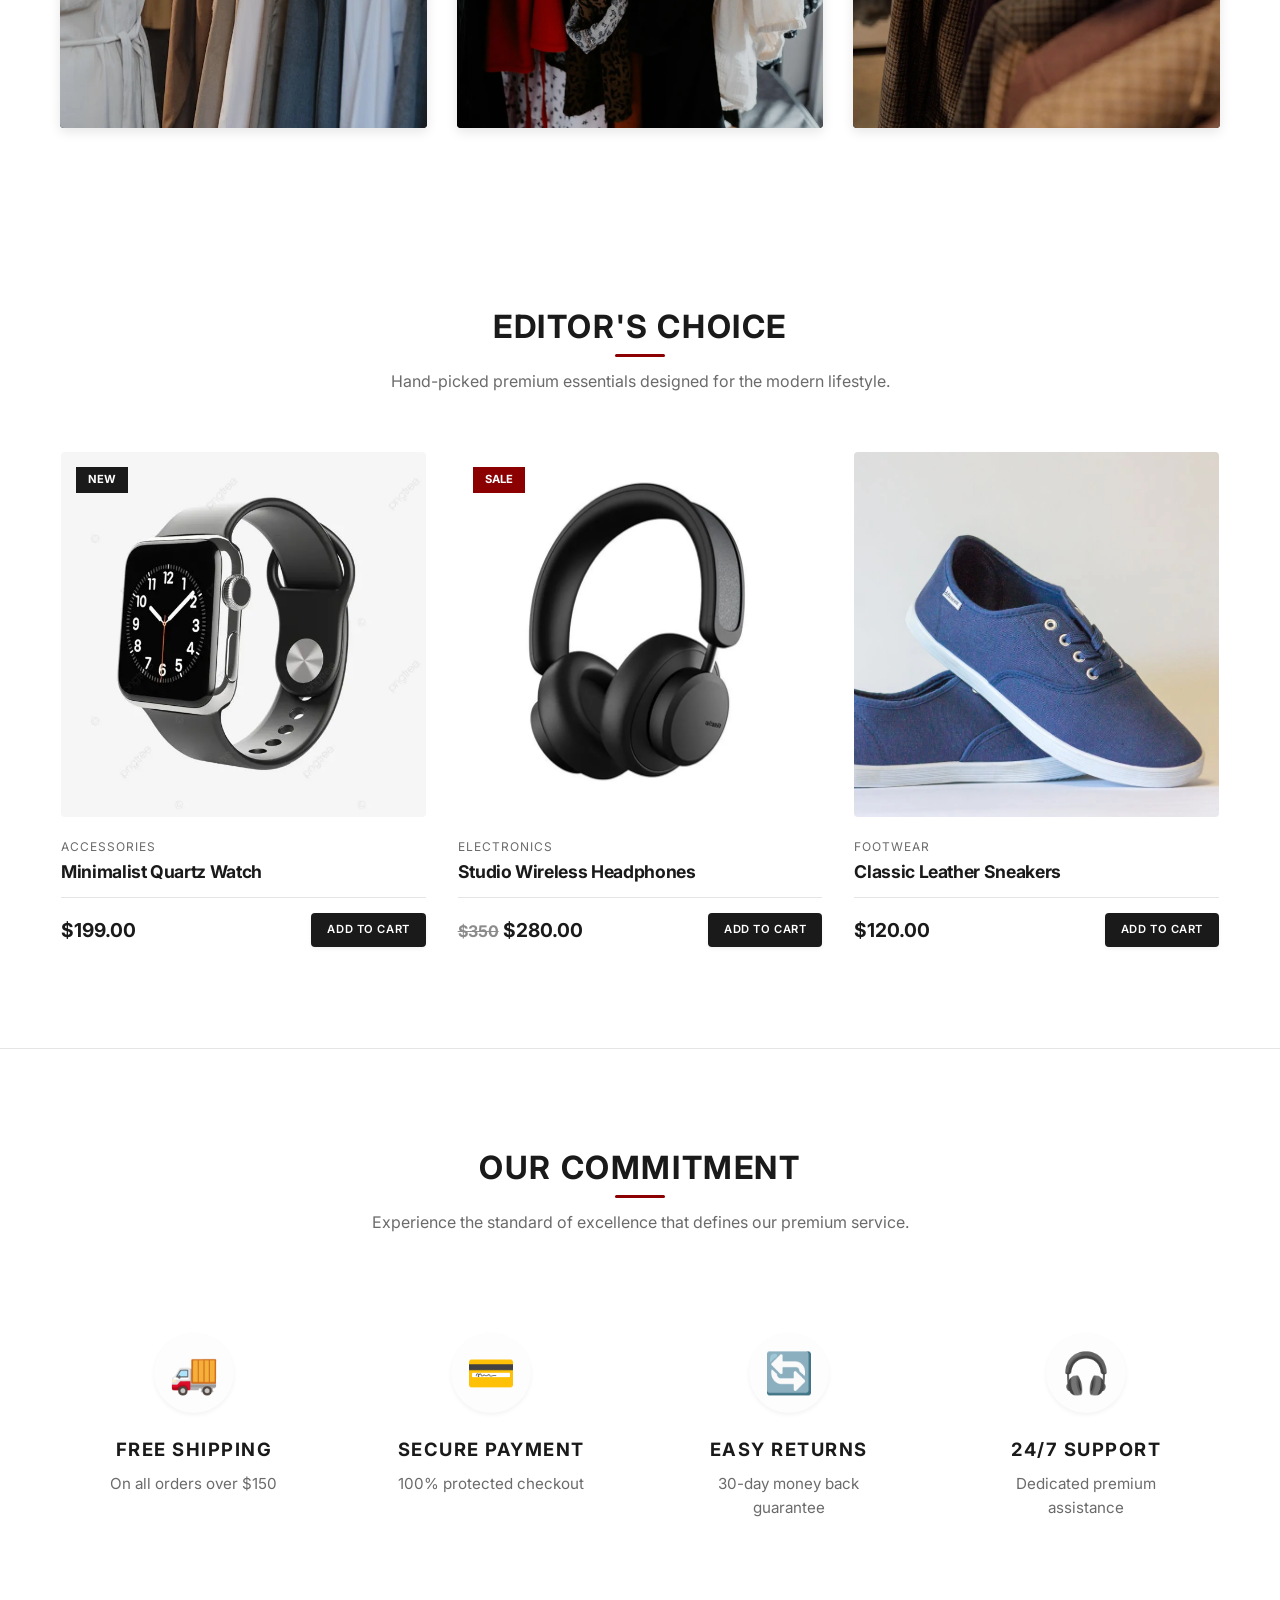
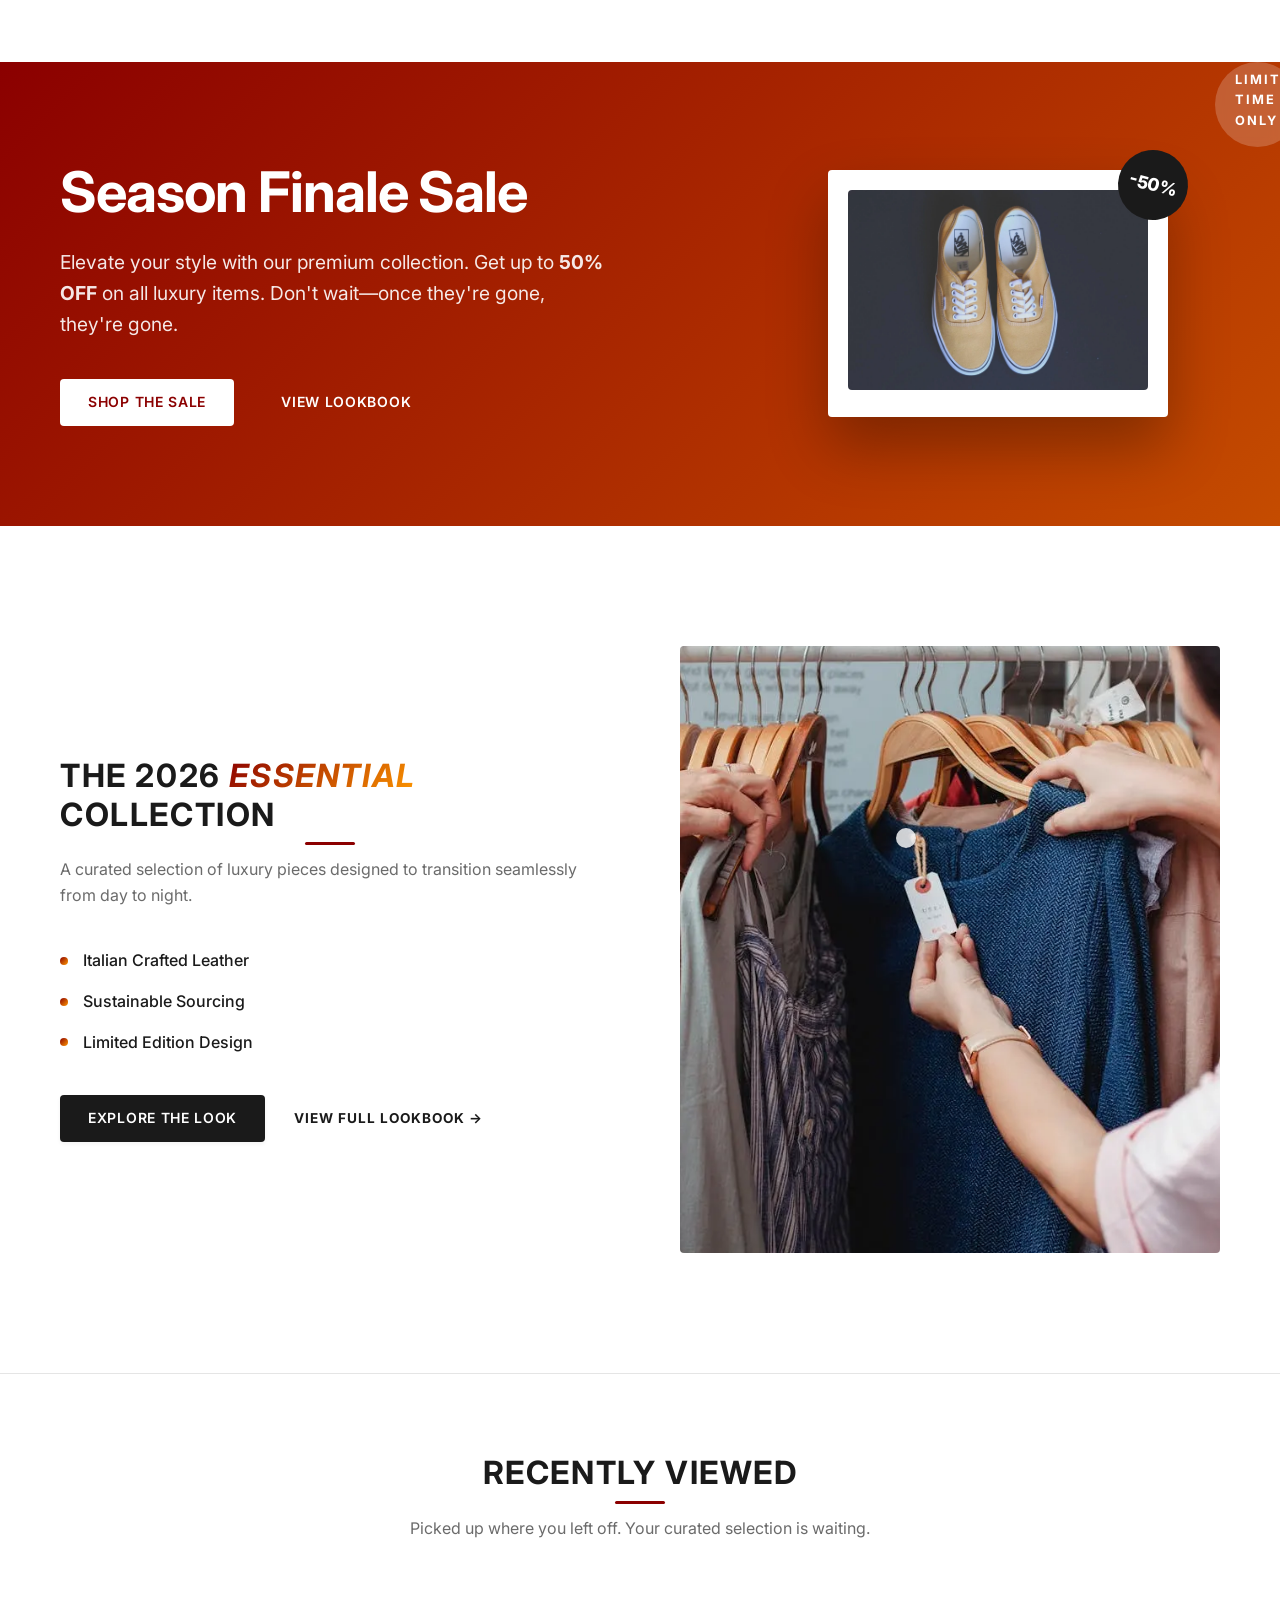
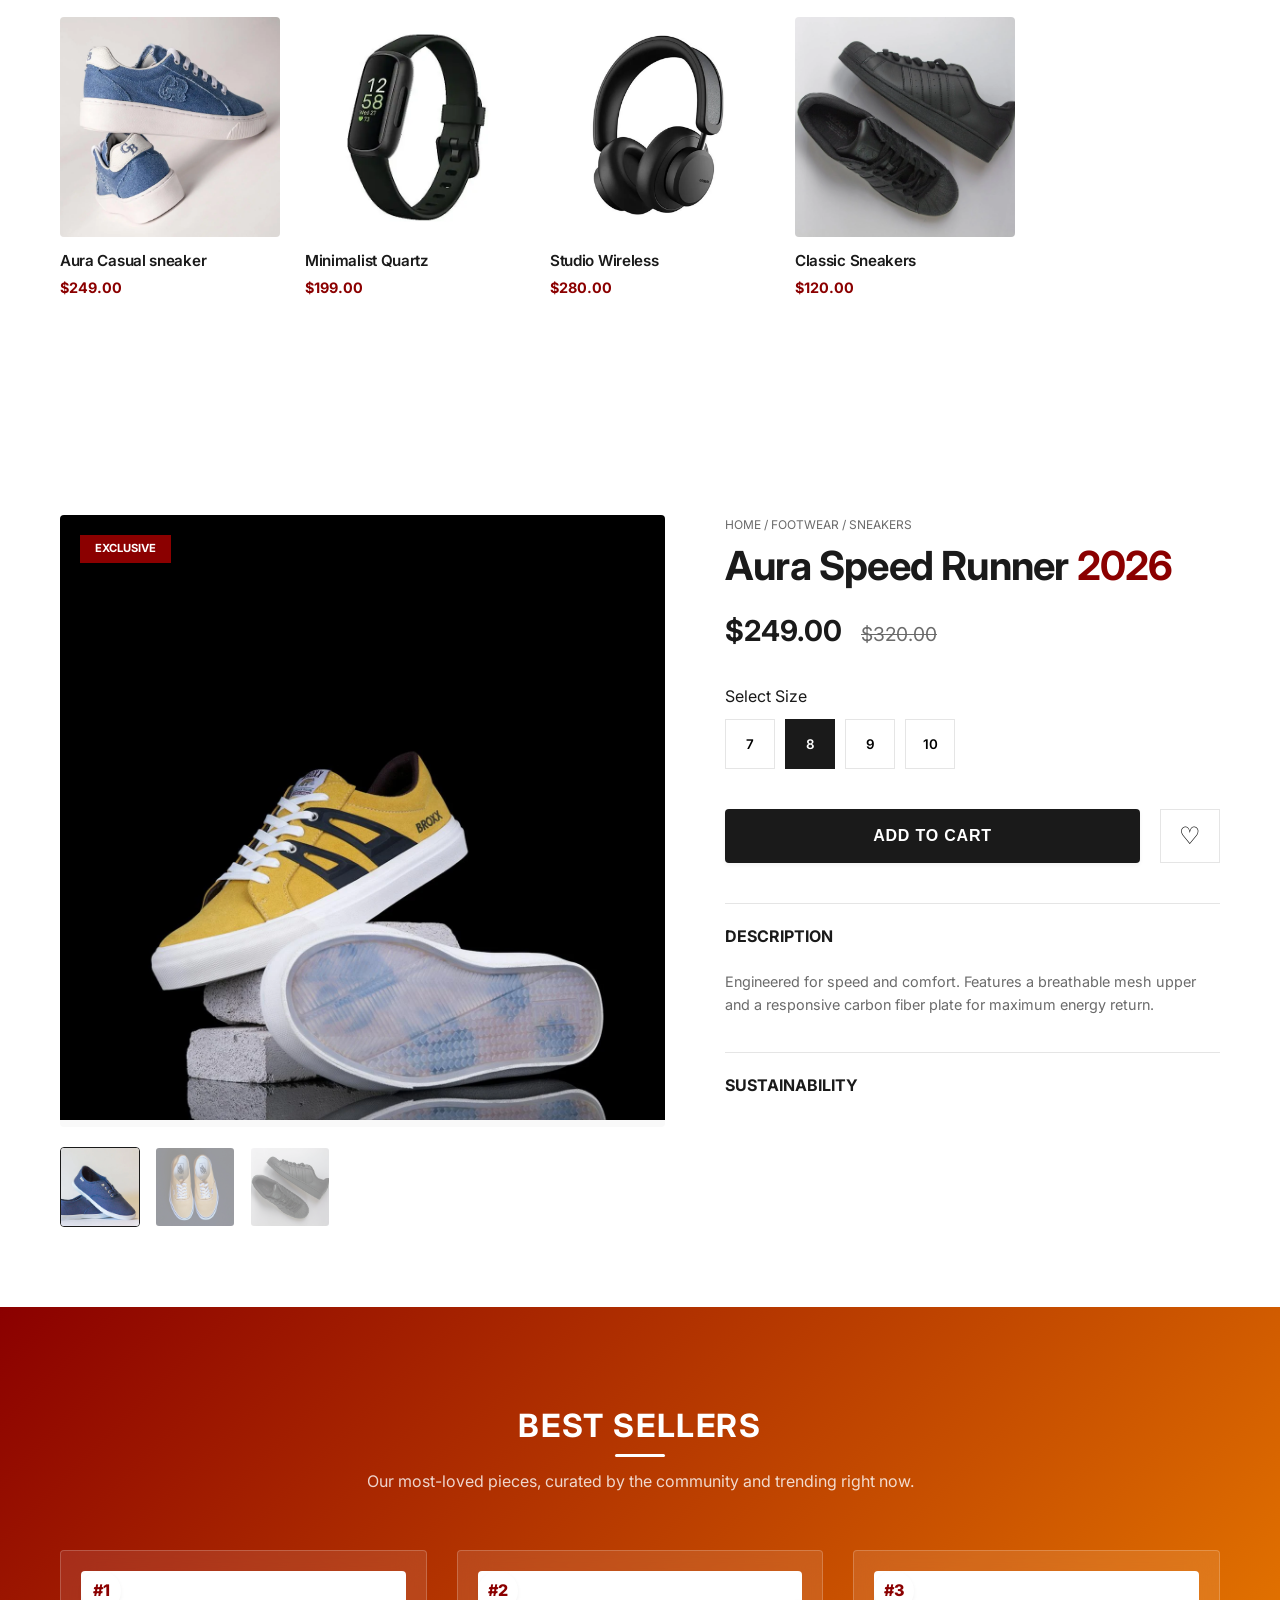
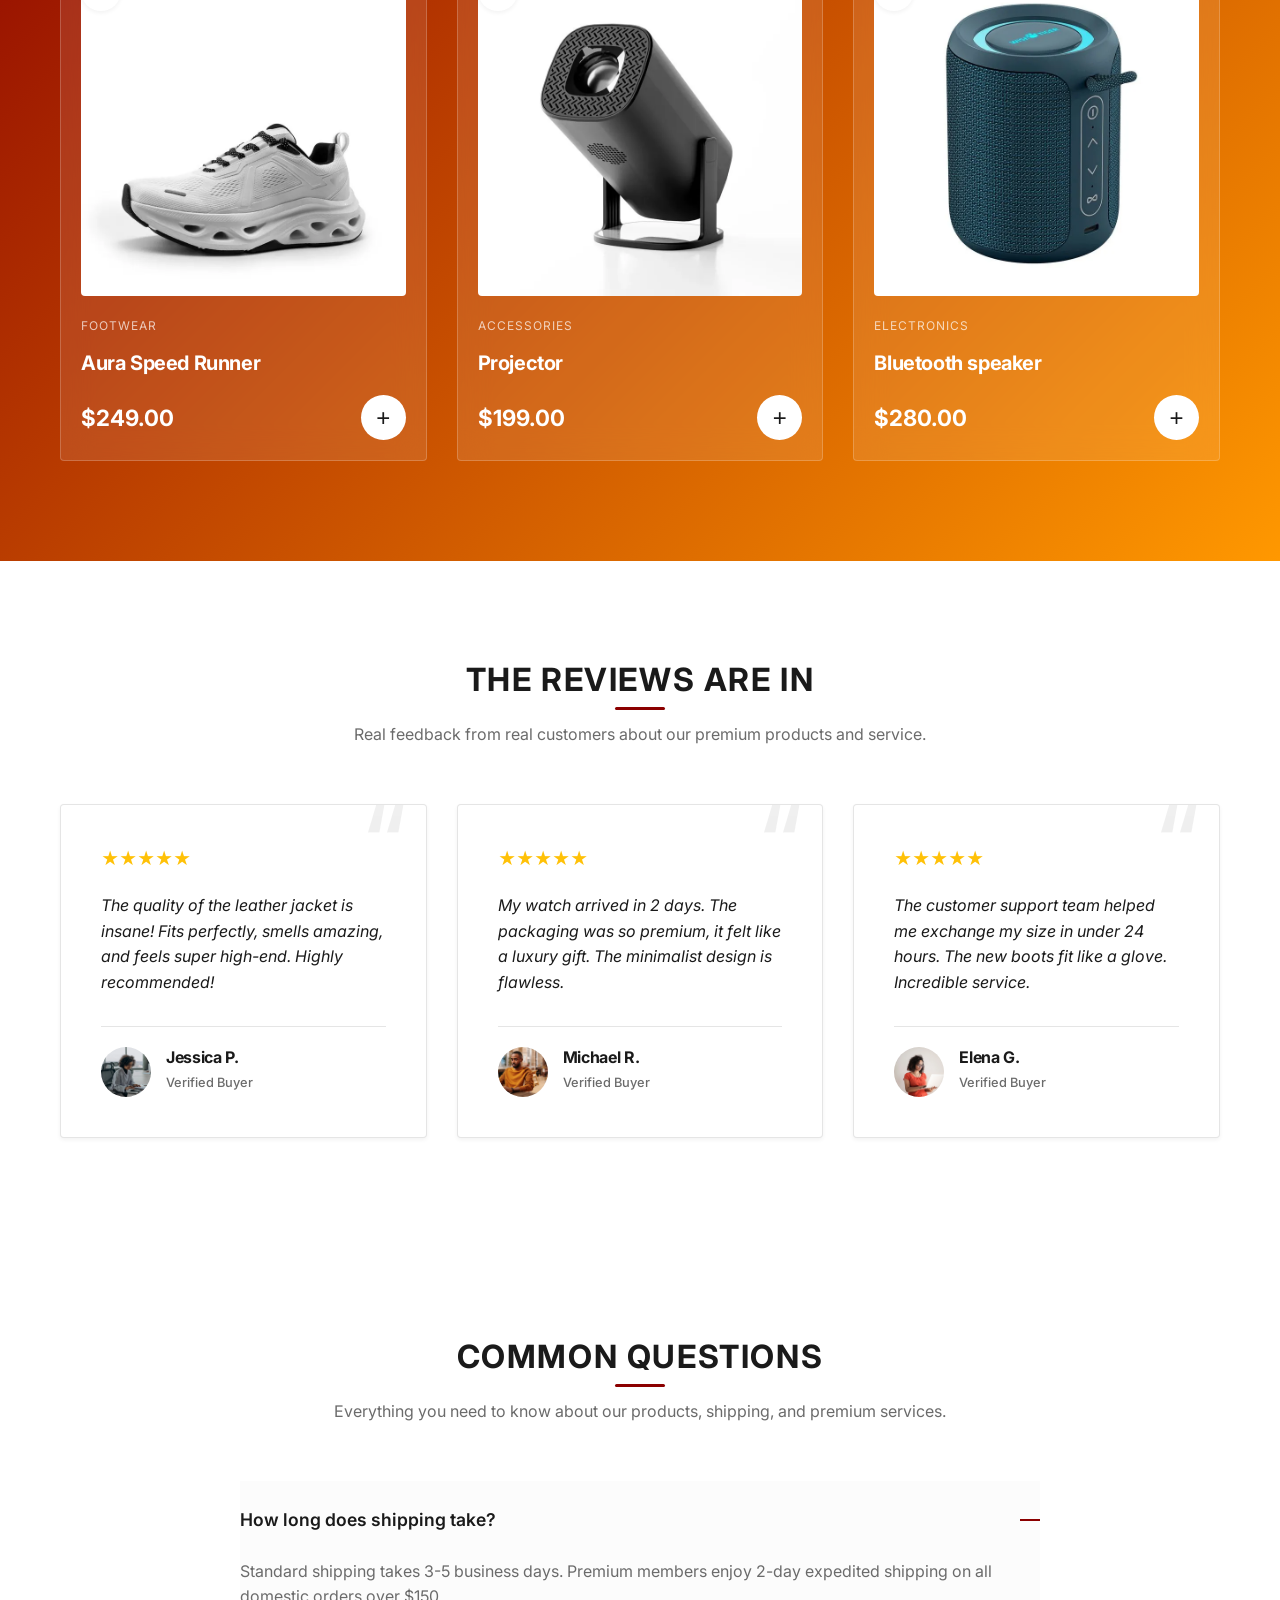
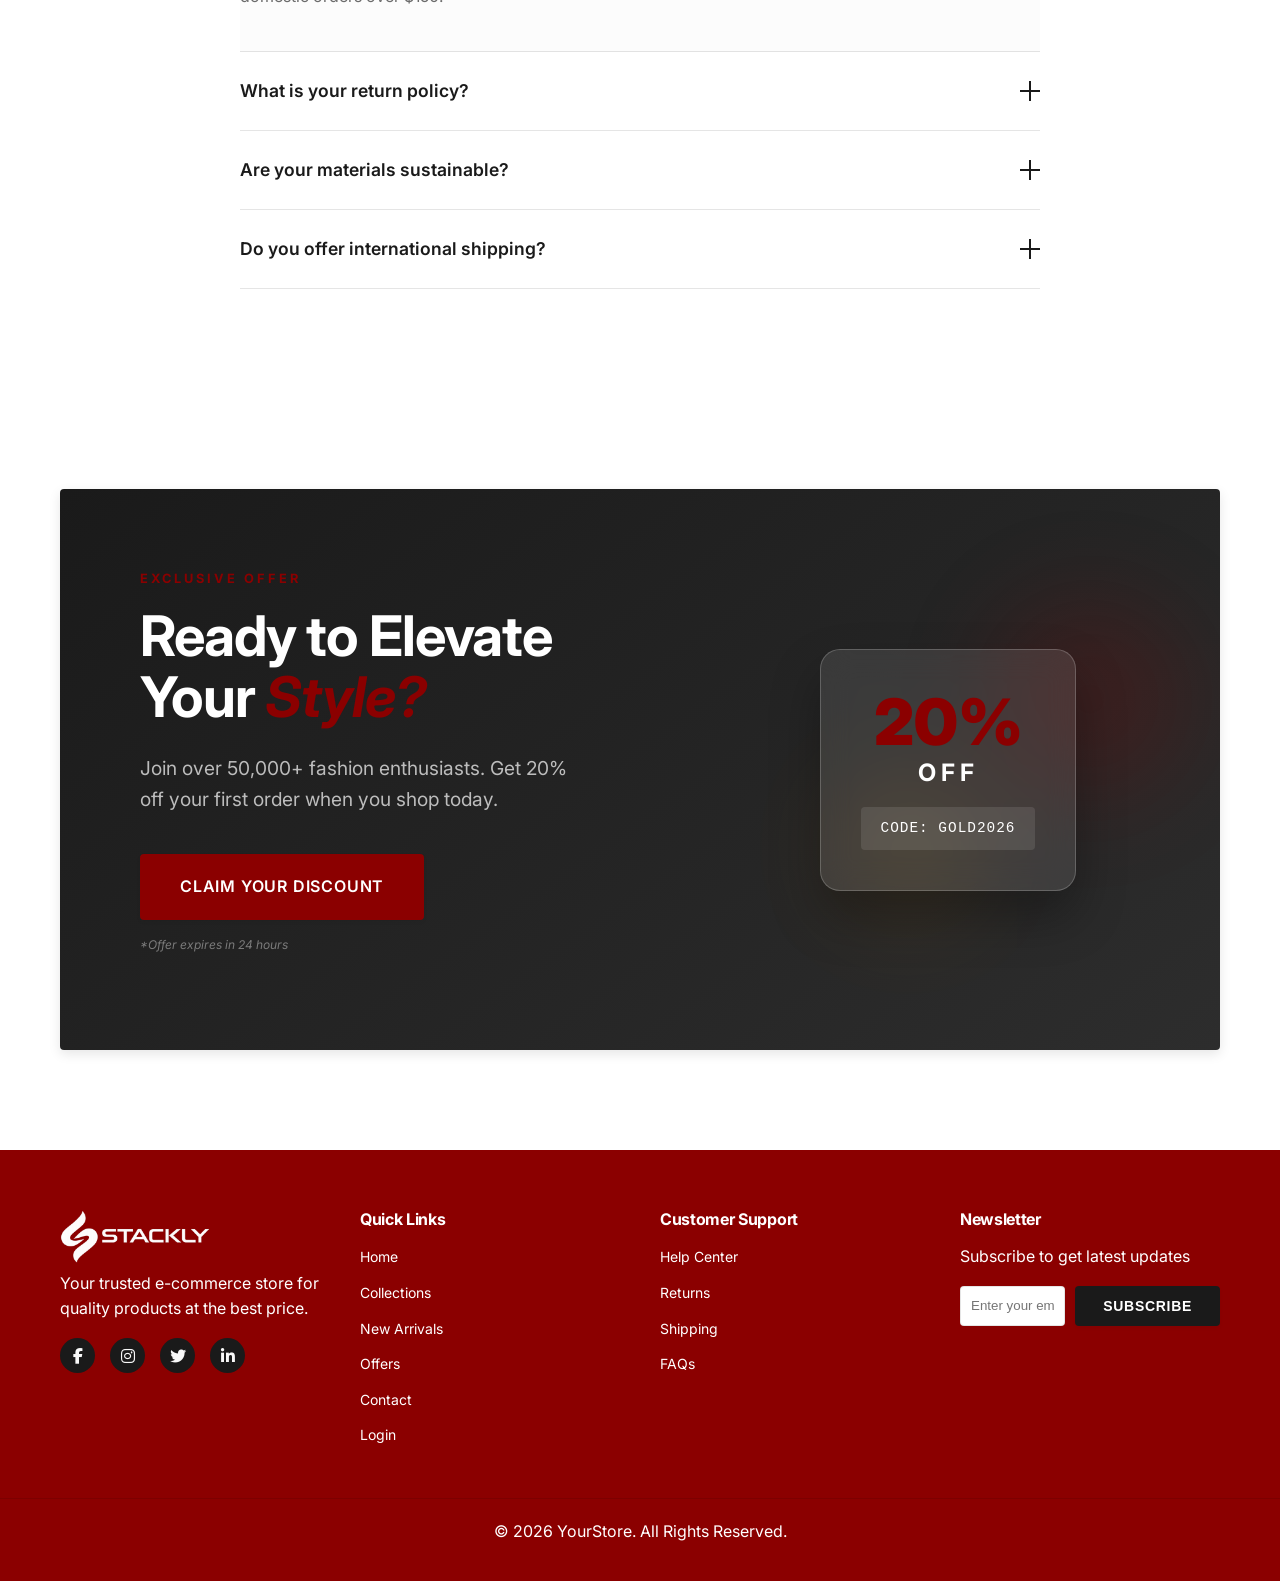
==== commit c1550ccd: "Add files via upload" ====
--- a/index.html
+++ b/index.html
@@ -54,84 +54,109 @@
     <main>
 
         <section class="hero">
+            <div class="hero-bg-blobs">
+                <div class="blob red"></div>
+                <div class="blob dark"></div>
+            </div>
 
             <div class="hero-slider">
-
-                <!-- Slide 1 -->
                 <div class="hero-slide active">
-                    <div class="hero-content">
-                        <p class="hero-tag">HeadPhone</p>
-                        <h1 class="hero-title">Beats Solo2</h1>
-                        <h3>Beats Solo2 Wired On-Ear Headphone</h3>
-                        <p class="old-price">$775.25</p>
-                        <p class="new-price">$625.50</p>
-                        <a href="./404.html" class="btn btn-primary">BUY NOW</a>
-                    </div>
-                    <div class="hero-image">
-                        <img src="./assets/wire.webp" alt="">
-                        <span class="badge">30% OFF</span>
-                    </div>
-                </div>
-
-                <!-- Slide 2 -->
+                    <div class="hero-text-container">
+                        <span class="hero-category">Professional Audio</span>
+                        <h1 class="hero-title">Beats <span>Solo2</span></h1>
+                        <p class="hero-subtitle">Experience high-fidelity sound with redesigned acoustics and ergonomic
+                            earcups.</p>
+                        <div class="hero-price-tag">
+                            <span class="old">$775.25</span>
+                            <span class="current">$625.50</span>
+                        </div>
+                        <div class="hero-cta">
+                            <a href="./404.html" class="btn-premium">SHOP COLLECTION</a>
+                            <a href="#" class="btn-link">View Specs</a>
+                        </div>
+                    </div>
+                    <div class="hero-visual">
+                        <img src="./assets/head.webp" alt="Headphones" class="main-product-img">
+                        <div class="promo-badge">30% <span>OFF</span></div>
+                    </div>
+                </div>
+
                 <div class="hero-slide">
-                    <div class="hero-content">
-                        <p class="hero-tag">Smart Watch</p>
-                        <h1 class="hero-title">Apple Watch</h1>
-                        <h3>Series 9 Smart Watch</h3>
-                        <p class="old-price">$599.00</p>
-                        <p class="new-price">$499.00</p>
-                        <a href="./404.html" class="btn btn-primary">BUY NOW</a>
-                    </div>
-                    <div class="hero-image">
-                        <img src="./assets/wire.webp" alt="">
-                        <span class="badge">20% OFF</span>
-                    </div>
-                </div>
-
-                <!-- Slide 3 -->
+                    <div class="hero-text-container">
+                        <span class="hero-category">Wearable Tech</span>
+                        <h1 class="hero-title">Apple <span>Watch</span></h1>
+                        <p class="hero-subtitle">The most advanced health sensors and faster performance with the Series
+                            9 chip.</p>
+                        <div class="hero-price-tag">
+                            <span class="old">$599.00</span>
+                            <span class="current">$499.00</span>
+                        </div>
+                        <div class="hero-cta">
+                            <a href="./404.html" class="btn-premium">EXPLORE TECH</a>
+                        </div>
+                    </div>
+                    <div class="hero-visual">
+                        <img src="./assets/watch.webp" alt="Watch" class="main-product-img">
+                        <div class="promo-badge">20% <span>OFF</span></div>
+                    </div>
+                </div>
+
                 <div class="hero-slide">
-                    <div class="hero-content">
-                        <p class="hero-tag">Laptop</p>
-                        <h1 class="hero-title">MacBook</h1>
-                        <h3>MacBook Air M2</h3>
-                        <p class="old-price">$1299</p>
-                        <p class="new-price">$1099</p>
-                        <a href="./404.html" class="btn btn-primary">BUY NOW</a>
-                    </div>
-                    <div class="hero-image">
-                        <img src="./assets/wire.webp" alt="">
-                        <span class="badge">15% OFF</span>
-                    </div>
-                </div>
-
-                <!-- Slide 4 -->
+                    <div class="hero-text-container">
+                        <span class="hero-category">Computing</span>
+                        <h1 class="hero-title">MacBook <span>Air</span></h1>
+                        <p class="hero-subtitle">Supercharged by M2 chip. Strikingly thin design with up to 18 hours of
+                            battery life.</p>
+                        <div class="hero-price-tag">
+                            <span class="old">$1299.00</span>
+                            <span class="current">$1099.00</span>
+                        </div>
+                        <div class="hero-cta">
+                            <a href="./404.html" class="btn-premium">UPGRADE NOW</a>
+                        </div>
+                    </div>
+                    <div class="hero-visual">
+                        <img src="./assets/macbook.webp" alt="Laptop" class="main-product-img">
+                        <div class="promo-badge">15% <span>OFF</span></div>
+                    </div>
+                </div>
+
                 <div class="hero-slide">
-                    <div class="hero-content">
-                        <p class="hero-tag">Shoes</p>
-                        <h1 class="hero-title">Nike Air</h1>
-                        <h3>Running Shoes</h3>
-                        <p class="old-price">$199</p>
-                        <p class="new-price">$149</p>
-                        <a href="./404.html" class="btn btn-primary">BUY NOW</a>
-                    </div>
-                    <div class="hero-image">
-                        <img src="./assets/wire.webp" alt="">
-                        <span class="badge">25% OFF</span>
-                    </div>
-                </div>
-
-            </div>
-
-        </section>
-
-
-
-
-
-
-
-        <section class="categories-section">
+                    <div class="hero-text-container">
+                        <span class="hero-category">Lifestyle</span>
+                        <h1 class="hero-title">Nike <span>Air Max</span></h1>
+                        <p class="hero-subtitle">Revolutionary Air technology meets modern aesthetics for maximum
+                            comfort.</p>
+                        <div class="hero-price-tag">
+                            <span class="old">$199.00</span>
+                            <span class="current">$149.00</span>
+                        </div>
+                        <div class="hero-cta">
+                            <a href="./404.html" class="btn-premium">GET ACTIVE</a>
+                        </div>
+                    </div>
+                    <div class="hero-visual">
+                        <img src="./assets/nike.webp" alt="Shoes" class="main-product-img">
+                        <div class="promo-badge">25% <span>OFF</span></div>
+                    </div>
+                </div>
+            </div>
+
+            <div class="hero-pagination">
+                <span class="pager active"></span>
+                <span class="pager"></span>
+                <span class="pager"></span>
+                <span class="pager"></span>
+            </div>
+        </section>
+
+
+
+
+
+
+
+        <section class="categories-section" data-aos="fade-up">
             <div class="container">
                 <div class="section-header">
                     <h2 class="section-title">Shop by Category</h2>
@@ -141,8 +166,7 @@
                 <div class="category-grid">
                     <div class="category-card">
                         <div class="category-image">
-                            <img src="./assets/new.webp"
-                                alt="New Arrivals">
+                            <img src="./assets/new.webp" alt="New Arrivals">
                             <div class="category-overlay">
                                 <h3>New Arrivals</h3>
                                 <a href="./404.html" class="btn btn-secondary small-btn">Explore</a>
@@ -152,8 +176,7 @@
 
                     <div class="category-card">
                         <div class="category-image">
-                            <img src="./assets/women.webp"
-                                alt="Women's Fashion">
+                            <img src="./assets/women.webp" alt="Women's Fashion">
                             <div class="category-overlay">
                                 <h3>Women's Collection</h3>
                                 <a href="./404.html" class="btn btn-secondary small-btn">Shop Now</a>
@@ -163,8 +186,7 @@
 
                     <div class="category-card">
                         <div class="category-image">
-                            <img src="./assets/men.webp"
-                                alt="Men's Fashion">
+                            <img src="./assets/men.webp" alt="Men's Fashion">
                             <div class="category-overlay">
                                 <h3>Men's Essentials</h3>
                                 <a href="./404.html" class="btn btn-secondary small-btn">View All</a>
@@ -179,7 +201,7 @@
 
 
 
-        <section class="product-showcase">
+        <section class="product-showcase" data-aos="fade-down">
             <div class="container">
                 <div class="section-header">
                     <h2 class="section-title">Editor's Choice</h2>
@@ -190,11 +212,12 @@
                     <div class="product-card">
                         <div class="product-badge">New</div>
                         <div class="product-image-wrapper">
-                            <img src="./assets/android.webp"
-                                alt="Premium Watch" class="main-img">
+                            <img src="./assets/android.webp" alt="Premium Watch" class="main-img">
                             <div class="product-actions">
-                                <button class="action-btn" onclick="window.location.href='./404.html'">Quick View</button>
-                                <button class="action-btn" onclick="window.location.href='./404.html'">Add to Wishlist</button>
+                                <button class="action-btn" onclick="window.location.href='./404.html'">Quick
+                                    View</button>
+                                <button class="action-btn" onclick="window.location.href='./404.html'">Add to
+                                    Wishlist</button>
                             </div>
                         </div>
                         <div class="product-info">
@@ -210,11 +233,12 @@
                     <div class="product-card">
                         <div class="product-badge sale-badge">Sale</div>
                         <div class="product-image-wrapper">
-                            <img src="./assets/wireless.webp"
-                                alt="Headphones" class="main-img">
+                            <img src="./assets/wireless.webp" alt="Headphones" class="main-img">
                             <div class="product-actions">
-                                <button class="action-btn" onclick="window.location.href='./404.html'">Quick View</button>
-                                <button class="action-btn" onclick="window.location.href='./404.html'">Add to Wishlist</button>
+                                <button class="action-btn" onclick="window.location.href='./404.html'">Quick
+                                    View</button>
+                                <button class="action-btn" onclick="window.location.href='./404.html'">Add to
+                                    Wishlist</button>
                             </div>
                         </div>
                         <div class="product-info">
@@ -230,11 +254,12 @@
 
                     <div class="product-card">
                         <div class="product-image-wrapper">
-                            <img src="./assets/sneakers.webp"
-                                alt="Shoes" class="main-img">
+                            <img src="./assets/sneakers.webp" alt="Shoes" class="main-img">
                             <div class="product-actions">
-                                <button class="action-btn" onclick="window.location.href='./404.html'">Quick View</button>
-                                <button class="action-btn" onclick="window.location.href='./404.html'">Add to Wishlist</button>
+                                <button class="action-btn" onclick="window.location.href='./404.html'">Quick
+                                    View</button>
+                                <button class="action-btn" onclick="window.location.href='./404.html'">Add to
+                                    Wishlist</button>
                             </div>
                         </div>
                         <div class="product-info">
@@ -255,7 +280,7 @@
 
 
 
-        <section class="features-section">
+        <section class="features-section" data-aos="fade-left">
             <div class="container">
                 <div class="section-header">
                     <h2 class="section-title">Our Commitment</h2>
@@ -296,7 +321,7 @@
 
 
 
-        <section class="promo-banner">
+        <section class="promo-banner" data-aos="zoom-in">
             <div class="container promo-container">
                 <div class="promo-content">
                     <span class="promo-badge">Limited Time Only</span>
@@ -316,21 +341,20 @@
                 <div class="promo-visual">
                     <div class="floating-card">
                         <span class="discount-tag">-50%</span>
-                        <img src="./assets/sneaker 2.webp"
-                            alt="Featured Product">
-                    </div>
-                </div>
-            </div>
-        </section>
-
-
-
-
-
-
-
-
-        <section class="lookbook-section">
+                        <img src="./assets/sneaker 2.webp" alt="Featured Product">
+                    </div>
+                </div>
+            </div>
+        </section>
+
+
+
+
+
+
+
+
+        <section class="lookbook-section" data-aos="fade-up">
             <div class="container lookbook-grid">
                 <div class="lookbook-content">
                     <h2 class="section-title">The 2026 <span>Essential</span> Collection</h2>
@@ -351,8 +375,7 @@
 
                 <div class="lookbook-visual">
                     <div class="image-reveal-container">
-                        <img src="./assets/women 2.webp"
-                            alt="Lookbook" class="reveal-img">
+                        <img src="./assets/women 2.webp" alt="Lookbook" class="reveal-img">
                         <div class="info-point" style="top: 30%; left: 40%;">
                             <div class="pulse"></div>
                             <div class="tooltip">Premium Blazer - $450</div>
@@ -369,7 +392,7 @@
 
 
 
-        <section class="recent-view-section">
+        <section class="recent-view-section" data-aos="fade-left">
             <div class="container">
                 <div class="section-header">
                     <h2 class="section-title">Recently Viewed</h2>
@@ -380,8 +403,7 @@
                     <div class="recent-grid">
                         <div class="recent-card">
                             <div class="recent-img-box">
-                                <img src="./assets/sneaker 3.webp"
-                                    alt="Product">
+                                <img src="./assets/sneaker 3.webp" alt="Product">
                                 <button class="quick-add" onclick="window.location.href='./404.html'">+</button>
                             </div>
                             <div class="recent-info">
@@ -392,8 +414,7 @@
 
                         <div class="recent-card">
                             <div class="recent-img-box">
-                                <img src="./assets/android 2.webp"
-                                    alt="Product">
+                                <img src="./assets/android 2.webp" alt="Product">
                                 <button class="quick-add" onclick="window.location.href='./404.html'">+</button>
                             </div>
                             <div class="recent-info">
@@ -404,8 +425,7 @@
 
                         <div class="recent-card">
                             <div class="recent-img-box">
-                                <img src="./assets/wireless.webp"
-                                    alt="Product">
+                                <img src="./assets/wireless.webp" alt="Product">
                                 <button class="quick-add" onclick="window.location.href='./404.html'">+</button>
                             </div>
                             <div class="recent-info">
@@ -416,8 +436,7 @@
 
                         <div class="recent-card">
                             <div class="recent-img-box">
-                                <img src="./assets/sneaker 4.webp"
-                                    alt="Product">
+                                <img src="./assets/sneaker 4.webp" alt="Product">
                                 <button class="quick-add" onclick="window.location.href='./404.html'">+</button>
                             </div>
                             <div class="recent-info">
@@ -437,21 +456,17 @@
 
 
 
-        <section class="product-details">
+        <section class="product-details" data-aos="fade-down">
             <div class="container product-container">
                 <div class="product-gallery">
                     <div class="main-stage">
                         <span class="badge-tag">Exclusive</span>
-                        <img src="./assets/sneaker 5.webp"
-                            alt="Product Name" id="current-view">
+                        <img src="./assets/sneaker 5.webp" alt="Product Name" id="current-view">
                     </div>
                     <div class="thumb-strip">
-                        <img src="./assets/sneakers.webp"
-                            class="thumb active" alt="View 1">
-                        <img src="./assets/sneaker 2.webp" class="thumb"
-                            alt="View 2">
-                        <img src="./assets/sneaker 4.webp" class="thumb"
-                            alt="View 3">
+                        <img src="./assets/sneakers.webp" class="thumb active" alt="View 1">
+                        <img src="./assets/sneaker 2.webp" class="thumb" alt="View 2">
+                        <img src="./assets/sneaker 4.webp" class="thumb" alt="View 3">
                     </div>
                 </div>
 
@@ -475,7 +490,8 @@
                     </div>
 
                     <div class="purchase-actions">
-                        <button class="btn btn-primary buy-now" onclick="window.location.href='./404.html'">Add to Cart</button>
+                        <button class="btn btn-primary buy-now" onclick="window.location.href='./404.html'">Add to
+                            Cart</button>
                         <button class="wishlist-heart" onclick="window.location.href='./404.html'">♡</button>
                     </div>
 
@@ -501,7 +517,7 @@
 
 
 
-        <section class="best-seller-section">
+        <section class="best-seller-section" data-aos="zoom-in">
             <div class="container">
                 <div class="section-header light-header">
                     <h2 class="section-title">Best Sellers</h2>
@@ -513,8 +529,7 @@
                     <div class="best-card">
                         <div class="rank-tag">#1</div>
                         <div class="best-img-box">
-                            <img src="./assets/sneaker 6.webp"
-                                alt="Product">
+                            <img src="./assets/sneaker 6.webp" alt="Product">
                         </div>
                         <div class="best-details">
                             <p class="best-cat">Footwear</p>
@@ -529,8 +544,7 @@
                     <div class="best-card">
                         <div class="rank-tag">#2</div>
                         <div class="best-img-box">
-                            <img src="./assets/projector.webp"
-                                alt="Product">
+                            <img src="./assets/projector.webp" alt="Product">
                         </div>
                         <div class="best-details">
                             <p class="best-cat">Accessories</p>
@@ -545,8 +559,7 @@
                     <div class="best-card">
                         <div class="rank-tag">#3</div>
                         <div class="best-img-box">
-                            <img src="./assets/speaker 1.webp"
-                                alt="Product">
+                            <img src="./assets/speaker 1.webp" alt="Product">
                         </div>
                         <div class="best-details">
                             <p class="best-cat">Electronics</p>
@@ -568,7 +581,7 @@
 
 
 
-        <section class="testimonials-section">
+        <section class="testimonials-section" data-aos="fade-up">
             <div class="container">
                 <div class="section-header">
                     <h2 class="section-title">The Reviews Are In</h2>
@@ -628,7 +641,7 @@
 
 
 
-        <section class="faq-section">
+        <section class="faq-section" data-aos="fade-left">
             <div class="container">
                 <div class="section-header">
                     <h2 class="section-title">Common Questions</h2>
@@ -690,7 +703,7 @@
 
 
 
-        <section class="final-cta-section">
+        <section class="final-cta-section" data-aos="zoom-in">
             <div class="container">
                 <div class="cta-wrapper">
                     <div class="cta-content">
--- a/style.css
+++ b/style.css
@@ -47,156 +47,294 @@
 
 
 
-
-
- .hero {
+  .hero {
      width: 100%;
-     height: 90vh;
+     height: 100vh;
+     background: #000;
      position: relative;
      overflow: hidden;
- }
-
- .hero-slider {
-     width: 100%;
-     height: 100%;
-     position: relative;
- }
-
- .hero-slide {
+     display: flex;
+     align-items: center;
+ }
+
+  .hero-bg-blobs {
      position: absolute;
      width: 100%;
      height: 100%;
+     filter: blur(100px);
+     z-index: 0;
+ }
+
+ .blob {
+     position: absolute;
+     border-radius: 50%;
+     opacity: 0.35;
+     animation: blobMove 15s infinite alternate ease-in-out;
+ }
+
+ .blob.red {
+     width: 500px;
+     height: 500px;
+     background: #8b0000;
+     top: -10%;
+     left: -10%;
+ }
+
+ .blob.dark {
+     width: 400px;
+     height: 400px;
+     background: #333;
+     bottom: 10%;
+     right: 10%;
+     animation-delay: -5s;
+ }
+
+ @keyframes blobMove {
+     from {
+         transform: translate(0, 0) scale(1);
+     }
+
+     to {
+         transform: translate(150px, 80px) scale(1.15);
+     }
+ }
+
+  .hero-slide {
+     position: absolute;
+     inset: 0;
      display: flex;
      align-items: center;
-     justify-content: space-between;
-     padding: 0 80px;
+     justify-content: center;
+     gap: 80px;
+     padding: 0 10%;
      opacity: 0;
-     transition: var(--transition);
-     background: linear-gradient(135deg, #8b0000, #ff9800);
-     /* background-color: var(--text-main); */
+     visibility: hidden;
+     transition: opacity 1s ease-in-out;
+     z-index: 1;
  }
 
  .hero-slide.active {
      opacity: 1;
-     z-index: 1;
- }
-
- .hero-content {
-     max-width: 500px;
-     color: var(--text-light);
- }
-
- .hero-tag {
-     margin-bottom: 10px;
-     font-size: var(--fs-p-sm);
+     visibility: visible;
+ }
+
+  .hero-text-container {
+     max-width: 600px;
+ }
+
+ .hero-category {
+     color: #8b0000;
+     text-transform: uppercase;
+     letter-spacing: 5px;
+     font-weight: 800;
+     font-size: 0.8rem;
+     display: block;
+     margin-bottom: 20px;
  }
 
  .hero-title {
-     font-size: 4rem;
-     opacity: 0.2;
- }
-
- .hero-content h3 {
-     color: var(--text-light);
- }
-
- .old-price {
+     font-size: 5.5rem;
+     color: #fff;
+     font-weight: 900;
+     line-height: 1;
+     margin-bottom: 25px;
+ }
+
+ .hero-title span {
+     color: transparent;
+     -webkit-text-stroke: 1.5px #fff;
+ }
+
+ .hero-subtitle {
+     color: rgba(255, 255, 255, 0.6);
+     font-size: 1.1rem;
+     line-height: 1.6;
+     margin-bottom: 35px;
+ }
+
+  .hero-price-tag {
+     display: flex;
+     align-items: center;
+     gap: 20px;
+     margin-bottom: 40px;
+ }
+
+ .hero-price-tag .old {
      text-decoration: line-through;
-     margin-top: 10px;
- }
-
- .new-price {
-     color: #00ff00;
-     font-size: 1.5rem;
+     color: #666;
+     font-size: 1.1rem;
+ }
+
+ .hero-price-tag .current {
+     color: #fff;
+     font-size: 2.2rem;
+     font-weight: 800;
+ }
+
+ .btn-premium {
+     padding: 18px 45px;
+     background: #8b0000;
+     color: #fff;
+     text-decoration: none;
      font-weight: 700;
-     margin-bottom: 20px;
- }
-
- .hero-image {
+     border-radius: 50px;
+     transition: 0.4s cubic-bezier(0.175, 0.885, 0.32, 1.275);
+     display: inline-block;
+ }
+
+ .btn-premium:hover {
+     transform: translateY(-5px);
+     box-shadow: 0 10px 25px rgba(139, 0, 0, 0.5);
+ }
+
+  .hero-visual {
      position: relative;
  }
 
- .hero-image img {
-     width: 350px;
- }
-
- .badge {
+ .main-product-img {
+     width: 450px;
+     filter: drop-shadow(0 20px 40px rgba(0, 0, 0, 0.9));
+ }
+
+ .promo-badge {
      position: absolute;
      top: 0;
-     right: 0;
-     background: var(--accent-callout);
-     color: var(--text-light);
-     padding: 10px 15px;
+     right: -20px;
+     background: #fff;
+     color: #000;
+     width: 85px;
+     height: 85px;
      border-radius: 50%;
-     font-size: 14px;
- }
-
- @media (max-width: 768px) {
-
-     .hero {
-         height: auto;
-         padding: 40px 0;
-     }
-
-     .hero-slide {
-         flex-direction: column;
-         text-align: center;
-         padding: 20px;
-         justify-content: center;
-         position: absolute;
+     display: flex;
+     flex-direction: column;
+     align-items: center;
+     justify-content: center;
+     font-weight: 900;
+     font-size: 1.1rem;
+ }
+
+  .hero-slide.active .hero-category {
+     animation: slideLeft 1s both 0.2s;
+ }
+
+ .hero-slide.active .hero-title {
+     animation: slideLeft 1s both 0.4s;
+ }
+
+ .hero-slide.active .hero-subtitle {
+     animation: slideLeft 1s both 0.6s;
+ }
+
+ .hero-slide.active .hero-cta {
+     animation: slideLeft 1s both 0.8s;
+ }
+
+ .hero-slide.active .main-product-img {
+     animation: zoomIn 1.2s both 0.5s;
+ }
+
+ @keyframes slideLeft {
+     from {
+         opacity: 0;
+         transform: translateX(-60px);
+     }
+
+     to {
+         opacity: 1;
+         transform: translateX(0);
+     }
+ }
+
+ @keyframes zoomIn {
+     from {
+         opacity: 0;
+         transform: scale(0.8);
+     }
+
+     to {
+         opacity: 1;
+         transform: scale(1);
+     }
+ }
+
+  .hero-pagination {
+     position: absolute;
+     bottom: 50px;
+     left: 50%;
+     transform: translateX(-50%);
+     display: flex;
+     gap: 15px;
+     z-index: 10;
+ }
+
+ .pager {
+     width: 10px;
+     height: 10px;
+     border-radius: 50%;
+     background: rgba(255, 255, 255, 0.3);
+     cursor: pointer;
+     transition: 0.3s;
+ }
+
+ .pager.active {
+     background: #8b0000;
+     width: 35px;
+     border-radius: 10px;
+ }
+
+ @media (max-width: 992px) {
+    .hero {
+        height: auto; 
+        min-height: 100vh;
+        padding: 80px 0 50px; 
+    }
+
+    .hero-slide {
+        position: relative;  
+        flex-direction: column-reverse;  
+        gap: 30px;
+        padding: 0 50px;
         opacity: 0;
-     }
-
-       .hero-slide.active {
-        position: relative;
+        display: none;  
+    }
+
+    .hero-slide.active {
+        display: flex;  
         opacity: 1;
     }
 
-    .hero {
-        height: auto;
+    .hero-title {
+        font-size: 3.2rem; 
+        margin-bottom: 15px;
     }
 
-     .hero-content {
-         max-width: 100%;
-     }
-
-     .hero-title {
-         font-size: 2.5rem;
-     }
-
-     .hero-content h3 {
-         font-size: 1rem;
-     }
-
-     .old-price {
-         font-size: 0.9rem;
-     }
-
-     .new-price {
-         font-size: 1.3rem;
-     }
-
-     .hero-image {
-         margin-top: 30px;
-     }
-
-     .hero-image img {
-         width: 220px;
-     }
-
-     .badge {
-         top: -10px;
-         right: 20px;
-         font-size: 12px;
-         padding: 8px 12px;
-     }
-
-     .btn {
-         padding: 10px 20px;
-         font-size: 0.75rem;
-     }
- }
-
+    .hero-subtitle {
+        font-size: 1rem;
+        margin-bottom: 25px;
+    }
+
+    .main-product-img {
+        width: 100%;
+        max-width: 300px;  
+        margin: 0 auto;
+    }
+
+    .promo-badge {
+        width: 70px;
+        height: 70px;
+        font-size: 0.9rem;
+        top: -10px;
+        right: 10%;
+    }
+
+    .hero-price-tag .current {
+        font-size: 1.8rem;
+    }
+
+    .hero-pagination {
+        bottom: 20px;
+    }
+}
 
 
 
@@ -762,7 +900,7 @@
      gap: 80px;
  }
 
-  .lookbook-content .section-title span {
+ .lookbook-content .section-title span {
      background: linear-gradient(135deg, #8b0000, #ff9800);
      -webkit-background-clip: text;
      -webkit-text-fill-color: transparent;
@@ -803,12 +941,12 @@
      transform: translateX(5px);
  }
 
-  .image-reveal-container {
+ .image-reveal-container {
      position: relative;
      border-radius: var(--border-radius);
      overflow: hidden;
      clip-path: inset(0 0 100% 0);
-      animation: revealIn 1.5s cubic-bezier(0.77, 0, 0.175, 1) forwards;
+     animation: revealIn 1.5s cubic-bezier(0.77, 0, 0.175, 1) forwards;
  }
 
  @keyframes revealIn {
@@ -827,9 +965,9 @@
 
  .image-reveal-container:hover .reveal-img {
      transform: scale(1);
-  }
-
-  .info-point {
+ }
+
+ .info-point {
      position: absolute;
      cursor: pointer;
  }
@@ -878,7 +1016,7 @@
      transform: translateX(-50%) translateY(0);
  }
 
-  @media (max-width: 992px) {
+ @media (max-width: 992px) {
      .lookbook-grid {
          grid-template-columns: 1fr;
          gap: 50px;
@@ -908,10 +1046,10 @@
      border-top: 1px solid var(--border-thin);
  }
 
-  .recent-grid-wrapper {
+ .recent-grid-wrapper {
      overflow-x: auto;
      padding: 20px 0 40px 0;
-      scrollbar-width: none;
+     scrollbar-width: none;
  }
 
  .recent-grid-wrapper::-webkit-scrollbar {
@@ -924,7 +1062,7 @@
      width: max-content;
  }
 
-  .recent-card {
+ .recent-card {
      width: 220px;
      background: var(--bg-card);
      transition: transform 0.4s cubic-bezier(0.175, 0.885, 0.32, 1.275);
@@ -952,14 +1090,14 @@
      transition: var(--transition);
  }
 
-  .quick-add {
+ .quick-add {
      position: absolute;
      bottom: 10px;
      right: 10px;
      width: 35px;
      height: 35px;
      background: var(--action-primary);
-      color: #fff;
+     color: #fff;
      border: none;
      border-radius: 50%;
      font-size: 1.2rem;
@@ -980,9 +1118,9 @@
 
  .quick-add:hover {
      background: var(--accent-callout);
-  }
-
-  .recent-info h4 {
+ }
+
+ .recent-info h4 {
      font-size: 0.95rem;
      font-weight: 600;
      margin-bottom: 5px;
@@ -997,7 +1135,7 @@
      font-weight: 700;
  }
 
-  @media (max-width: 600px) {
+ @media (max-width: 600px) {
      .recent-card {
          width: 180px;
      }
@@ -1011,7 +1149,7 @@
          transform: scale(1);
      }
 
-  }
+ }
 
 
 
@@ -1031,7 +1169,7 @@
      align-items: start;
  }
 
-  .product-gallery {
+ .product-gallery {
      position: sticky;
      top: 100px;
  }
@@ -1052,14 +1190,14 @@
 
  .main-stage:hover img {
      transform: scale(1.1);
-  }
+ }
 
  .badge-tag {
      position: absolute;
      top: 20px;
      left: 20px;
      background: var(--accent-callout);
-      color: #fff;
+     color: #fff;
      padding: 5px 15px;
      font-size: 0.7rem;
      font-weight: 700;
@@ -1089,7 +1227,7 @@
      border-color: var(--action-primary);
  }
 
-  .brand-path {
+ .brand-path {
      font-size: 0.75rem;
      color: var(--text-muted);
      text-transform: uppercase;
@@ -1122,7 +1260,7 @@
      font-size: 1.2rem;
  }
 
-  .size-options {
+ .size-options {
      display: flex;
      gap: 10px;
      margin-top: 10px;
@@ -1172,7 +1310,7 @@
      border-color: var(--accent-callout);
  }
 
-  .product-accordion summary {
+ .product-accordion summary {
      padding: 20px 0;
      border-top: 1px solid var(--border-thin);
      font-weight: 700;
@@ -1187,7 +1325,7 @@
      font-size: 0.9rem;
  }
 
-  @media (max-width: 992px) {
+ @media (max-width: 992px) {
      .product-container {
          grid-template-columns: 1fr;
      }
@@ -1203,32 +1341,32 @@
 
 
 
-  .best-seller-section {
+ .best-seller-section {
      padding: 100px 0;
      background: linear-gradient(135deg, #8b0000, #ff9800);
      overflow: hidden;
  }
 
-  .light-header .section-title {
+ .light-header .section-title {
      color: #ffffff !important;
  }
 
  .light-header .section-title::after {
      background-color: #ffffff;
-  }
+ }
 
  .light-header .section-subtitle {
      color: rgba(255, 255, 255, 0.8);
  }
 
-  .best-seller-carousel {
+ .best-seller-carousel {
      display: grid;
      grid-template-columns: repeat(auto-fit, minmax(300px, 1fr));
      gap: 30px;
      margin-top: 50px;
  }
 
-  .best-card {
+ .best-card {
      background: rgba(255, 255, 255, 0.1);
      backdrop-filter: blur(15px);
      -webkit-backdrop-filter: blur(15px);
@@ -1246,7 +1384,7 @@
      box-shadow: 0 25px 50px rgba(0, 0, 0, 0.2);
  }
 
-  .rank-tag {
+ .rank-tag {
      position: absolute;
      top: 20px;
      left: 20px;
@@ -1263,7 +1401,7 @@
      box-shadow: var(--shadow-sm);
  }
 
-  .best-img-box {
+ .best-img-box {
      width: 100%;
      aspect-ratio: 1/1;
      border-radius: 4px;
@@ -1282,7 +1420,7 @@
      transform: scale(1.1);
  }
 
-  .best-cat {
+ .best-cat {
      color: rgba(255, 255, 255, 0.7);
      font-size: 0.75rem;
      text-transform: uppercase;
@@ -1325,7 +1463,7 @@
      color: #fff;
  }
 
-  @media (max-width: 768px) {
+ @media (max-width: 768px) {
      .best-seller-carousel {
          grid-template-columns: 1fr;
      }
@@ -1340,34 +1478,34 @@
  .testimonials-section {
      padding: 100px 0;
      background-color: var(--bg-main);
-  }
+ }
 
  .testimonial-grid {
      display: grid;
      grid-template-columns: repeat(auto-fit, minmax(320px, 1fr));
      gap: 30px;
-      perspective: 1000px;
- }
-
-  .quote-card {
+     perspective: 1000px;
+ }
+
+ .quote-card {
      background: #fff;
      padding: 40px;
      border-radius: var(--border-radius);
      border: 1px solid var(--border-thin);
      position: relative;
      box-shadow: var(--shadow-sm);
-      transition: transform 0.6s cubic-bezier(0.165, 0.84, 0.44, 1),
+     transition: transform 0.6s cubic-bezier(0.165, 0.84, 0.44, 1),
          box-shadow 0.6s ease;
      overflow: hidden;
      cursor: pointer;
  }
 
-  .quote-card:hover {
+ .quote-card:hover {
      transform: translateY(-10px) rotate3d(1, 1, 0, 5deg);
-      box-shadow: 0 30px 60px rgba(0, 0, 0, 0.08);
-  }
-
-  .quote-icon {
+     box-shadow: 0 30px 60px rgba(0, 0, 0, 0.08);
+ }
+
+ .quote-icon {
      position: absolute;
      top: -20px;
      right: 20px;
@@ -1375,30 +1513,30 @@
      font-family: 'Inter', sans-serif;
      line-height: 1;
      color: var(--text-muted);
-      opacity: 0.1;
+     opacity: 0.1;
      transition: all 0.5s ease;
  }
 
  .quote-card:hover .quote-icon {
      color: var(--accent-callout);
-      opacity: 0.3;
+     opacity: 0.3;
      top: -10px;
-  }
-
-  .rating {
+ }
+
+ .rating {
      color: #ffc107;
-      font-size: 1.1rem;
+     font-size: 1.1rem;
      margin-bottom: 20px;
  }
 
  .review-text {
      color: var(--text-main);
-      font-style: italic;
+     font-style: italic;
      font-size: var(--fs-p);
      margin-bottom: 30px;
  }
 
-  .reviewer-info {
+ .reviewer-info {
      display: flex;
      align-items: center;
      gap: 15px;
@@ -1424,7 +1562,7 @@
      font-weight: 500;
  }
 
-  @media (max-width: 768px) {
+ @media (max-width: 768px) {
      .testimonial-grid {
          gap: 20px;
      }
@@ -1433,7 +1571,7 @@
          transform: translateY(-5px);
      }
 
-  }
+ }
 
 
 
@@ -1452,7 +1590,7 @@
      margin: 0 auto;
  }
 
-  .faq-item {
+ .faq-item {
      background-color: #fff;
      border-bottom: 1px solid var(--border-thin);
      transition: var(--transition);
@@ -1460,11 +1598,11 @@
 
  .faq-item[open] {
      background-color: #fcfcfc;
-  }
-
-  .faq-question {
+ }
+
+ .faq-question {
      list-style: none;
-      padding: 25px 0;
+     padding: 25px 0;
      font-size: 1.1rem;
      font-weight: 600;
      color: var(--text-main);
@@ -1477,13 +1615,13 @@
 
  .faq-question::-webkit-details-marker {
      display: none;
-  }
+ }
 
  .faq-question:hover {
      color: var(--accent-callout);
-  }
-
-  .faq-icon {
+ }
+
+ .faq-icon {
      position: relative;
      width: 20px;
      height: 20px;
@@ -1497,7 +1635,7 @@
      transition: transform 0.4s cubic-bezier(0.4, 0, 0.2, 1), background-color 0.3s;
  }
 
-  .faq-icon::before {
+ .faq-icon::before {
      width: 100%;
      height: 2px;
      top: 50%;
@@ -1505,7 +1643,7 @@
      transform: translateY(-50%);
  }
 
-  .faq-icon::after {
+ .faq-icon::after {
      width: 2px;
      height: 100%;
      top: 0;
@@ -1513,21 +1651,21 @@
      transform: translateX(-50%);
  }
 
-  .faq-item[open] .faq-icon::after {
+ .faq-item[open] .faq-icon::after {
      transform: translateX(-50%) rotate(90deg);
      opacity: 0;
-  }
+ }
 
  .faq-item[open] .faq-icon::before {
      background-color: var(--accent-callout);
  }
 
-  .faq-answer {
+ .faq-answer {
      padding-bottom: 25px;
      color: var(--text-muted);
      line-height: var(--lh-body);
      font-size: var(--fs-p);
-      animation: fadeIn 0.5s ease;
+     animation: fadeIn 0.5s ease;
  }
 
  @keyframes fadeIn {
@@ -1542,7 +1680,7 @@
      }
  }
 
-  @media (max-width: 600px) {
+ @media (max-width: 600px) {
      .faq-question {
          font-size: 1rem;
      }
--- a/root.css
+++ b/root.css
@@ -2,42 +2,42 @@
 
 :root {
     /* Backgrounds */
+
     --bg-main: #ffffff;
     --bg-card: #ffffff;
     --bg-dark: #1a1a1a;
 
-    /* Text Colors */
     --text-main: #1a1a1a;
-    /* FIXED (was red) */
     --text-light: #f9f9f9;
     --text-muted: #6b6b6b;
 
 
 
     /* Brand / Action Colors */
+
     --action-primary: #1a1a1a;
     --action-hover: #333333;
-    /* --accent-callout: #e53935;  */
-
-    /* --accent-callout: #8b0000; */
-
 
 
     /* Buttons - Primary */
+
     --btn-primary-bg: #1a1a1a;
     --btn-primary-text: #ffffff;
     --btn-primary-hover: #333333;
 
     /* Buttons - Secondary */
+
     --btn-sec-bg: #ffffff;
     --btn-sec-text: #1a1a1a;
     --btn-secondary-border: #1a1a1a;
     --btn-sec-hover: #f4f4f4;
 
     /* Accents */
+
     --accent-callout: #8b0000;
 
     /* --- Typography --- */
+
     --fs-h1: 2.5rem;
     --fs-h2: 2rem;
     --fs-h3: 1.5rem;
@@ -52,11 +52,12 @@
     --lh-body: 1.6;
 
     /* --- UI Elements --- */
+
     --border-thin: rgba(0, 0, 0, 0.1);
     --border-radius: 4px;
-    /* Professional, sharp E-commerce edges */
 
     /* Effects */
+
     --transition: all 0.3s ease;
     --shadow-sm: 0 2px 4px rgba(0, 0, 0, 0.05);
     --shadow-md: 0 4px 12px rgba(0, 0, 0, 0.1);
@@ -64,6 +65,7 @@
 }
 
 /* --- Global Reset & Base Styles --- */
+
 * {
     margin: 0;
     padding: 0;
@@ -83,6 +85,7 @@
 }
 
 /* --- Typography Styles --- */
+
 h1,
 h2,
 h3,
@@ -131,6 +134,7 @@
 
 
 /* --- Button Component Styles --- */
+
 .btn {
     display: inline-flex;
     align-items: center;
@@ -148,6 +152,7 @@
 }
 
 /* Primary Styling */
+
 .btn-primary {
     background-color: var(--btn-primary-bg);
     color: var(--btn-primary-text);
@@ -164,6 +169,7 @@
 }
 
 /* Secondary Styling */
+
 .btn-secondary {
     background-color: var(--btn-secondary-bg);
     color: var(--btn-secondary-text);
@@ -180,6 +186,7 @@
 
 
 /* --- Helper Classes for E-commerce --- */
+
 .container {
     max-width: 1200px;
     margin: 0 auto;
@@ -204,6 +211,7 @@
 
 
 /* Header Specific Styles */
+
 .main-header {
     background-color: var(--accent-callout);
     color: var(--text-light);
@@ -254,7 +262,7 @@
 .header-actions {
     display: flex;
     align-items: center;
-    gap:2rem;
+    gap: 2rem;
 }
 
 .header-actions .small-btn {
@@ -385,9 +393,8 @@
     box-shadow: var(--shadow-md);
 }
 
-/* --- Content Styling --- */
 .cta-label {
-    color: var(--accent-callout); /* Your Red #e53935 */
+    color: var(--accent-callout);
     text-transform: uppercase;
     font-weight: 700;
     letter-spacing: 3px;
@@ -436,7 +443,6 @@
     font-style: italic;
 }
 
-/* --- Visual Side: Glassmorphism Card --- */
 .cta-visual {
     display: flex;
     justify-content: center;
@@ -454,7 +460,7 @@
     color: white;
     z-index: 2;
     animation: floatCTA 4s ease-in-out infinite;
-    box-shadow: 0 25px 50px rgba(0,0,0,0.3);
+    box-shadow: 0 25px 50px rgba(0, 0, 0, 0.3);
 }
 
 .offer-percent {
@@ -472,7 +478,7 @@
 }
 
 .offer-code {
-    background: rgba(255,255,255,0.1);
+    background: rgba(255, 255, 255, 0.1);
     padding: 10px 20px;
     border-radius: 4px;
     font-family: monospace;
@@ -480,7 +486,6 @@
     letter-spacing: 1px;
 }
 
-/* --- Background Animations --- */
 .cta-circle {
     position: absolute;
     border-radius: 50%;
@@ -500,26 +505,38 @@
 .circle-2 {
     width: 150px;
     height: 150px;
-    background: #ff9800; /* Warm orange to match your previous gradient style */
+    background: #ff9800;
     bottom: -30px;
     left: 20%;
     opacity: 0.1;
 }
 
 @keyframes floatCTA {
-    0%, 100% { transform: translateY(0) rotate(0deg); }
-    50% { transform: translateY(-20px) rotate(2deg); }
-}
-
-/* --- Responsive Layout --- */
+
+    0%,
+    100% {
+        transform: translateY(0) rotate(0deg);
+    }
+
+    50% {
+        transform: translateY(-20px) rotate(2deg);
+    }
+}
+
 @media (max-width: 992px) {
     .cta-wrapper {
         grid-template-columns: 1fr;
         padding: 50px 30px;
         text-align: center;
     }
-    .cta-description { margin: 0 auto 2.5rem auto; }
-    .cta-visual { margin-top: 50px; }
+
+    .cta-description {
+        margin: 0 auto 2.5rem auto;
+    }
+
+    .cta-visual {
+        margin-top: 50px;
+    }
 }
 
 
@@ -664,14 +681,15 @@
 
 
 /* --- Collection Hero Styling --- */
+
 .collection-hero {
     position: relative;
-    height: 80vh; /* Large height for impact */
+    height: 80vh;
     min-height: 600px;
-    background-image: url('./assets/navigation.webp'); /* High-fashion background */
+    background-image: url('./assets/navigation.webp');
     background-size: cover;
     background-position: center;
-    background-attachment: fixed; /* Parallax effect */
+    background-attachment: fixed;
     display: flex;
     align-items: center;
     justify-content: center;
@@ -680,11 +698,10 @@
     overflow: hidden;
 }
 
-/* Dark Overlay to make text pop */
 .hero-overlay {
     position: absolute;
     inset: 0;
-    background: linear-gradient(to bottom, rgba(0,0,0,0.3) 0%, rgba(0,0,0,0.7) 100%);
+    background: linear-gradient(to bottom, rgba(0, 0, 0, 0.3) 0%, rgba(0, 0, 0, 0.7) 100%);
     z-index: 1;
 }
 
@@ -693,7 +710,6 @@
     z-index: 2;
 }
 
-/* --- Breadcrumb Styling --- */
 .breadcrumb {
     display: inline-flex;
     align-items: center;
@@ -720,11 +736,10 @@
 }
 
 .breadcrumb .current {
-    color: var(--accent-callout); /* Your fixed Red #e53935 */
+    color: var(--accent-callout);
     font-weight: 700;
 }
 
-/* --- Title Animation --- */
 .collection-title {
     font-size: 5rem;
     line-height: 1;
@@ -749,7 +764,6 @@
     animation: fadeInUp 1.2s cubic-bezier(0.23, 1, 0.32, 1);
 }
 
-/* --- Scroll Mouse Indicator --- */
 .scroll-indicator {
     position: absolute;
     bottom: 40px;
@@ -788,18 +802,39 @@
 }
 
 @keyframes scrollWheel {
-    0% { opacity: 1; transform: translateX(-50%) translateY(0); }
-    100% { opacity: 0; transform: translateX(-50%) translateY(15px); }
+    0% {
+        opacity: 1;
+        transform: translateX(-50%) translateY(0);
+    }
+
+    100% {
+        opacity: 0;
+        transform: translateX(-50%) translateY(15px);
+    }
 }
 
 @keyframes fadeInUp {
-    from { opacity: 0; transform: translateY(30px); }
-    to { opacity: 1; transform: translateY(0); }
-}
-
-/* --- Mobile Responsiveness --- */
+    from {
+        opacity: 0;
+        transform: translateY(30px);
+    }
+
+    to {
+        opacity: 1;
+        transform: translateY(0);
+    }
+}
+
 @media (max-width: 768px) {
-    .collection-hero { height: 60vh; }
-    .collection-title { font-size: 3rem; }
-    .collection-subtitle { font-size: 1rem; }
+    .collection-hero {
+        height: 60vh;
+    }
+
+    .collection-title {
+        font-size: 3rem;
+    }
+
+    .collection-subtitle {
+        font-size: 1rem;
+    }
 }
